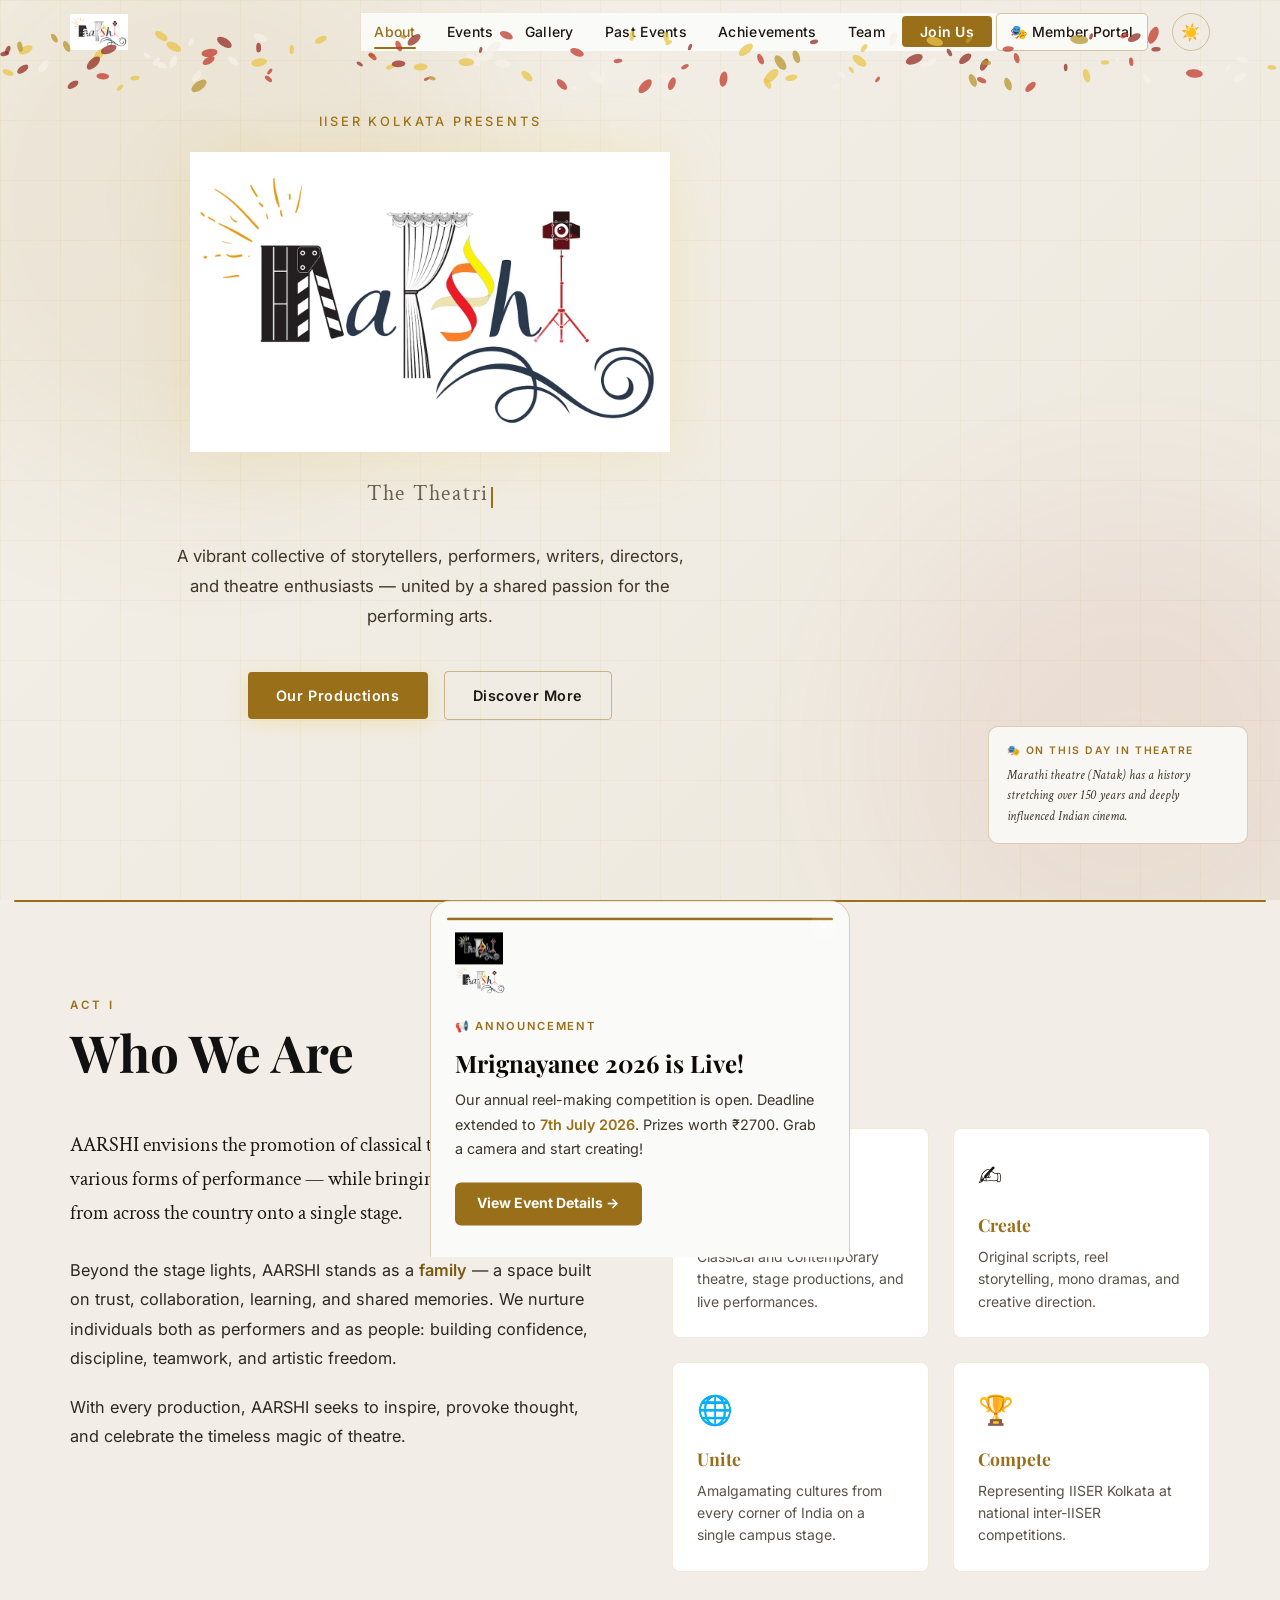
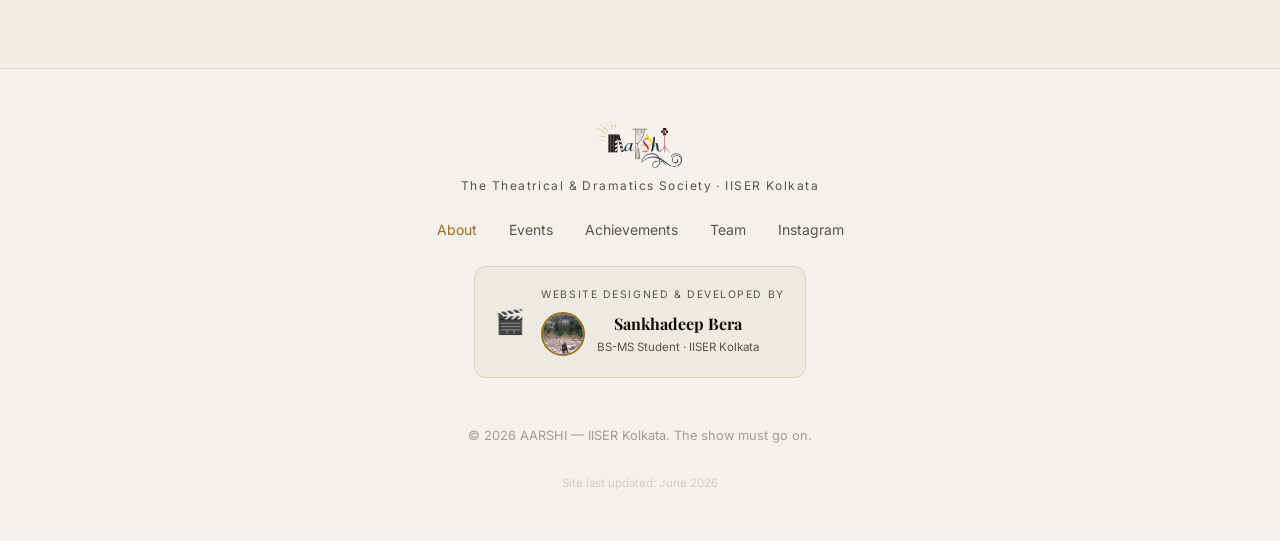
==== index.html @ f8d3e6f3 "Added login" ====
<!DOCTYPE html>
<html lang="en">
<head>
  <meta charset="UTF-8" />
  <meta name="viewport" content="width=device-width, initial-scale=1.0" />
  <title>AARSHI — The Drama Club | IISER Kolkata</title>
  <link rel="icon" type="image/x-icon" href="assets/favicon.ico" />
  <link rel="apple-touch-icon" href="assets/apple-touch-icon.png" />
  <meta name="description" content="AARSHI — The Theatrical and Dramatics Society of IISER Kolkata. Stories, performances, and the timeless magic of theatre." />
  <meta property="og:title" content="AARSHI — The Drama Club | IISER Kolkata" />
  <meta property="og:description" content="A vibrant collective of storytellers, performers, writers and directors united by a shared passion for the performing arts." />
  <meta property="og:image" content="assets/logo_dark.png" />
  <meta property="og:url" content="https://aarshiofficial.github.io/" />
  <meta property="og:type" content="website" />
  <link rel="preconnect" href="https://fonts.googleapis.com" />
  <link rel="preconnect" href="https://fonts.gstatic.com" crossorigin />
  <link href="https://fonts.googleapis.com/css2?family=Playfair+Display:ital,wght@0,400;0,700;0,900;1,400;1,700&family=Inter:wght@300;400;500;600&family=Crimson+Text:ital,wght@0,400;0,600;1,400&display=swap" rel="stylesheet" />
  <link rel="stylesheet" href="css/style.css" />
  <!-- Anti-flash: apply saved theme before paint -->
  <script>
    (function(){
      var t = localStorage.getItem('aarshi-theme') ||
              (window.matchMedia('(prefers-color-scheme: dark)').matches ? 'dark' : 'light');
      document.documentElement.setAttribute('data-theme', t);
    })();
  </script>
</head>
<body>

  <!-- ============================================================
       ANNOUNCEMENT BANNER
       TO SHOW: set data-active="true"  |  TO HIDE: set data-active="false"
       Edit the text between the <span class="ann-text"> tags
       ============================================================ -->
  <div class="ann-banner" id="annBanner" data-active="true" data-expires="2026-07-07">
    <span class="ann-text">📢 Mrignayanee 2026 deadline extended to <strong>7th July</strong>! Keep recording — visit our Instagram for details.</span>
    <button class="ann-close" id="annClose" aria-label="Dismiss">✕</button>
  </div>

  <!-- STORY-STYLE ANNOUNCEMENT POPUP
       TO SHOW: set data-active="true"  |  TO HIDE: set data-active="false"
       Edit title, body, and button text below -->
  <div class="story-popup" id="storyPopup" data-active="true">
    <div class="story-inner">
      <div class="story-progress"><div class="story-bar" id="storyBar"></div></div>
      <button class="story-close" id="storyClose" aria-label="Close">✕</button>
      <div class="story-logo">
        <img src="assets/logo_dark.png" alt="AARSHI" class="story-logo-img logo-dark" />
        <img src="assets/logo_light.jpg" alt="AARSHI" class="story-logo-img logo-light" />
      </div>
      <div class="story-content">
        <span class="story-tag">📢 Announcement</span>
        <!-- EDIT TITLE AND BODY TEXT HERE -->
        <h2 class="story-title">Mrignayanee 2026 is Live!</h2>
        <p class="story-body">Our annual reel-making competition is open. Deadline extended to <strong>7th July 2026</strong>. Prizes worth ₹2700. Grab a camera and start creating!</p>
        <a href="#events" class="story-cta" id="storyCta">View Event Details →</a>
      </div>
    </div>
  </div>
  <div class="story-backdrop" id="storyBackdrop"></div>

  <!-- CURTAIN REVEAL -->
  <div class="curtain" id="curtain">
    <div class="curtain-left"></div>
    <div class="curtain-right"></div>
    <div class="curtain-center-text">
      <img src="assets/logo_dark.png" alt="AARSHI" class="curtain-logo" />
      <span class="curtain-tagline">The Show Begins</span>
    </div>
  </div>

  <!-- NAV -->
  <nav class="nav" id="nav">
    <div class="nav-inner">
      <a href="#hero" class="nav-logo">
        <img src="assets/logo_dark.png"  alt="AARSHI — The Drama Club" class="nav-logo-img logo-dark" />
        <img src="assets/logo_light.jpg" alt="AARSHI — The Drama Club" class="nav-logo-img logo-light" />
      </a>
      <!-- Theme toggle always visible in nav bar -->
      <button class="theme-toggle" id="themeToggle" aria-label="Toggle light/dark mode">
        <span class="icon-moon">🌙</span>
        <span class="icon-sun">☀️</span>
      </button>
      <button class="nav-toggle" id="navToggle" aria-label="Toggle menu">
        <span></span><span></span><span></span>
      </button>
      <ul class="nav-links" id="navLinks">
        <li><a href="#" data-page="about" class="nav-page-link active">About</a></li>
        <li><a href="#" data-page="events" class="nav-page-link">Events</a></li>
        <li><a href="#" data-page="gallery" class="nav-page-link">Gallery</a></li>
        <li><a href="#" data-page="past-events" class="nav-page-link">Past Events</a></li>
        <li><a href="#" data-page="achievements" class="nav-page-link">Achievements</a></li>
        <li><a href="#" data-page="team" class="nav-page-link">Team</a></li>
        <li><a href="#" data-page="contact" class="nav-page-link nav-cta">Join Us</a></li>
        <li><a href="auth.html" class="nav-portal-btn">🎭 Member Portal</a></li>
      </ul>
    </div>
  </nav>

  <!-- ============================================================
       REHEARSAL BANNER
       TO SHOW: set data-active="true"  |  TO HIDE: set data-active="false"
       Edit production name and show date below
       ============================================================ -->
  <div class="rehearsal-banner" id="rehearsalBanner" data-active="false">
    <div class="rehearsal-inner">
      <span class="rehearsal-pulse"></span>
      <!-- EDIT THESE TWO VALUES: production name and show date -->
      <span class="rehearsal-text">Currently rehearsing <strong id="rehearsalProduction">Annual Drama Production 2026</strong></span>
      <span class="rehearsal-weeks" id="rehearsalWeeks"></span>
    </div>
  </div>

  <!-- HERO -->
  <section class="hero" id="hero">
    <div class="hero-bg-grid"></div>
    <div class="spotlight spotlight-1"></div>
    <div class="spotlight spotlight-2"></div>
    <div class="hero-content">
      <p class="hero-eyebrow">IISER Kolkata Presents</p>
      <div class="hero-logo-wrap">
        <img src="assets/logo_dark.png"  alt="AARSHI" class="hero-logo-img logo-dark" />
        <img src="assets/logo_light.jpg" alt="AARSHI" class="hero-logo-img logo-light" />
      </div>
      <p class="hero-subtitle" id="heroTypewriter"></p>
      <p class="hero-desc">
        A vibrant collective of storytellers, performers, writers, directors,
        and theatre enthusiasts — united by a shared passion for the performing arts.
      </p>
      <div class="hero-actions">
        <a href="#events" class="btn btn-gold">Our Productions</a>
        <a href="#about" class="btn btn-outline">Discover More</a>
      </div>
    </div>
    <!-- ON THIS DAY CARD -->
    <div class="otd-card" id="otdCard">
      <span class="otd-label">🎭 On This Day in Theatre</span>
      <p class="otd-text" id="otdText">Loading…</p>
    </div>
  </section>

  <!-- ABOUT -->
  <section class="section about" id="about">
    <div class="container">
      <div class="section-label">Act I</div>
      <h2 class="section-title">Who We Are</h2>
      <div class="about-grid">
        <div class="about-text">
          <p class="about-lead">
            AARSHI envisions the promotion of classical theatre acting and various
            forms of performance — while bringing together cultures from across the country
            onto a single stage.
          </p>
          <p>
            Beyond the stage lights, AARSHI stands as a <strong>family</strong> — a space built on
            trust, collaboration, learning, and shared memories. We nurture individuals
            both as performers and as people: building confidence, discipline, teamwork,
            and artistic freedom.
          </p>
          <p>
            With every production, AARSHI seeks to inspire, provoke thought,
            and celebrate the timeless magic of theatre.
          </p>
        </div>
        <div class="about-pillars">
          <div class="pillar">
            <div class="pillar-icon">🎭</div>
            <h3>Perform</h3>
            <p>Classical and contemporary theatre, stage productions, and live performances.</p>
          </div>
          <div class="pillar">
            <div class="pillar-icon">✍️</div>
            <h3>Create</h3>
            <p>Original scripts, reel storytelling, mono dramas, and creative direction.</p>
          </div>
          <div class="pillar">
            <div class="pillar-icon">🌐</div>
            <h3>Unite</h3>
            <p>Amalgamating cultures from every corner of India on a single campus stage.</p>
          </div>
          <div class="pillar">
            <div class="pillar-icon">🏆</div>
            <h3>Compete</h3>
            <p>Representing IISER Kolkata at national inter-IISER competitions.</p>
          </div>
        </div>
      </div>
    </div>
  </section>

  <!-- EVENTS -->
  <section class="section events" id="events">
    <div class="container">
      <div class="section-label">Act II</div>
      <h2 class="section-title">Flagship Events</h2>

      <!-- UPCOMING / ACTIVE EVENTS with posters -->
      <div class="upcoming-label">
        <span class="live-badge">🔴 Happening Now</span>
        <h3 class="upcoming-title">Current &amp; Upcoming 2026</h3>
      </div>

      <div class="poster-grid">

        <!-- Mrignayanee 2026 -->
        <div class="poster-card">
          <div class="poster-img-wrap">
            <img src="assets/event_mrignayanee.jpg" alt="Mrignayanee 2026 — Reel Making Competition" />
            <div class="poster-badge poster-badge--live">Open</div>
          </div>
          <div class="poster-info">
            <div class="event-tag">Annual Competition · Reel Making</div>
            <h3 class="event-name">Mrignayanee 2026</h3>
            <p class="event-desc">Annual Online Reel-Making Competition — grab a camera, unleash your creativity, and let your story shine on screen.</p>
            <div class="poster-meta">
              <span class="poster-meta-item">🏆 1st ₹1200 &nbsp;·&nbsp; 2nd ₹900 &nbsp;·&nbsp; 3rd ₹600</span>
              <span class="poster-meta-item">📅 Last Date: 7th July 2026</span>
              <div class="countdown" data-deadline="2026-07-07T23:59:59">
                <span class="cd-label">Closes in</span>
                <span class="cd-timer" data-for="mrignayanee">–</span>
              </div>
            </div>
            <a class="wa-share-btn"
               href="https://wa.me/?text=🎬%20AARSHI%20presents%20Mrignayanee%202026%20—%20Reel%20Making%20Competition!%20Deadline%3A%207th%20July%202026.%20Check%20it%20out%3A%20https%3A%2F%2Faarshiofficial.github.io%2F%23events"
               target="_blank" rel="noopener">
              <svg width="16" height="16" viewBox="0 0 24 24" fill="currentColor"><path d="M17.472 14.382c-.297-.149-1.758-.867-2.03-.967-.273-.099-.471-.148-.67.15-.197.297-.767.966-.94 1.164-.173.199-.347.223-.644.075-.297-.15-1.255-.463-2.39-1.475-.883-.788-1.48-1.761-1.653-2.059-.173-.297-.018-.458.13-.606.134-.133.298-.347.446-.52.149-.174.198-.298.298-.497.099-.198.05-.371-.025-.52-.075-.149-.669-1.612-.916-2.207-.242-.579-.487-.5-.669-.51-.173-.008-.371-.01-.57-.01-.198 0-.52.074-.792.372-.272.297-1.04 1.016-1.04 2.479 0 1.462 1.065 2.875 1.213 3.074.149.198 2.096 3.2 5.077 4.487.709.306 1.262.489 1.694.625.712.227 1.36.195 1.871.118.571-.085 1.758-.719 2.006-1.413.248-.694.248-1.289.173-1.413-.074-.124-.272-.198-.57-.347m-5.421 7.403h-.004a9.87 9.87 0 01-5.031-1.378l-.361-.214-3.741.982.998-3.648-.235-.374a9.86 9.86 0 01-1.51-5.26c.001-5.45 4.436-9.884 9.888-9.884 2.64 0 5.122 1.03 6.988 2.898a9.825 9.825 0 012.893 6.994c-.003 5.45-4.437 9.884-9.885 9.884m8.413-18.297A11.815 11.815 0 0012.05 0C5.495 0 .16 5.335.157 11.892c0 2.096.547 4.142 1.588 5.945L.057 24l6.305-1.654a11.882 11.882 0 005.683 1.448h.005c6.554 0 11.89-5.335 11.893-11.893a11.821 11.821 0 00-3.48-8.413z"/></svg>
              Share on WhatsApp
            </a>
            <button class="remind-btn" data-event="Mrignayanee 2026" data-deadline="2026-07-07T23:59:59" onclick="requestReminder(this)">🔔 Remind Me</button>
          </div>
        </div>

        <!-- Pages to Stages 2026 -->
        <div class="poster-card">
          <div class="poster-img-wrap">
            <img src="assets/event_pages_to_stages.jpg" alt="Pages to Stages 2026 — Script Writing Competition" />
            <div class="poster-badge poster-badge--live">Open</div>
          </div>
          <div class="poster-info">
            <div class="event-tag">Script Writing Competition</div>
            <h3 class="event-name">Pages to Stages 2026</h3>
            <p class="event-desc">Where words become worlds. A script writing competition open to all passionate storytellers. Teams of 1–3 members.</p>
            <div class="poster-meta">
              <span class="poster-meta-item">🏆 1st ₹1200 &nbsp;·&nbsp; 2nd ₹900 &nbsp;·&nbsp; 3rd ₹600</span>
              <span class="poster-meta-item">📅 Submission Deadline: 14th July</span>
              <div class="countdown" data-deadline="2026-07-14T23:59:59">
                <span class="cd-label">Closes in</span>
                <span class="cd-timer" data-for="pages">–</span>
              </div>
            </div>
            <a class="wa-share-btn"
               href="https://wa.me/?text=✍️%20AARSHI%20presents%20Pages%20to%20Stages%202026%20—%20Script%20Writing%20Competition!%20Deadline%3A%2014th%20July%202026.%20Check%20it%20out%3A%20https%3A%2F%2Faarshiofficial.github.io%2F%23events"
               target="_blank" rel="noopener">
              <svg width="16" height="16" viewBox="0 0 24 24" fill="currentColor"><path d="M17.472 14.382c-.297-.149-1.758-.867-2.03-.967-.273-.099-.471-.148-.67.15-.197.297-.767.966-.94 1.164-.173.199-.347.223-.644.075-.297-.15-1.255-.463-2.39-1.475-.883-.788-1.48-1.761-1.653-2.059-.173-.297-.018-.458.13-.606.134-.133.298-.347.446-.52.149-.174.198-.298.298-.497.099-.198.05-.371-.025-.52-.075-.149-.669-1.612-.916-2.207-.242-.579-.487-.5-.669-.51-.173-.008-.371-.01-.57-.01-.198 0-.52.074-.792.372-.272.297-1.04 1.016-1.04 2.479 0 1.462 1.065 2.875 1.213 3.074.149.198 2.096 3.2 5.077 4.487.709.306 1.262.489 1.694.625.712.227 1.36.195 1.871.118.571-.085 1.758-.719 2.006-1.413.248-.694.248-1.289.173-1.413-.074-.124-.272-.198-.57-.347m-5.421 7.403h-.004a9.87 9.87 0 01-5.031-1.378l-.361-.214-3.741.982.998-3.648-.235-.374a9.86 9.86 0 01-1.51-5.26c.001-5.45 4.436-9.884 9.888-9.884 2.64 0 5.122 1.03 6.988 2.898a9.825 9.825 0 012.893 6.994c-.003 5.45-4.437 9.884-9.885 9.884m8.413-18.297A11.815 11.815 0 0012.05 0C5.495 0 .16 5.335.157 11.892c0 2.096.547 4.142 1.588 5.945L.057 24l6.305-1.654a11.882 11.882 0 005.683 1.448h.005c6.554 0 11.89-5.335 11.893-11.893a11.821 11.821 0 00-3.48-8.413z"/></svg>
              Share on WhatsApp
            </a>
            <button class="remind-btn" data-event="Pages to Stages 2026" data-deadline="2026-07-14T23:59:59" onclick="requestReminder(this)">🔔 Remind Me</button>
          </div>
        </div>

        <!-- Annual Drama Workshop 2026 -->
        <div class="poster-card">
          <div class="poster-img-wrap">
            <img src="assets/event_drama_workshop.png" alt="Annual Drama Workshop 2026" />
            <div class="poster-badge poster-badge--soon">Coming Soon</div>
          </div>
          <div class="poster-info">
            <div class="event-tag">Annual Production</div>
            <h3 class="event-name">Annual Drama Workshop 2026</h3>
            <p class="event-desc">Intensive training in acting, stage movement, voice modulation, and production — culminating in a full theatrical production before a live audience.</p>
          </div>
        </div>

      </div>

      <!-- PARTICIPATION INFO -->
      <div class="participation-note">
        <span class="participation-icon">📋</span>
        <p>For detailed participation info, visit our <a href="https://www.instagram.com/aarshi_iiserk" target="_blank" rel="noopener">Instagram page</a> or contact <a href="tel:6291392362">+91 62913 92362</a></p>
      </div>

      <!-- ALL FLAGSHIP EVENTS -->
      <div class="flagship-divider">
        <span>All Flagship Events</span>
      </div>

      <div class="events-grid">

        <div class="event-card event-card--featured">
          <div class="event-card-accent"></div>
          <div class="event-tag">Annual Competition</div>
          <h3 class="event-name">Mrignayanee</h3>
          <p class="event-desc">
            Our annual <strong>Online Summer Reel-Making Competition</strong> encouraging participants to explore
            storytelling, acting, editing, and cinematic creativity through short-form digital content.
            A platform to experiment with performance beyond the stage.
          </p>
        </div>

        <div class="event-card">
          <div class="event-card-accent"></div>
          <div class="event-tag">Annual Production</div>
          <h3 class="event-name">Drama Workshop &amp; Production</h3>
          <p class="event-desc">
            Intensive training in acting, stage movement, voice modulation, improvisation, and production
            under experienced mentors — culminating in a full-fledged theatrical production before a live audience.
          </p>
          <div class="productions-list">
            <p class="productions-label">Past Productions</p>
            <div class="productions">
              <span class="prod-tag">Sab Changa Si <em>2022</em></span>
              <a class="prod-tag prod-tag--link" href="https://youtu.be/n8cHqBtuGKw?si=-rjvDqJdOP9M9acq" target="_blank" rel="noopener">Andh-Dwand <em>2023</em> <span class="prod-watch">▶ Watch</span></a>
              <span class="prod-tag">PankhJhat <em>2024</em></span>
              <span class="prod-tag">Lakeer-e-Kabaddi <em>2025</em></span>
            </div>
          </div>
        </div>

        <div class="event-card">
          <div class="event-card-accent"></div>
          <div class="event-tag">Inter-Batch</div>
          <h3 class="event-name">Rangabhumi</h3>
          <p class="event-desc">
            The Inter-Batch Drama Competition of IISER Kolkata, bringing together students from different
            batches to conceptualize, write, direct, and perform original theatrical productions.
          </p>
        </div>

        <div class="event-card">
          <div class="event-card-accent"></div>
          <div class="event-tag">Solo Performance</div>
          <h3 class="event-name">Abhivyakti</h3>
          <p class="event-desc">
            The <strong>Monodrama Competition</strong> of IISER Kolkata — celebrating the art of solo performance
            and serving as the selection platform for IISER Kolkata's representative at the IICM Monodrama Competition.
          </p>
        </div>

      </div>

      <!-- MRIGNAYANEE PAST WINNERS -->
      <div class="winners-section">
        <div class="flagship-divider"><span>Mrignayanee — Past Winners</span></div>
        <!-- ============================================================
             ADD PAST WINNERS HERE
             Replace video src with YouTube embed URL of winner's reel
             Format: https://www.youtube.com/embed/VIDEO_ID
             ============================================================ -->
        <div class="winners-grid">
          <div class="winner-card">
            <div class="winner-year">2025</div>
            <div class="winner-video-wrap">
              <!-- REPLACE WITH ACTUAL YOUTUBE EMBED URL -->
              <div class="winner-video-placeholder">🎬 Reel not yet uploaded<br><span>Add YouTube embed URL in index.html</span></div>
            </div>
            <div class="winner-info">
              <div class="winner-name">Winner Name</div>
              <div class="winner-title">Reel Title</div>
            </div>
          </div>
          <div class="winner-card">
            <div class="winner-year">2024</div>
            <div class="winner-video-wrap">
              <div class="winner-video-placeholder">🎬 Reel not yet uploaded<br><span>Add YouTube embed URL in index.html</span></div>
            </div>
            <div class="winner-info">
              <div class="winner-name">Winner Name</div>
              <div class="winner-title">Reel Title</div>
            </div>
          </div>
          <div class="winner-card">
            <div class="winner-year">2023</div>
            <div class="winner-video-wrap">
              <div class="winner-video-placeholder">🎬 Reel not yet uploaded<br><span>Add YouTube embed URL in index.html</span></div>
            </div>
            <div class="winner-info">
              <div class="winner-name">Winner Name</div>
              <div class="winner-title">Reel Title</div>
            </div>
          </div>
        </div>
      </div>

    </div>
  </section>

  <!-- GALLERY -->
  <section class="section gallery" id="gallery">
    <div class="container">
      <div class="section-label">In The Spotlight</div>
      <h2 class="section-title">Gallery</h2>
      <p class="section-sub">Moments from our productions, competitions &amp; rehearsals</p>

      <!-- Filter Tabs -->
      <div class="gallery-filters">
        <button class="gf-btn active" data-filter="all">All</button>
        <button class="gf-btn" data-filter="rangabhumi">Rangabhumi</button>
        <button class="gf-btn" data-filter="abhivyakti">Abhivyakti</button>
        <button class="gf-btn" data-filter="lakeer">Lakeer-e-Kabaddi</button>
      </div>

      <div class="gallery-grid" id="galleryGrid">

        <!-- 1. 24MS drama — Rangabhumi -->
        <div class="gal-item" data-category="rangabhumi" data-caption="24MS Drama · Rangabhumi">
          <img src="assets/gal_01_24ms_drama.jpg" alt="24MS Drama" loading="lazy" />
          <div class="gal-overlay"><span>24MS Drama · Rangabhumi</span></div>
        </div>

        <!-- 2. 23MS drama — Rangabhumi -->
        <div class="gal-item" data-category="rangabhumi" data-caption="23MS Drama · Rangabhumi">
          <img src="assets/gal_02_23ms_drama.jpg" alt="23MS Drama" loading="lazy" />
          <div class="gal-overlay"><span>23MS Drama · Rangabhumi</span></div>
        </div>

        <!-- 3. Abhivyakti 2025 — Participants & Judge -->
        <div class="gal-item" data-category="abhivyakti" data-caption="Abhivyakti 2025 · Participants &amp; Judge">
          <img src="assets/gal_03_abhivyakti_group.jpg" alt="Abhivyakti 2025 Participants and Judge" loading="lazy" />
          <div class="gal-overlay"><span>Abhivyakti 2025 · Participants &amp; Judge</span></div>
        </div>

        <!-- 4. Abhivyakti — 3rd Place — Ipshit Chakraborty -->
        <div class="gal-item" data-category="abhivyakti" data-caption="Abhivyakti · 3rd Place — Ipshit Chakraborty">
          <img src="assets/gal_04_abhivyakti_ipshit.jpg" alt="Abhivyakti 3rd Place Ipshit Chakraborty" loading="lazy" />
          <div class="gal-overlay"><span>Abhivyakti · 3rd Place — Ipshit Chakraborty</span></div>
        </div>

        <!-- 5. Abhivyakti Winner — Sharanya Chatterjee -->
        <div class="gal-item" data-category="abhivyakti" data-caption="Abhivyakti Winner &amp; 2× IICM Gold — Sharanya Chatterjee">
          <img src="assets/gal_05_abhivyakti_sharanya.jpg" alt="Abhivyakti Winner Sharanya Chatterjee" loading="lazy" />
          <div class="gal-overlay"><span>Abhivyakti Winner &amp; 2× IICM Gold — Sharanya Chatterjee</span></div>
        </div>

        <!-- 6. Rangabhumi 2026 — 23MS Curtain Call -->
        <div class="gal-item gal-item--wide" data-category="rangabhumi" data-caption="Rangabhumi 2026 Winners · 23MS Curtain Call">
          <img src="assets/gal_06_rangabhumi_curtain.jpg" alt="Rangabhumi 2026 Winner 23MS curtain call" loading="lazy" />
          <div class="gal-overlay"><span>Rangabhumi 2026 Winners · 23MS Curtain Call</span></div>
        </div>

        <!-- 7. Crew — Lakeer-e-Kabaddi -->
        <div class="gal-item gal-item--wide" data-category="lakeer" data-caption="The Full Crew · Lakeer-e-Kabaddi">
          <img src="assets/gal_07_lakeer_crew.jpg" alt="Crew of Lakeer-e-Kabaddi" loading="lazy" />
          <div class="gal-overlay"><span>The Full Crew · Lakeer-e-Kabaddi</span></div>
        </div>

        <!-- 8. Behind the Scenes — Lakeer-e-Kabaddi -->
        <div class="gal-item" data-category="lakeer" data-caption="Behind the Scenes · Lakeer-e-Kabaddi">
          <img src="assets/gal_08_lakeer_bts.jpg" alt="Behind the Scenes Lakeer-e-Kabaddi" loading="lazy" />
          <div class="gal-overlay"><span>Behind the Scenes · Lakeer-e-Kabaddi</span></div>
        </div>

        <!-- 9. Aao Chalo Kabaddi Khelte Hai -->
        <div class="gal-item" data-category="lakeer" data-caption="आओ चलो कबड्डी खेलते हैं · Lakeer-e-Kabaddi">
          <img src="assets/gal_09_lakeer_red.jpg" alt="Aao chalo kabaddi khelte hai" loading="lazy" />
          <div class="gal-overlay"><span>आओ चलो कबड्डी खेलते हैं · Lakeer-e-Kabaddi</span></div>
        </div>

        <!-- 10. Stage Arrangements — Lakeer-e-Kabaddi -->
        <div class="gal-item" data-category="lakeer" data-caption="Stage Arrangements · Lakeer-e-Kabaddi">
          <img src="assets/gal_10_lakeer_stage.jpg" alt="Stage arrangements for Lakeer-e-Kabaddi" loading="lazy" />
          <div class="gal-overlay"><span>Stage Arrangements · Lakeer-e-Kabaddi</span></div>
        </div>

        <!-- 11. Rehearsals — Lakeer-e-Kabaddi -->
        <div class="gal-item" data-category="lakeer" data-caption="Rehearsals · Lakeer-e-Kabaddi">
          <img src="assets/gal_11_lakeer_rehearsal.jpg" alt="Rehearsals of Lakeer-e-Kabaddi" loading="lazy" />
          <div class="gal-overlay"><span>Rehearsals · Lakeer-e-Kabaddi</span></div>
        </div>

      </div>
    </div>

    <!-- Lightbox -->
    <div class="lightbox" id="lightbox">
      <button class="lb-close" id="lbClose" aria-label="Close">✕</button>
      <button class="lb-prev" id="lbPrev" aria-label="Previous">‹</button>
      <button class="lb-next" id="lbNext" aria-label="Next">›</button>
      <div class="lb-img-wrap">
        <img src="" alt="" id="lbImg" />
      </div>
      <p class="lb-caption" id="lbCaption"></p>
    </div>
  </section>

  <!-- PAST EVENTS -->
  <section class="section past-events-section" id="past-events">
    <div class="container">
      <div class="section-label">Memory Lane</div>
      <h2 class="section-title">Past Events</h2>
      <p class="section-sub">A look back at our productions, competitions &amp; performances</p>

      <div class="gallery-filters past-filters">
        <button class="gf-btn active" data-past-filter="all">All</button>
        <button class="gf-btn" data-past-filter="abhivyakti">Abhivyakti</button>
        <button class="gf-btn" data-past-filter="nukkad">Nukkad Natak</button>
        <button class="gf-btn" data-past-filter="productions">Productions</button>
        <button class="gf-btn" data-past-filter="rangabhumi">Rangabhumi</button>
        <button class="gf-btn" data-past-filter="iicm25">IICM 2025</button>
        <button class="gf-btn" data-past-filter="iicm23">IICM 2023</button>
        <button class="gf-btn" data-past-filter="farewell">Farewell</button>
      </div>

      <div class="gallery-grid" id="pastGrid">

        <!-- 1. Abhivyakti 2025 -->
        <div class="gal-item past-item" data-past="abhivyakti" data-caption="Abhivyakti 2025">
          <img src="assets/past_01_abhivyakti2025.jpg" alt="Abhivyakti 2025" loading="lazy" />
          <div class="gal-overlay"><span>Abhivyakti 2025</span></div>
        </div>

        <!-- 2. Nukkad Natak — Inquivesta -->
        <div class="gal-item past-item" data-past="nukkad" data-caption="Nukkad Natak · Inquivesta Event">
          <img src="assets/past_02_nukkad.jpg" alt="Nukkad Natak Inquivesta Event" loading="lazy" />
          <div class="gal-overlay"><span>Nukkad Natak · Inquivesta Event</span></div>
        </div>

        <!-- 3. AARSHI Productions (2) -->
        <div class="gal-item past-item" data-past="productions" data-caption="AARSHI Productions">
          <img src="assets/past_03_productions2.jpg" alt="AARSHI Productions" loading="lazy" />
          <div class="gal-overlay"><span>AARSHI Productions</span></div>
        </div>

        <!-- 4. AARSHI Productions -->
        <div class="gal-item past-item gal-item--wide" data-past="productions" data-caption="AARSHI Productions">
          <img src="assets/past_04_productions.jpg" alt="AARSHI Productions" loading="lazy" />
          <div class="gal-overlay"><span>AARSHI Productions</span></div>
        </div>

        <!-- 5. AARSHI Productions (1) -->
        <div class="gal-item past-item" data-past="productions" data-caption="AARSHI Productions">
          <img src="assets/past_05_productions1.jpg" alt="AARSHI Productions" loading="lazy" />
          <div class="gal-overlay"><span>AARSHI Productions</span></div>
        </div>

        <!-- 6. AARSHI Productions (3) -->
        <div class="gal-item past-item" data-past="productions" data-caption="AARSHI Productions">
          <img src="assets/past_06_productions3.jpg" alt="AARSHI Productions" loading="lazy" />
          <div class="gal-overlay"><span>AARSHI Productions</span></div>
        </div>

        <!-- 7. AARSHI Production Stage -->
        <div class="gal-item past-item gal-item--wide" data-past="productions" data-caption="AARSHI Productions · On Stage">
          <img src="assets/past_07_stage.jpg" alt="AARSHI Production stage" loading="lazy" />
          <div class="gal-overlay"><span>AARSHI Productions · On Stage</span></div>
        </div>

        <!-- 8. Rangabhumi 2026 (1) -->
        <div class="gal-item past-item" data-past="rangabhumi" data-caption="Rangabhumi 2026">
          <img src="assets/past_08_rangabhumi1.jpg" alt="Rangabhumi 2026" loading="lazy" />
          <div class="gal-overlay"><span>Rangabhumi 2026</span></div>
        </div>

        <!-- 9. Rangabhumi 2026 -->
        <div class="gal-item past-item gal-item--wide" data-past="rangabhumi" data-caption="Rangabhumi 2026 · Curtain Call">
          <img src="assets/past_09_rangabhumi.jpg" alt="Rangabhumi 2026 curtain call" loading="lazy" />
          <div class="gal-overlay"><span>Rangabhumi 2026 · Curtain Call</span></div>
        </div>

        <!-- 10. IICM 25 -->
        <div class="gal-item past-item" data-past="iicm25" data-caption="IICM 2025">
          <img src="assets/past_10_iicm25.jpg" alt="IICM 2025" loading="lazy" />
          <div class="gal-overlay"><span>IICM 2025</span></div>
        </div>

        <!-- 11. IICM 25 (1) -->
        <div class="gal-item past-item" data-past="iicm25" data-caption="IICM 2025">
          <img src="assets/past_11_iicm25_1.jpg" alt="IICM 2025" loading="lazy" />
          <div class="gal-overlay"><span>IICM 2025</span></div>
        </div>

        <!-- 12. IICM 25 (2) -->
        <div class="gal-item past-item" data-past="iicm25" data-caption="IICM 2025">
          <img src="assets/past_12_iicm25_2.jpg" alt="IICM 2025" loading="lazy" />
          <div class="gal-overlay"><span>IICM 2025</span></div>
        </div>

        <!-- 13. IICM 25 (3) -->
        <div class="gal-item past-item" data-past="iicm25" data-caption="IICM 2025">
          <img src="assets/past_13_iicm25_3.jpg" alt="IICM 2025" loading="lazy" />
          <div class="gal-overlay"><span>IICM 2025</span></div>
        </div>

        <!-- 14. IICM 25 (4) -->
        <div class="gal-item past-item" data-past="iicm25" data-caption="IICM 2025">
          <img src="assets/past_14_iicm25_4.jpg" alt="IICM 2025" loading="lazy" />
          <div class="gal-overlay"><span>IICM 2025</span></div>
        </div>

        <!-- 15. IICM 25 (5) -->
        <div class="gal-item past-item gal-item--wide" data-past="iicm25" data-caption="IICM 2025">
          <img src="assets/past_15_iicm25_5.jpg" alt="IICM 2025" loading="lazy" />
          <div class="gal-overlay"><span>IICM 2025</span></div>
        </div>

        <!-- 16. Thespian Titans -->
        <div class="gal-item past-item" data-past="iicm25" data-caption="Thespian Titans · IICM 2024">
          <img src="assets/past_16_thespian_titans.jpg" alt="Thespian Titans IICM 2024" loading="lazy" />
          <div class="gal-overlay"><span>Thespian Titans · IICM 2024</span></div>
        </div>

        <!-- 17. Rangabhumi 2026 (2) -->
        <div class="gal-item past-item" data-past="rangabhumi" data-caption="Rangabhumi 2026">
          <img src="assets/past_17_rangabhumi2.jpg" alt="Rangabhumi 2026" loading="lazy" />
          <div class="gal-overlay"><span>Rangabhumi 2026</span></div>
        </div>

        <!-- 18. IICM 23 -->
        <div class="gal-item past-item gal-item--wide" data-past="iicm23" data-caption="IICM 2023">
          <img src="assets/past_18_iicm23.jpg" alt="IICM 2023" loading="lazy" />
          <div class="gal-overlay"><span>IICM 2023</span></div>
        </div>

        <!-- 19. AARSHI Production -->
        <div class="gal-item past-item" data-past="productions" data-caption="AARSHI Production">
          <img src="assets/past_19_production.jpg" alt="AARSHI Production" loading="lazy" />
          <div class="gal-overlay"><span>AARSHI Production</span></div>
        </div>

        <!-- 20. IICM 23 (1) -->
        <div class="gal-item past-item" data-past="iicm23" data-caption="IICM 2023">
          <img src="assets/past_20_iicm23_1.jpg" alt="IICM 2023" loading="lazy" />
          <div class="gal-overlay"><span>IICM 2023</span></div>
        </div>

        <!-- 21. IICM 23_ -->
        <div class="gal-item past-item" data-past="iicm23" data-caption="IICM 2023 · Group Play">
          <img src="assets/past_21_iicm23_a.jpg" alt="IICM 2023 Group Play" loading="lazy" />
          <div class="gal-overlay"><span>IICM 2023 · Group Play</span></div>
        </div>

        <!-- 22. IICM 23_(1) -->
        <div class="gal-item past-item" data-past="iicm23" data-caption="IICM 2023 · Group Play">
          <img src="assets/past_22_iicm23_b.jpg" alt="IICM 2023 Group Play" loading="lazy" />
          <div class="gal-overlay"><span>IICM 2023 · Group Play</span></div>
        </div>

        <!-- 23. IICM 23(2) -->
        <div class="gal-item past-item gal-item--wide" data-past="iicm23" data-caption="IICM 2023 · Monodrama">
          <img src="assets/past_23_iicm23_c.jpg" alt="IICM 2023 Monodrama" loading="lazy" />
          <div class="gal-overlay"><span>IICM 2023 · Monodrama</span></div>
        </div>

        <!-- 24. 21MS Farewell -->
        <div class="gal-item past-item gal-item--wide" data-past="farewell" data-caption="21MS Farewell">
          <img src="assets/past_24_farewell_21ms.jpg" alt="21MS Farewell" loading="lazy" />
          <div class="gal-overlay"><span>21MS Farewell</span></div>
        </div>

        <!-- 25. Rangabhumi 2026 · Seniors -->
        <div class="gal-item past-item" data-past="rangabhumi" data-caption="Rangabhumi 2026 · Seniors">
          <img src="assets/past_25_rangabhumi_seniors.jpg" alt="Rangabhumi 2026 Seniors" loading="lazy" />
          <div class="gal-overlay"><span>Rangabhumi 2026 · Seniors</span></div>
        </div>

        <!-- 26. Rangabhumi 2026 · Seniors (2) -->
        <div class="gal-item past-item" data-past="rangabhumi" data-caption="Rangabhumi 2026 · Seniors">
          <img src="assets/past_26_rangabhumi_seniors2.jpg" alt="Rangabhumi 2026 Seniors" loading="lazy" />
          <div class="gal-overlay"><span>Rangabhumi 2026 · Seniors</span></div>
        </div>

      </div>
    </div>
  </section>

  <!-- ACHIEVEMENTS -->
  <section class="section achievements" id="achievements">
    <div class="container">
      <div class="section-label">Act III</div>
      <h2 class="section-title">Curtain Calls</h2>
      <p class="section-sub">Recognition earned on the national stage</p>

      <!-- ANIMATED GOLD TICKER -->
      <div class="ach-ticker-wrap">
        <div class="ach-ticker" id="achTicker">
          <span>🥇 IICM Group Play Gold · 2023</span>
          <span>👑 Thespian Titans · Best Drama Club All IISERs · 2024</span>
          <span>🥇 IICM Group Play Gold · 2024</span>
          <span>🌟 IICM Monodrama Gold · Sharanya Chatterjee · 2024</span>
          <span>🥇 IICM Group Play Gold · 2025</span>
          <span>🌟 IICM Monodrama Gold · Sharanya Chatterjee · 2025</span>
          <span>🏆 1st Place · AIIMS Kalyani Stage Play · 2024</span>
          <span>🏆 1st Place · AIIMS Kalyani Monologue · 2025</span>
          <span>🏆 1st Place · MAKAUT Fest Stage Play · 2025</span>
        </div>
      </div>

      <!-- ANIMATED COUNTERS -->
      <div class="stats-row">
        <div class="stat-item">
          <div class="stat-number" data-target="3">0</div>
          <div class="stat-label">Consecutive IICM<br>Group Play Golds</div>
        </div>
        <div class="stat-item">
          <div class="stat-number" data-target="2">0</div>
          <div class="stat-label">Consecutive IICM<br>Monodrama Golds</div>
        </div>
        <div class="stat-item">
          <div class="stat-number" data-target="5">0</div>
          <div class="stat-label">Years of<br>Excellence</div>
        </div>
        <div class="stat-item">
          <div class="stat-number" data-target="4">0</div>
          <div class="stat-label">Annual Drama<br>Productions</div>
        </div>
        <div class="stat-item">
          <div class="stat-number" data-target="3">0</div>
          <div class="stat-label">External Fest<br>1st Places</div>
        </div>
      </div>

      <div class="trophy-banner">
        <div class="trophy-item">
          <div class="trophy-icon">🥇</div>
          <div class="trophy-info">
            <span class="trophy-year">2023 · 2024 · 2025</span>
            <h3>Gold in Group Play</h3>
            <p>IICM Theatre Competition — three consecutive years</p>
          </div>
        </div>
        <div class="trophy-divider"></div>
        <div class="trophy-item">
          <div class="trophy-icon">👑</div>
          <div class="trophy-info">
            <span class="trophy-year">IICM 2024</span>
            <h3>"Thespian Titans"</h3>
            <p>Best drama club across all IISERs</p>
          </div>
        </div>
        <div class="trophy-divider"></div>
        <div class="trophy-item">
          <div class="trophy-icon">🌟</div>
          <div class="trophy-info">
            <span class="trophy-year">2024 · 2025</span>
            <h3>Gold in Monodrama</h3>
            <p>Sharanya Chatterjee — consecutive IICM wins</p>
          </div>
        </div>
      </div>

      <div class="other-achievements">
        <h3 class="other-ach-title">Other Accolades</h3>
        <div class="ach-list">
          <div class="ach-item">
            <span class="ach-rank">1<sup>st</sup></span>
            <div>
              <strong>Stage Play</strong>
              <span>AIIMS Kalyani Fest · 2024</span>
            </div>
          </div>
          <div class="ach-item">
            <span class="ach-rank">1<sup>st</sup></span>
            <div>
              <strong>Monologue</strong>
              <span>AIIMS Kalyani Fest · 2025</span>
            </div>
          </div>
          <div class="ach-item">
            <span class="ach-rank">1<sup>st</sup></span>
            <div>
              <strong>Stage Play</strong>
              <span>MAKAUT Fest · 2025</span>
            </div>
          </div>
        </div>
      </div>

      <!-- IICM PHOTO GALLERY -->
      <div class="iicm-gallery">
        <div class="iicm-gallery-header">
          <h3 class="iicm-gallery-title">IICM in Pictures</h3>
          <div class="gallery-filters iicm-filters">
            <button class="gf-btn active" data-iicm-filter="all">All</button>
            <button class="gf-btn" data-iicm-filter="iicm23">IICM 2023</button>
            <button class="gf-btn" data-iicm-filter="iicm24">IICM 2024</button>
            <button class="gf-btn" data-iicm-filter="iicm25">IICM 2025</button>
          </div>
        </div>

        <div class="gallery-grid iicm-grid" id="iicmGrid">

          <!-- 1. IICM 2025 Crew -->
          <div class="gal-item iicm-item" data-iicm="iicm25" data-caption="IICM 2025 · Crew">
            <img src="assets/iicm_01_2025_crew.jpg" alt="IICM 2025 Crew" loading="lazy" />
            <div class="gal-overlay"><span>IICM 2025 · Crew</span></div>
          </div>

          <!-- 2. IICM 2025 Street Play -->
          <div class="gal-item iicm-item" data-iicm="iicm25" data-caption="IICM 2025 · Street Play">
            <img src="assets/iicm_02_2025_street.jpg" alt="IICM 2025 Street Play" loading="lazy" />
            <div class="gal-overlay"><span>IICM 2025 · Street Play</span></div>
          </div>

          <!-- 3. IICM 2025 Street Play (1) -->
          <div class="gal-item iicm-item" data-iicm="iicm25" data-caption="IICM 2025 · Street Play">
            <img src="assets/iicm_03_2025_street2.jpg" alt="IICM 2025 Street Play" loading="lazy" />
            <div class="gal-overlay"><span>IICM 2025 · Street Play</span></div>
          </div>

          <!-- 4. Street Play IICM 2025 -->
          <div class="gal-item iicm-item" data-iicm="iicm25" data-caption="IICM 2025 · Street Play">
            <img src="assets/iicm_04_2025_street3.jpg" alt="IICM 2025 Street Play" loading="lazy" />
            <div class="gal-overlay"><span>IICM 2025 · Street Play</span></div>
          </div>

          <!-- 5. IICM 23 Group Play -->
          <div class="gal-item iicm-item" data-iicm="iicm23" data-caption="IICM 2023 · Group Play">
            <img src="assets/iicm_05_23_group.jpg" alt="IICM 2023 Group Play" loading="lazy" />
            <div class="gal-overlay"><span>IICM 2023 · Group Play</span></div>
          </div>

          <!-- 6. IICM 23 Group Play (1) -->
          <div class="gal-item iicm-item" data-iicm="iicm23" data-caption="IICM 2023 · Group Play">
            <img src="assets/iicm_06_23_group2.jpg" alt="IICM 2023 Group Play" loading="lazy" />
            <div class="gal-overlay"><span>IICM 2023 · Group Play</span></div>
          </div>

          <!-- 7. IICM 25 Monodrama Gold — Sharanya Chatterjee -->
          <div class="gal-item iicm-item" data-iicm="iicm25" data-caption="IICM 2025 · Monodrama Gold — Sharanya Chatterjee">
            <img src="assets/iicm_07_25_monodrama_sharanya.jpg" alt="IICM 2025 Monodrama Gold Sharanya Chatterjee" loading="lazy" />
            <div class="gal-overlay"><span>IICM 2025 · Monodrama Gold — Sharanya Chatterjee</span></div>
          </div>

          <!-- 8. IICM 23 Gold Winning Team -->
          <div class="gal-item iicm-item gal-item--wide" data-iicm="iicm23" data-caption="IICM 2023 · Gold Winning Team">
            <img src="assets/iicm_08_23_gold_team.jpg" alt="IICM 2023 Gold Winning Team" loading="lazy" />
            <div class="gal-overlay"><span>IICM 2023 · Gold Winning Team</span></div>
          </div>

          <!-- 9. IICM 23 Group Play -->
          <div class="gal-item iicm-item" data-iicm="iicm23" data-caption="IICM 2023 · Group Play">
            <img src="assets/iicm_09_23_group3.jpg" alt="IICM 2023 Group Play" loading="lazy" />
            <div class="gal-overlay"><span>IICM 2023 · Group Play</span></div>
          </div>

          <!-- 10. IICM 23 Group Play (2) -->
          <div class="gal-item iicm-item gal-item--wide" data-iicm="iicm23" data-caption="IICM 2023 · Group Play">
            <img src="assets/iicm_10_23_group4.jpg" alt="IICM 2023 Group Play" loading="lazy" />
            <div class="gal-overlay"><span>IICM 2023 · Group Play</span></div>
          </div>

          <!-- 11. IICM 23 Monodrama -->
          <div class="gal-item iicm-item" data-iicm="iicm23" data-caption="IICM 2023 · Monodrama">
            <img src="assets/iicm_11_23_monodrama.jpg" alt="IICM 2023 Monodrama" loading="lazy" />
            <div class="gal-overlay"><span>IICM 2023 · Monodrama</span></div>
          </div>

          <!-- 12. IICM 24 Group Play Gold Winning Team with Prof Ayan Banerjee -->
          <div class="gal-item iicm-item" data-iicm="iicm24" data-caption="IICM 2024 · Group Play Gold Winning Team with Prof. Ayan Banerjee">
            <img src="assets/iicm_12_24_gold_team.jpg" alt="IICM 2024 Group Play Gold Winning Team with Prof Ayan Banerjee" loading="lazy" />
            <div class="gal-overlay"><span>IICM 2024 · Gold Winning Team with Prof. Ayan Banerjee</span></div>
          </div>

          <!-- 13. IICM 25 Street Play Gold Winning Team -->
          <div class="gal-item iicm-item gal-item--wide" data-iicm="iicm25" data-caption="IICM 2025 · Street Play Gold Winning Team">
            <img src="assets/iicm_13_25_street_gold.jpg" alt="IICM 2025 Street Play Gold Winning Team" loading="lazy" />
            <div class="gal-overlay"><span>IICM 2025 · Street Play Gold Winning Team</span></div>
          </div>

        </div>
      </div>
    </div>
  </section>

  <!-- RENOWNED FACES -->
  <section class="section renowned" id="renowned">
    <div class="container">
      <div class="section-label">Behind the Magic</div>
      <h2 class="section-title">Renowned Faces Who Worked With Us</h2>
      <p class="section-sub">Theatre veterans and artists who have shaped our craft</p>

      <div class="renowned-grid">

        <!-- 1. Nandita Chanda -->
        <div class="renowned-card">
          <div class="renowned-photo-wrap">
            <img src="assets/mentor_nandita.jpg" alt="Nandita Chanda" class="renowned-photo" />
          </div>
          <div class="renowned-info">
            <h3 class="renowned-name">Nandita Chanda</h3>
          </div>
        </div>

        <!-- 2. Soumyajit Adhikary -->
        <div class="renowned-card">
          <div class="renowned-photo-wrap">
            <img src="assets/mentor_soumyajit.jpg" alt="Soumyajit Adhikary" class="renowned-photo" />
          </div>
          <div class="renowned-info">
            <h3 class="renowned-name">Soumyajit Adhikary</h3>
          </div>
        </div>

        <!-- 3. Moinak Ganguly -->
        <div class="renowned-card">
          <div class="renowned-photo-wrap">
            <img src="assets/mentor_moinak.jpg" alt="Moinak Ganguly" class="renowned-photo" />
          </div>
          <div class="renowned-info">
            <h3 class="renowned-name">Moinak Ganguly</h3>
          </div>
        </div>

      </div>
    </div>
  </section>

  <!-- TROPHY ROOM -->
  <section class="section trophy-room-section" id="trophy-room">
    <div class="container">
      <div class="section-label">Hall of Fame</div>
      <h2 class="section-title">Trophy Room</h2>
      <p class="section-sub">Lit display of AARSHI's IICM glory</p>
      <div class="trophy-display">
        <div class="trophy-case">
          <div class="trophy-light"></div>
          <div class="trophy-shelf">
            <div class="trophy-cup">🏆</div>
            <div class="trophy-plaque">
              <div class="trophy-plaque-year">2023</div>
              <div class="trophy-plaque-award">Group Play — Gold</div>
              <div class="trophy-plaque-event">IICM · IISER Bhopal</div>
            </div>
          </div>
        </div>
        <div class="trophy-case trophy-case--center">
          <div class="trophy-light trophy-light--bright"></div>
          <div class="trophy-shelf">
            <div class="trophy-cup">👑</div>
            <div class="trophy-plaque">
              <div class="trophy-plaque-year">2024</div>
              <div class="trophy-plaque-award">Thespian Titans</div>
              <div class="trophy-plaque-event">Best Drama Club · All IISERs</div>
            </div>
          </div>
        </div>
        <div class="trophy-case">
          <div class="trophy-light"></div>
          <div class="trophy-shelf">
            <div class="trophy-cup">🥇</div>
            <div class="trophy-plaque">
              <div class="trophy-plaque-year">2024</div>
              <div class="trophy-plaque-award">Group Play — Gold</div>
              <div class="trophy-plaque-event">IICM · IISER Pune</div>
            </div>
          </div>
        </div>
        <div class="trophy-case">
          <div class="trophy-light"></div>
          <div class="trophy-shelf">
            <div class="trophy-cup">🌟</div>
            <div class="trophy-plaque">
              <div class="trophy-plaque-year">2024 · 2025</div>
              <div class="trophy-plaque-award">Monodrama — Gold</div>
              <div class="trophy-plaque-event">Sharanya Chatterjee</div>
            </div>
          </div>
        </div>
        <div class="trophy-case">
          <div class="trophy-light"></div>
          <div class="trophy-shelf">
            <div class="trophy-cup">🥇</div>
            <div class="trophy-plaque">
              <div class="trophy-plaque-year">2025</div>
              <div class="trophy-plaque-award">Group Play — Gold</div>
              <div class="trophy-plaque-event">IICM · IISER Kolkata</div>
            </div>
          </div>
        </div>
      </div>
    </div>
  </section>

  <!-- TEAM -->
  <section class="section team" id="team">
    <div class="container">
      <div class="section-label">The Cast</div>
      <h2 class="section-title">Current Office Bearers</h2>

      <div class="team-grid">

        <!-- Secretary — Chhandak Dutta -->
        <div class="team-card team-card--secretary flip-card">
          <div class="flip-card-inner">
            <div class="flip-card-front">
              <div class="team-photo-wrap team-photo-wrap--current">
                <img src="assets/ob_chhandak.jpg" alt="Chhandak Dutta" class="team-photo" />
              </div>
              <div class="team-role">Secretary</div>
              <h3 class="team-name">Chhandak Dutta</h3>
              <a href="tel:6295076503" class="team-contact">+91 62950 76503</a>
            </div>
            <div class="flip-card-back">
              <div class="team-role">Secretary</div>
              <h3 class="team-name">Chhandak Dutta</h3>
              <p class="flip-quote">"Theatre is not just a hobby — it's the space where I learned what it means to truly listen."</p>
              <a href="tel:6295076503" class="team-contact">+91 62950 76503</a>
            </div>
          </div>
        </div>

        <!-- Convenor — Ruta Amol Saptarshi -->
        <div class="team-card flip-card">
          <div class="flip-card-inner">
            <div class="flip-card-front">
              <div class="team-photo-wrap team-photo-wrap--current">
                <img src="assets/ob_ruta.jpg" alt="Ruta Amol Saptarshi" class="team-photo" />
              </div>
              <div class="team-role">Convenor</div>
              <h3 class="team-name">Ruta Amol Saptarshi</h3>
              <a href="tel:7887526060" class="team-contact">+91 78875 26060</a>
            </div>
            <div class="flip-card-back">
              <div class="team-role">Convenor</div>
              <h3 class="team-name">Ruta Amol Saptarshi</h3>
              <p class="flip-quote">"Every curtain call reminds me why we do this — for the stories that need to be told."</p>
              <a href="tel:7887526060" class="team-contact">+91 78875 26060</a>
            </div>
          </div>
        </div>

        <!-- Treasurer — Ipshit Chakraborty -->
        <div class="team-card flip-card">
          <div class="flip-card-inner">
            <div class="flip-card-front">
              <div class="team-photo-wrap team-photo-wrap--current">
                <img src="assets/ob_ipshit.jpg" alt="Ipshit Chakraborty" class="team-photo" />
              </div>
              <div class="team-role">Treasurer</div>
              <h3 class="team-name">Ipshit Chakraborty</h3>
              <a href="tel:8653403034" class="team-contact">+91 86534 03034</a>
            </div>
            <div class="flip-card-back">
              <div class="team-role">Treasurer</div>
              <h3 class="team-name">Ipshit Chakraborty</h3>
              <p class="flip-quote">"Standing alone on that Abhivyakti stage taught me that silence, too, can be a performance."</p>
              <a href="tel:8653403034" class="team-contact">+91 86534 03034</a>
            </div>
          </div>
        </div>

        <!-- Social Media Manager — Soumyadipta Misra -->
        <div class="team-card flip-card">
          <div class="flip-card-inner">
            <div class="flip-card-front">
              <div class="team-photo-wrap team-photo-wrap--current">
                <img src="assets/ob_soumyadipta.jpg" alt="Soumyadipta Misra" class="team-photo" />
              </div>
              <div class="team-role">Social Media Manager</div>
              <h3 class="team-name">Soumyadipta Misra</h3>
              <a href="tel:9332459218" class="team-contact">+91 93324 59218</a>
            </div>
            <div class="flip-card-back">
              <div class="team-role">Social Media Manager</div>
              <h3 class="team-name">Soumyadipta Misra</h3>
              <p class="flip-quote">"AARSHI gave me a family I never expected to find in a science institute."</p>
              <a href="tel:9332459218" class="team-contact">+91 93324 59218</a>
            </div>
          </div>
        </div>

        <!-- Event Organiser — Ayushman Samanta -->
        <div class="team-card flip-card">
          <div class="flip-card-inner">
            <div class="flip-card-front">
              <div class="team-photo-wrap team-photo-wrap--current">
                <img src="assets/ob_ayushman.jpg" alt="Ayushman Samanta" class="team-photo" />
              </div>
              <div class="team-role">Event Organiser</div>
              <h3 class="team-name">Ayushman Samanta</h3>
              <a href="tel:6291392362" class="team-contact">+91 62913 92362</a>
            </div>
            <div class="flip-card-back">
              <div class="team-role">Event Organiser</div>
              <h3 class="team-name">Ayushman Samanta</h3>
              <p class="flip-quote">"The chaos before a show is my favourite part — it's where the magic actually happens."</p>
              <a href="tel:6291392362" class="team-contact">+91 62913 92362</a>
            </div>
          </div>
        </div>
      </div>

      <!-- 25-26 OB PHOTO SECTION -->
      <div class="prev-ob-section">
        <div class="prev-ob-header">
          <span class="prev-ob-tenure">Tenure 2025–26</span>
          <h3 class="prev-ob-title">Previous Office Bearers</h3>
        </div>
        <div class="prev-ob-grid">

          <!-- Secretary — Mainak Biswas — ob2526_mainak.jpg -->
          <div class="team-card prev-ob-card team-card--secretary">
            <div class="team-photo-wrap">
              <img src="assets/ob2526_mainak.jpg" alt="Mainak Biswas" class="team-photo" />
            </div>
            <div class="team-role">Secretary</div>
            <h3 class="team-name">Mainak Biswas</h3>
          </div>

          <!-- Convenor — Ritika Pani — ob2526_ritika.jpg -->
          <div class="team-card prev-ob-card">
            <div class="team-photo-wrap">
              <img src="assets/ob2526_ritika.jpg" alt="Ritika Pani" class="team-photo" />
            </div>
            <div class="team-role">Convenor</div>
            <h3 class="team-name">Ritika Pani</h3>
          </div>

          <!-- Treasurer — Ananta Narayan Sahoo — ob2526_ananta.jpg -->
          <div class="team-card prev-ob-card">
            <div class="team-photo-wrap">
              <img src="assets/ob2526_ananta.jpg" alt="Ananta Narayan Sahoo" class="team-photo" />
            </div>
            <div class="team-role">Treasurer</div>
            <h3 class="team-name">Ananta Narayan Sahoo</h3>
          </div>

        </div>
      </div>

      <div class="past-ob-section">
        <h3 class="past-ob-title">All Past Office Bearers</h3>
        <div class="table-wrapper">
          <table class="ob-table">
            <thead>
              <tr>
                <th>Tenure</th>
                <th>Secretary</th>
                <th>Convenor</th>
                <th>Treasurer</th>
              </tr>
            </thead>
            <tbody>
              <tr>
                <td>25–26</td>
                <td>Mainak Biswas</td>
                <td>Ritika Pani</td>
                <td>Ananta Narayan Sahoo</td>
              </tr>
              <tr>
                <td>24–25</td>
                <td>Shankha Shuvra Chattopadhyay</td>
                <td>Sharanya Mondal</td>
                <td>Rohit Raj</td>
              </tr>
              <tr>
                <td>23–24</td>
                <td>Sandra Surendran</td>
                <td>Sanchari Saha</td>
                <td>Sabitri Panda</td>
              </tr>
              <tr>
                <td>22–23</td>
                <td>Tannishtha Roy</td>
                <td>Prajakta Kashyap</td>
                <td>Hafzana Abdul Hukh</td>
              </tr>
              <tr>
                <td>21–22</td>
                <td>Prajakta Kashyap</td>
                <td>Twishum Tah</td>
                <td>Dhritimona Deka</td>
              </tr>
              <tr>
                <td>20–21</td>
                <td>Sanchay Agarwal</td>
                <td>Aritra Konar</td>
                <td>Anchit Bhair</td>
              </tr>
            </tbody>
          </table>
        </div>
      </div>
    </div>
  </section>

  <!-- PRODUCTIONS TIMELINE -->
  <section class="section timeline-section" id="productions">
    <div class="container">
      <div class="section-label">Through the Years</div>
      <h2 class="section-title">Our Productions</h2>
      <p class="section-sub">Every year, one story. Every story, a new world.</p>

      <div class="timeline">

        <div class="tl-item">
          <div class="tl-year-col">
            <div class="tl-year">2022</div>
          </div>
          <div class="tl-dot-col">
            <div class="tl-dot"></div>
            <div class="tl-line"></div>
          </div>
          <div class="tl-content">
            <div class="tl-tag">Annual Drama Production</div>
            <h3 class="tl-title">Sab Changa Si</h3>
            <p class="tl-desc">AARSHI's first full-scale annual production — a heartfelt exploration of ordinary lives and extraordinary resilience, performed before a packed auditorium at IISER Kolkata.</p>
          </div>
        </div>

        <div class="tl-item">
          <div class="tl-year-col">
            <div class="tl-year">2023</div>
          </div>
          <div class="tl-dot-col">
            <div class="tl-dot tl-dot--gold"></div>
            <div class="tl-line"></div>
          </div>
          <div class="tl-content">
            <div class="tl-tag">Annual Drama Production · IICM Gold 🥇</div>
            <h3 class="tl-title">Andh-Dwand</h3>
            <p class="tl-desc">A powerful narrative navigating conflict, identity, and ambiguity — earning AARSHI its first IICM Group Play Gold. The production marked a turning point in the club's artistic ambition.</p>
            <a href="https://youtu.be/n8cHqBtuGKw?si=-rjvDqJdOP9M9acq" target="_blank" rel="noopener" class="tl-watch-btn">▶ Watch on YouTube</a>
          </div>
        </div>

        <div class="tl-item">
          <div class="tl-year-col">
            <div class="tl-year">2024</div>
          </div>
          <div class="tl-dot-col">
            <div class="tl-dot tl-dot--gold"></div>
            <div class="tl-line"></div>
          </div>
          <div class="tl-content">
            <div class="tl-tag">Annual Drama Production · IICM Gold 🥇</div>
            <h3 class="tl-title">PankhJhat</h3>
            <p class="tl-desc">An evocative piece on flight, freedom, and the weight of expectations — brought to life with rich visual storytelling and a cast of over 30. AARSHI won its second consecutive IICM Gold and was crowned <em>"Thespian Titans"</em>.</p>
          </div>
        </div>

        <div class="tl-item">
          <div class="tl-year-col">
            <div class="tl-year">2025</div>
          </div>
          <div class="tl-dot-col">
            <div class="tl-dot tl-dot--gold"></div>
            <div class="tl-line"></div>
          </div>
          <div class="tl-content">
            <div class="tl-tag">Annual Drama Production · IICM Gold 🥇</div>
            <h3 class="tl-title">Lakeer-e-Kabaddi</h3>
            <p class="tl-desc">A bold, energetic production weaving sport, politics, and human boundaries into a single breathtaking stage experience. Three consecutive IICM Golds cemented AARSHI's legacy in inter-IISER theatre.</p>
          </div>
        </div>

        <div class="tl-item tl-item--upcoming">
          <div class="tl-year-col">
            <div class="tl-year tl-year--upcoming">2026</div>
          </div>
          <div class="tl-dot-col">
            <div class="tl-dot tl-dot--upcoming"></div>
          </div>
          <div class="tl-content">
            <div class="tl-tag">Annual Drama Production · Coming Soon</div>
            <h3 class="tl-title">Untitled 2026</h3>
            <p class="tl-desc">The next chapter is being written. Auditions, workshops, and the full production are on the horizon — stay tuned via our Instagram for the big reveal.</p>
          </div>
        </div>

      </div>
    </div>
  </section>

  <!-- POSTER DOWNLOADS -->
  <section class="section downloads-section" id="downloads">
    <div class="container">
      <div class="section-label">Take It With You</div>
      <h2 class="section-title">Posters &amp; Downloads</h2>
      <p class="section-sub">Download high-res event posters for printing or sharing</p>

      <div class="downloads-grid">

        <div class="download-card">
          <div class="download-preview">
            <img src="assets/event_mrignayanee.jpg" alt="Mrignayanee 2026 Poster" />
            <div class="download-overlay">
              <button class="download-btn" onclick="openPosterLightbox('assets/event_mrignayanee.jpg','Mrignayanee 2026','assets/event_mrignayanee.jpg','Mrignayanee_2026_Poster.jpg')">🔍 View &amp; Download</button>
            </div>
          </div>
          <div class="download-info">
            <div class="download-tag">Reel Making Competition</div>
            <h3 class="download-name">Mrignayanee 2026</h3>
            <p class="download-meta">JPG · High Resolution</p>
            <a href="assets/event_mrignayanee.jpg" download="Mrignayanee_2026_Poster.jpg" class="download-link-btn">⬇ Download Poster</a>
          </div>
        </div>

        <div class="download-card">
          <div class="download-preview">
            <img src="assets/event_pages_to_stages.jpg" alt="Pages to Stages 2026 Poster" />
            <div class="download-overlay">
              <button class="download-btn" onclick="openPosterLightbox('assets/event_pages_to_stages.jpg','Pages to Stages 2026','assets/event_pages_to_stages.jpg','Pages_to_Stages_2026_Poster.jpg')">🔍 View &amp; Download</button>
            </div>
          </div>
          <div class="download-info">
            <div class="download-tag">Script Writing Competition</div>
            <h3 class="download-name">Pages to Stages 2026</h3>
            <p class="download-meta">JPG · High Resolution</p>
            <a href="assets/event_pages_to_stages.jpg" download="Pages_to_Stages_2026_Poster.jpg" class="download-link-btn">⬇ Download Poster</a>
          </div>
        </div>

        <div class="download-card">
          <div class="download-preview">
            <img src="assets/event_drama_workshop.png" alt="Annual Drama Workshop 2026 Poster" />
            <div class="download-overlay">
              <button class="download-btn" onclick="openPosterLightbox('assets/event_drama_workshop.png','Annual Drama Workshop 2026','assets/event_drama_workshop.png','Annual_Drama_Workshop_2026_Poster.png')">🔍 View &amp; Download</button>
            </div>
          </div>
          <div class="download-info">
            <div class="download-tag">Annual Production</div>
            <h3 class="download-name">Annual Drama Workshop 2026</h3>
            <p class="download-meta">PNG · High Resolution</p>
            <a href="assets/event_drama_workshop.png" download="Annual_Drama_Workshop_2026_Poster.png" class="download-link-btn">⬇ Download Poster</a>
          </div>
        </div>

      </div>
    </div>
  </section>

  <!-- CONTACT -->
  <section class="section contact" id="contact">
    <div class="container">
      <div class="section-label">Join Us</div>
      <h2 class="section-title">Take the Stage</h2>
      <p class="contact-sub">
        Interested in performing, directing, writing, or just being part of the
        magic? Reach out — the stage is for everyone.
      </p>

      <!-- WHATSAPP GROUP CTA -->
      <!-- ============================================================
           Replace the href with your actual WhatsApp group/community invite link
           ============================================================ -->
      <div class="wa-group-cta">
        <div class="wa-group-icon">💬</div>
        <div class="wa-group-text">
          <strong>Join the AARSHI WhatsApp Community</strong>
          <span>Get updates, announcements and connect with fellow members</span>
        </div>
        <a href="https://chat.whatsapp.com/REPLACE_WITH_YOUR_INVITE_LINK" target="_blank" rel="noopener" class="wa-group-btn">
          Join Now →
        </a>
      </div>

      <div class="contact-grid">
        <a href="mailto:aarshi@iiserkol.ac.in" class="contact-card">
          <div class="contact-icon">✉️</div>
          <div class="contact-label">Email</div>
          <div class="contact-value">aarshi@iiserkol.ac.in</div>
        </a>
        <a href="tel:9332459218" class="contact-card">
          <div class="contact-icon">📞</div>
          <div class="contact-label">Phone</div>
          <div class="contact-value">+91 93324 59218</div>
        </a>
        <a href="https://www.instagram.com/aarshi_iiserk" target="_blank" rel="noopener" class="contact-card">
          <div class="contact-icon">📸</div>
          <div class="contact-label">Instagram</div>
          <div class="contact-value">@aarshi_iiserk</div>
        </a>
      </div>

      <!-- DRAMA ROOM BOOKING -->
      <div class="drama-room-note">
        <h3>📋 Drama Room Booking</h3>
        <p>
          To book the drama room, email us at <a href="mailto:aarshi@iiserkol.ac.in">aarshi@iiserkol.ac.in</a> at least
          <strong>24 hours in advance</strong>. Mention if you require sound support.
          Keys to the wardrobe must be collected from and returned directly to an Office Bearer.
        </p>
      </div>

      <!-- MEET YOUR SENIORS -->
      <div class="seniors-section">
        <div class="seniors-header">
          <div class="section-label" style="margin-bottom:0.3rem">Alumni</div>
          <h3 class="seniors-title">Meet Your Seniors</h3>
        </div>
        <!-- ============================================================
             ADD ALUMNI HERE — copy a senior-card block for each person
             ============================================================ -->
        <div class="seniors-grid">
          <div class="senior-card">
            <div class="senior-photo-wrap">
              <img src="assets/ob2526_mainak.jpg" alt="Mainak Biswas" class="senior-photo team-photo"/>
            </div>
            <div class="senior-info">
              <div class="senior-name">Mainak Biswas</div>
              <div class="senior-batch">Secretary 25–26</div>
              <div class="senior-now">Continuing at IISER Kolkata</div>
            </div>
          </div>
          <div class="senior-card">
            <div class="senior-photo-wrap">
              <img src="assets/ob2526_ritika.jpg" alt="Ritika Pani" class="senior-photo team-photo"/>
            </div>
            <div class="senior-info">
              <div class="senior-name">Ritika Pani</div>
              <div class="senior-batch">Convenor 25–26</div>
              <div class="senior-now">Continuing at IISER Kolkata</div>
            </div>
          </div>
          <div class="senior-card">
            <div class="senior-photo-wrap">
              <img src="assets/ob2526_ananta.jpg" alt="Ananta Narayan Sahoo" class="senior-photo team-photo"/>
            </div>
            <div class="senior-info">
              <div class="senior-name">Ananta Narayan Sahoo</div>
              <div class="senior-batch">Treasurer 25–26</div>
              <div class="senior-now">Continuing at IISER Kolkata</div>
            </div>
          </div>
        </div>
      </div>

    </div>
  </section>

  <!-- FOOTER -->
  <footer class="footer">
    <div class="container footer-inner">
      <div class="footer-logo">
        <img src="assets/logo_dark.png"  alt="AARSHI" class="footer-logo-img logo-dark" />
        <img src="assets/logo_light.jpg" alt="AARSHI" class="footer-logo-img logo-light" />
        <span class="footer-logo-tagline">The Theatrical &amp; Dramatics Society · IISER Kolkata</span>
      </div>
      <div class="footer-links">
        <a href="#" data-page="about" class="nav-page-link">About</a>
        <a href="#" data-page="events" class="nav-page-link">Events</a>
        <a href="#" data-page="achievements" class="nav-page-link">Achievements</a>
        <a href="#" data-page="team" class="nav-page-link">Team</a>
        <a href="https://www.instagram.com/aarshi_iiserk" target="_blank" rel="noopener">Instagram</a>
      </div>
      <div class="designer-credit">
        <div class="designer-curtain">🎬</div>
        <div class="designer-info">
          <span class="designer-label">Website Designed &amp; Developed by</span>
          <div class="designer-card">
            <img src="assets/designer_ronnie.jpg" alt="Sankhadeep Bera" class="designer-photo"/>
            <div>
              <div class="designer-name">Sankhadeep Bera</div>
              <div class="designer-role">BS-MS Student · IISER Kolkata</div>
            </div>
          </div>
        </div>
      </div>
      <p class="footer-copy">© 2026 AARSHI — IISER Kolkata. The show must go on.</p>
      <!-- EDIT THE DATE BELOW WHEN YOU UPDATE THE SITE -->
      <p class="footer-updated">Site last updated: June 2026</p>
    </div>
  </footer>

  <!-- POSTER LIGHTBOX -->
  <div class="poster-lb" id="posterLb">
    <button class="poster-lb-close" onclick="closePosterLightbox()">✕</button>
    <div class="poster-lb-inner">
      <img id="posterLbImg" src="" alt=""/>
      <div class="poster-lb-footer">
        <span id="posterLbTitle"></span>
        <a id="posterLbDownload" href="" download="" class="poster-lb-dl">⬇ Download High-Res</a>
      </div>
    </div>
  </div>

  <!-- BACK TO TOP -->
  <button class="back-to-top" id="backToTop" aria-label="Back to top">↑</button>

  <script src="js/main.js"></script>
</body>
</html>
---- css/style.css ----
/* ===========================
   AARSHI WEBSITE — CSS
   Design: Dark theatrical palette
   Signature: Curtain reveal + spotlight hero
   =========================== */

/* --- TOKENS --- */
:root {
  --black:      #0D0D0D;
  --dark:       #141414;
  --dark-2:     #1C1C1C;
  --gold:       #E8C547;
  --gold-dim:   #B8952D;
  --red:        #C0392B;
  --red-dark:   #922B21;
  --parchment:  #F5F0E8;
  --muted:      #9A9A8A;
  --white:      #FFFFFF;

  /* Semantic aliases (dark mode defaults) */
  --bg:         var(--black);
  --bg-alt:     var(--dark);
  --bg-card:    var(--dark-2);
  --text:       var(--parchment);
  --text-muted: var(--muted);
  --border:     rgba(255,255,255,0.07);
  --border-accent: rgba(232,197,71,0.2);

  --font-display: 'Playfair Display', Georgia, serif;
  --font-body:    'Inter', system-ui, sans-serif;
  --font-italic:  'Crimson Text', Georgia, serif;

  --ease-out-expo: cubic-bezier(0.16, 1, 0.3, 1);
  --max-w: 1140px;
}

/* --- LIGHT MODE --- */
[data-theme="light"] {
  --black:      #FFFFFF;
  --dark:       #F2EEE7;
  --dark-2:     #E8E2D9;
  --gold:       #996F1A;
  --gold-dim:   #7A570F;
  --red:        #B03020;
  --red-dark:   #8A2318;
  --parchment:  #1C1712;
  --muted:      #5A5248;
  --white:      #0D0A06;

  --bg:           #FAFAF8;
  --bg-alt:       #F2EEE7;
  --bg-card:      #FFFFFF;
  --text:         #1C1712;
  --text-muted:   #5A5248;
  --border:       rgba(0,0,0,0.09);
  --border-accent: rgba(153,111,26,0.3);
}

/* Hero */
[data-theme="light"] .hero { background: linear-gradient(135deg, #F0EBE0 0%, #E8E1D4 100%); }
[data-theme="light"] .hero-bg-grid { background-image: linear-gradient(rgba(153,111,26,0.07) 1px, transparent 1px), linear-gradient(90deg, rgba(153,111,26,0.07) 1px, transparent 1px); }
[data-theme="light"] .spotlight-1 { background: #C8A030; opacity: 0.10; }
[data-theme="light"] .spotlight-2 { background: #B03020; opacity: 0.07; }
[data-theme="light"] .hero-eyebrow  { color: var(--gold); }
[data-theme="light"] .hero-subtitle { color: #6B6050; }
[data-theme="light"] .hero-desc     { color: #3D3528; }
[data-theme="light"] .hero-logo-img { mix-blend-mode: multiply; }
[data-theme="light"] .btn-outline   { border-color: rgba(153,111,26,0.45); color: #1C1712; }
[data-theme="light"] .btn-outline:hover { border-color: var(--gold); color: var(--gold); }

/* Nav */
[data-theme="light"] .nav-logo-img { mix-blend-mode: multiply; }
[data-theme="light"] .nav.scrolled { background: rgba(250,250,248,0.94); border-bottom: 1px solid rgba(153,111,26,0.18); }
[data-theme="light"] .nav-links a { color: #1C1712; }
[data-theme="light"] .nav-links a:hover { color: var(--gold); }
[data-theme="light"] .nav-links .nav-cta { background: var(--gold); color: #FFF; }
[data-theme="light"] .nav-links .nav-cta:hover { background: var(--gold-dim); }
[data-theme="light"] .nav-links { background: rgba(250,250,248,0.97); border-bottom-color: rgba(153,111,26,0.18); }

/* Curtain */
[data-theme="light"] .curtain-left,
[data-theme="light"] .curtain-right { filter: brightness(0.88); }

/* Section shared */
[data-theme="light"] .section-label { color: var(--gold); }
[data-theme="light"] .section-title { color: #0D0A06; }
[data-theme="light"] .section-sub   { color: #5A5248; }

/* About */
[data-theme="light"] .about { background: var(--bg-alt); }
[data-theme="light"] .about-text p  { color: #2E2820; }
[data-theme="light"] .about-lead    { color: #1C1712 !important; }
[data-theme="light"] strong         { color: var(--gold); }
[data-theme="light"] .pillar        { background: #FFFFFF; border-color: rgba(153,111,26,0.15); }
[data-theme="light"] .pillar h3     { color: var(--gold); }
[data-theme="light"] .pillar p      { color: #5A5248; }

/* Events */
[data-theme="light"] .events           { background: #FAFAF8; }
[data-theme="light"] .upcoming-title   { color: #0D0A06; }
[data-theme="light"] .event-card       { background: #FFFFFF; border-color: rgba(0,0,0,0.08); }
[data-theme="light"] .event-card:hover { border-color: rgba(153,111,26,0.3); }
[data-theme="light"] .event-tag        { color: var(--gold); }
[data-theme="light"] .event-name       { color: #0D0A06; }
[data-theme="light"] .event-desc       { color: #3D3528; }
[data-theme="light"] .prod-tag         { background: rgba(153,111,26,0.08); border-color: rgba(153,111,26,0.22); color: #2E2820; }
[data-theme="light"] .prod-tag em      { color: var(--gold); }
[data-theme="light"] .productions-label { color: #5A5248; }
[data-theme="light"] .flagship-divider::before,
[data-theme="light"] .flagship-divider::after { background: rgba(0,0,0,0.12); }
[data-theme="light"] .flagship-divider span { color: #5A5248; }
[data-theme="light"] .poster-card      { background: #FFFFFF; border-color: rgba(0,0,0,0.08); }
[data-theme="light"] .poster-card:hover { border-color: rgba(153,111,26,0.3); }
[data-theme="light"] .poster-info .event-desc { color: #3D3528; }
[data-theme="light"] .poster-meta-item { color: #5A5248; }
[data-theme="light"] .participation-note { background: rgba(153,111,26,0.06); border-color: rgba(153,111,26,0.2); }
[data-theme="light"] .participation-note p { color: #2E2820; }
[data-theme="light"] .participation-note a { color: var(--gold); }

/* Gallery & Past Events */
[data-theme="light"] .gallery { background: #FAFAF8; }
[data-theme="light"] .past-events-section { background: var(--bg-alt); }
[data-theme="light"] .gf-btn         { color: #5A5248; border-color: rgba(153,111,26,0.25); background: transparent; }
[data-theme="light"] .gf-btn:hover   { color: var(--gold); border-color: var(--gold); }
[data-theme="light"] .gf-btn.active  { background: var(--gold); border-color: var(--gold); color: #FFF; }
[data-theme="light"] .gal-item       { background: #E8E2D9; }
[data-theme="light"] .gal-overlay    { background: linear-gradient(to top, rgba(0,0,0,0.65) 0%, transparent 55%); }

/* Achievements */
[data-theme="light"] .achievements   { background: var(--bg-alt); }
[data-theme="light"] .stat-item      { background: #FFFFFF; border-color: rgba(0,0,0,0.08); }
[data-theme="light"] .stat-number    { color: var(--gold); }
[data-theme="light"] .stat-label     { color: #5A5248; }
[data-theme="light"] .trophy-banner  { border-color: rgba(153,111,26,0.22); }
[data-theme="light"] .trophy-item    { background: rgba(153,111,26,0.05); }
[data-theme="light"] .trophy-item:hover { background: rgba(153,111,26,0.10); }
[data-theme="light"] .trophy-divider { background: rgba(153,111,26,0.18); }
[data-theme="light"] .trophy-year    { color: var(--gold); }
[data-theme="light"] .trophy-info h3 { color: #0D0A06; }
[data-theme="light"] .trophy-info p  { color: #5A5248; }
[data-theme="light"] .other-ach-title { color: #0D0A06; }
[data-theme="light"] .ach-item       { background: #FFFFFF; border-left-color: var(--gold); }
[data-theme="light"] .ach-rank       { color: var(--gold); }
[data-theme="light"] .ach-item strong { color: #1C1712; }
[data-theme="light"] .ach-item span  { color: #5A5248; }
[data-theme="light"] .iicm-gallery-title { color: #0D0A06; }
[data-theme="light"] .iicm-gallery   { border-top-color: rgba(0,0,0,0.1); }
[data-theme="light"] .prev-ob-tenure { color: var(--gold); background: rgba(153,111,26,0.08); border-color: rgba(153,111,26,0.2); }

/* Renowned */
[data-theme="light"] .renowned       { background: #FAFAF8; }
[data-theme="light"] .renowned-card  { background: #FFFFFF; border-color: rgba(0,0,0,0.08); }
[data-theme="light"] .renowned-card:hover { border-color: rgba(153,111,26,0.3); }
[data-theme="light"] .renowned-photo-wrap { border-color: rgba(153,111,26,0.4); background: #EDE8DF; }
[data-theme="light"] .renowned-name  { color: #0D0A06; }

/* Team */
[data-theme="light"] .team           { background: #FAFAF8; }
[data-theme="light"] .team-card      { background: #FFFFFF; border-color: rgba(0,0,0,0.08); }
[data-theme="light"] .team-card:hover { border-color: rgba(153,111,26,0.3); }
[data-theme="light"] .team-card--secretary { background: linear-gradient(135deg, rgba(153,111,26,0.07) 0%, #FFFFFF 60%); border-color: rgba(153,111,26,0.2); }
[data-theme="light"] .team-photo-wrap { border-color: rgba(153,111,26,0.4); background: #EDE8DF; }
[data-theme="light"] .team-role      { color: var(--gold); }
[data-theme="light"] .team-name      { color: #0D0A06; }
[data-theme="light"] .team-contact   { color: #5A5248; }
[data-theme="light"] .team-contact:hover { color: var(--gold); }
[data-theme="light"] .prev-ob-section { border-top-color: rgba(0,0,0,0.08); }
[data-theme="light"] .prev-ob-header { border: none; }
[data-theme="light"] .past-ob-title  { color: #0D0A06; }
[data-theme="light"] .ob-table th    { color: var(--gold); }
[data-theme="light"] .ob-table thead { background: rgba(153,111,26,0.08); }
[data-theme="light"] .ob-table td    { color: #2E2820; border-top-color: rgba(0,0,0,0.06); }
[data-theme="light"] .ob-table tr:hover td { background: rgba(0,0,0,0.02); }
[data-theme="light"] .table-wrapper  { border-color: rgba(0,0,0,0.1); }

/* Instagram & Contact */
[data-theme="light"] .instagram-section { background: var(--bg-alt); }
[data-theme="light"] .insta-handle   { color: var(--gold); }
[data-theme="light"] .insta-placeholder { background: #FFFFFF; border-color: rgba(153,111,26,0.25); }
[data-theme="light"] .insta-placeholder p { color: #5A5248; }
[data-theme="light"] .insta-note strong  { color: var(--gold); }
[data-theme="light"] .contact        { background: #FAFAF8; }
[data-theme="light"] .contact-sub    { color: #3D3528; }
[data-theme="light"] .contact-card   { background: #FFFFFF; border-color: rgba(0,0,0,0.08); }
[data-theme="light"] .contact-card:hover { border-color: rgba(153,111,26,0.3); }
[data-theme="light"] .contact-label  { color: #5A5248; }
[data-theme="light"] .contact-value  { color: #1C1712; }
[data-theme="light"] .drama-room-note { background: rgba(176,48,32,0.06); border-color: rgba(176,48,32,0.2); }
[data-theme="light"] .drama-room-note h3 { color: #1C1712; }
[data-theme="light"] .drama-room-note p  { color: #3D3528; }
[data-theme="light"] .drama-room-note a  { color: var(--gold); }

/* Footer */
[data-theme="light"] .footer         { background: #EDEAE3; border-top-color: rgba(0,0,0,0.1); }
[data-theme="light"] .footer-logo-img { mix-blend-mode: multiply; }
[data-theme="light"] .footer-logo-tagline { color: #5A5248; }
[data-theme="light"] .footer-links a { color: #5A5248; }
[data-theme="light"] .footer-links a:hover { color: var(--gold); }
[data-theme="light"] .footer-copy    { color: rgba(90,82,72,0.6); }

/* Theme toggle in light mode */
[data-theme="light"] .theme-toggle { border-color: rgba(153,111,26,0.35); color: var(--gold); }
[data-theme="light"] .theme-toggle:hover { background: rgba(153,111,26,0.1); border-color: var(--gold); }

/* Lightbox stays dark in both modes */
[data-theme="light"] .lightbox { background: rgba(20,15,5,0.93); }

/* --- RESET --- */
*, *::before, *::after { box-sizing: border-box; margin: 0; padding: 0; }
html { scroll-behavior: smooth; font-size: 16px; }
body {
  background: var(--bg);
  color: var(--text);
  font-family: var(--font-body);
  line-height: 1.6;
  overflow-x: hidden;
  transition: background 0.3s ease, color 0.3s ease;
}
a { color: inherit; text-decoration: none; }
img { display: block; max-width: 100%; }
strong { color: var(--gold); font-weight: 600; }

/* --- CURTAIN --- */
.curtain {
  position: fixed;
  inset: 0;
  z-index: 9999;
  pointer-events: none;
  display: flex;
  align-items: center;
  justify-content: center;
}
.curtain-left,
.curtain-right {
  position: absolute;
  top: 0;
  width: 50%;
  height: 100%;
  background: var(--red-dark);
  transition: transform 1.1s var(--ease-out-expo);
}
.curtain-left  { left: 0; }
.curtain-right { right: 0; transform-origin: right; }

/* Add subtle vertical fabric folds using repeating gradient */
.curtain-left  { background: repeating-linear-gradient(90deg, var(--red-dark) 0px, #7B241C 18px, var(--red-dark) 36px); }
.curtain-right { background: repeating-linear-gradient(90deg, var(--red-dark) 0px, #7B241C 18px, var(--red-dark) 36px); }

.curtain-center-text {
  position: relative;
  z-index: 1;
  text-align: center;
  opacity: 1;
  transition: opacity 0.4s ease;
}
.curtain-tagline {
  font-family: var(--font-display);
  font-style: italic;
  font-size: clamp(1.2rem, 3vw, 2rem);
  color: var(--gold);
  letter-spacing: 0.06em;
}

/* Opened state */
.curtain.open .curtain-left  { transform: translateX(-100%); }
.curtain.open .curtain-right { transform: translateX(100%); }
.curtain.open .curtain-center-text { opacity: 0; }
.curtain.gone { display: none; }

/* --- NAV --- */
.nav {
  position: fixed;
  top: 0; left: 0; right: 0;
  z-index: 100;
  padding: 0 2rem;
  background: transparent;
  transition: background 0.3s ease, backdrop-filter 0.3s ease;
}
.nav.scrolled {
  background: rgba(13,13,13,0.92);
  backdrop-filter: blur(10px);
  border-bottom: 1px solid rgba(232,197,71,0.12);
}
.nav-inner {
  max-width: var(--max-w);
  margin: 0 auto;
  height: 64px;
  display: flex;
  align-items: center;
  justify-content: space-between;
  gap: 1rem;
}
/* Push nav-links to fill space, toggle sits on the right before hamburger */
.nav-links { margin-left: auto; }
.theme-toggle { flex-shrink: 0; margin-left: 0.5rem; order: 3; }
.nav-toggle   { order: 4; }
.nav-logo {
  display: flex;
  flex-direction: column;
  line-height: 1.1;
}
.nav-logo-sub {
  display: none; /* replaced by image */
}
.nav-logo-main {
  display: none; /* replaced by image */
}
.nav-links {
  list-style: none;
  display: flex;
  align-items: center;
  gap: 0.25rem;
}
.nav-links a {
  padding: 0.4rem 0.85rem;
  font-size: 0.875rem;
  font-weight: 500;
  letter-spacing: 0.02em;
  color: var(--parchment);
  border-radius: 4px;
  transition: color 0.2s, background 0.2s;
}
.nav-links a:hover { color: var(--gold); }
.nav-links .nav-cta {
  background: var(--gold);
  color: var(--black);
  font-weight: 600;
  padding: 0.45rem 1.1rem;
  border-radius: 4px;
}
.nav-links .nav-cta:hover { background: var(--gold-dim); color: var(--black); }

.nav-toggle {
  display: none;
  flex-direction: column;
  gap: 5px;
  background: none;
  border: none;
  cursor: pointer;
  padding: 4px;
}
.nav-toggle span {
  display: block;
  width: 24px; height: 2px;
  background: var(--parchment);
  transition: transform 0.3s, opacity 0.3s;
}

/* Theme toggle button — always visible in nav bar */
.theme-toggle {
  display: flex;
  align-items: center;
  justify-content: center;
  width: 38px;
  height: 38px;
  border-radius: 50%;
  border: 1.5px solid rgba(232,197,71,0.35);
  background: transparent;
  cursor: pointer;
  color: var(--gold);
  font-size: 1rem;
  transition: background 0.2s, border-color 0.2s, transform 0.2s;
  flex-shrink: 0;
  /* Always visible — never hidden */
  visibility: visible !important;
  opacity: 1 !important;
  pointer-events: auto !important;
}
.theme-toggle:hover {
  background: rgba(232,197,71,0.12);
  border-color: var(--gold);
  transform: rotate(20deg);
}
.theme-toggle .icon-sun  { display: none; }
.theme-toggle .icon-moon { display: block; }
[data-theme="light"] .theme-toggle .icon-sun  { display: block; }
[data-theme="light"] .theme-toggle .icon-moon { display: none; }

/* Logo switching for light/dark mode */
.nav-logo-img.logo-dark { display: block; }
.nav-logo-img.logo-light { display: none; }
[data-theme="light"] .nav-logo-img.logo-dark  { display: none; }
[data-theme="light"] .nav-logo-img.logo-light { display: block; }

/* Hero logo switching */
.hero-logo-img.logo-dark  { display: block; }
.hero-logo-img.logo-light { display: none; }
[data-theme="light"] .hero-logo-img.logo-dark  { display: none; }
[data-theme="light"] .hero-logo-img.logo-light { display: block; }

/* Footer logo switching */
.footer-logo-img.logo-dark  { display: block; }
.footer-logo-img.logo-light { display: none; }
[data-theme="light"] .footer-logo-img.logo-dark  { display: none; }
[data-theme="light"] .footer-logo-img.logo-light { display: block; }

/* Light mode overrides for specific elements */
[data-theme="light"] .hero {
  background: linear-gradient(135deg, #F4F0E8 0%, #EDE8DE 100%);
}
[data-theme="light"] .hero-bg-grid {
  background-image:
    linear-gradient(rgba(184,149,45,0.06) 1px, transparent 1px),
    linear-gradient(90deg, rgba(184,149,45,0.06) 1px, transparent 1px);
}
[data-theme="light"] .spotlight-1 { background: var(--gold); opacity: 0.08; }
[data-theme="light"] .spotlight-2 { background: var(--red);  opacity: 0.06; }
[data-theme="light"] .hero-logo-img { mix-blend-mode: multiply; }
[data-theme="light"] .nav-logo-img  { mix-blend-mode: multiply; }
[data-theme="light"] .nav.scrolled  {
  background: rgba(250,250,248,0.92);
  border-bottom: 1px solid rgba(184,149,45,0.2);
}
[data-theme="light"] .nav-links a { color: var(--text); }
[data-theme="light"] .nav-links a:hover { color: var(--gold); }
[data-theme="light"] .nav-links .nav-cta { background: var(--gold); color: #FFF; }
[data-theme="light"] .curtain-left,
[data-theme="light"] .curtain-right { filter: brightness(0.85); }
[data-theme="light"] .section-title { color: #111; }
[data-theme="light"] .event-name    { color: #111; }
[data-theme="light"] .team-name     { color: #111; }
[data-theme="light"] .renowned-name { color: #111; }
[data-theme="light"] strong         { color: var(--gold-dim); }
[data-theme="light"] .ob-table td   { color: var(--text); border-top-color: rgba(0,0,0,0.07); }
[data-theme="light"] .ob-table thead { background: rgba(184,149,45,0.1); }
[data-theme="light"] .table-wrapper { border-color: rgba(0,0,0,0.1); }
[data-theme="light"] .trophy-banner { border-color: rgba(184,149,45,0.25); }
[data-theme="light"] .trophy-item   { background: rgba(184,149,45,0.05); }
[data-theme="light"] .trophy-divider { background: rgba(184,149,45,0.2); }
[data-theme="light"] .trophy-info h3 { color: #111; }
[data-theme="light"] .ach-item       { background: #FFFFFF; border-left-color: var(--gold-dim); }
[data-theme="light"] .footer         { background: #F4F1EC; border-top-color: rgba(0,0,0,0.1); }
[data-theme="light"] .footer-logo-tagline { color: var(--text-muted); }
[data-theme="light"] .footer-links a { color: var(--text-muted); }
[data-theme="light"] .footer-copy    { color: rgba(107,101,88,0.6); }

/* (Light mode nav mobile is handled in the main light mode block above) */
.hero {
  position: relative;
  min-height: 100vh;
  display: flex;
  align-items: center;
  justify-content: center;
  overflow: hidden;
  background: var(--black);
}
.hero-bg-grid {
  position: absolute;
  inset: 0;
  background-image:
    linear-gradient(rgba(232,197,71,0.04) 1px, transparent 1px),
    linear-gradient(90deg, rgba(232,197,71,0.04) 1px, transparent 1px);
  background-size: 60px 60px;
}
.spotlight {
  position: absolute;
  border-radius: 50%;
  pointer-events: none;
  filter: blur(80px);
  opacity: 0.12;
}
.spotlight-1 {
  width: 600px; height: 600px;
  background: var(--gold);
  top: -100px; left: -100px;
  animation: drift1 8s ease-in-out infinite alternate;
}
.spotlight-2 {
  width: 500px; height: 500px;
  background: var(--red);
  bottom: -100px; right: -100px;
  animation: drift2 10s ease-in-out infinite alternate;
}
@keyframes drift1 { to { transform: translate(80px, 60px); } }
@keyframes drift2 { to { transform: translate(-80px, -60px); } }

.hero-content {
  position: relative;
  z-index: 2;
  text-align: center;
  padding: 7rem 1.5rem 4rem;
  max-width: 860px;
  width: 100%;
}
.hero-eyebrow {
  font-size: 0.8rem;
  font-weight: 500;
  letter-spacing: 0.22em;
  text-transform: uppercase;
  color: var(--gold);
  margin-bottom: 1.2rem;
  opacity: 0;
  animation: fadeUp 0.8s 0.2s var(--ease-out-expo) forwards;
}
.hero-title {
  display: none; /* replaced by hero-logo-img */
}
.hero-subtitle {
  font-family: var(--font-italic);
  font-size: clamp(1rem, 2.5vw, 1.35rem);
  color: var(--muted);
  letter-spacing: 0.08em;
  margin-bottom: 1.8rem;
  opacity: 0;
  animation: fadeUp 0.9s 0.55s var(--ease-out-expo) forwards;
}
.hero-desc {
  font-size: clamp(0.9rem, 1.6vw, 1.05rem);
  color: rgba(245,240,232,0.75);
  max-width: 540px;
  margin: 0 auto 2.5rem;
  line-height: 1.8;
  opacity: 0;
  animation: fadeUp 0.9s 0.7s var(--ease-out-expo) forwards;
}
.hero-actions {
  display: flex;
  align-items: center;
  justify-content: center;
  gap: 1rem;
  flex-wrap: wrap;
  opacity: 0;
  animation: fadeUp 0.9s 0.85s var(--ease-out-expo) forwards;
}

/* BTN */
.btn {
  display: inline-flex;
  align-items: center;
  padding: 0.75rem 1.75rem;
  font-size: 0.9rem;
  font-weight: 600;
  letter-spacing: 0.04em;
  border-radius: 4px;
  cursor: pointer;
  transition: transform 0.2s, box-shadow 0.2s, background 0.2s;
}
.btn:hover { transform: translateY(-2px); }
.btn-gold {
  background: var(--gold);
  color: var(--black);
  box-shadow: 0 4px 20px rgba(232,197,71,0.25);
}
.btn-gold:hover { background: var(--gold-dim); box-shadow: 0 6px 28px rgba(232,197,71,0.35); }
.btn-outline {
  border: 1.5px solid rgba(232,197,71,0.35);
  color: var(--parchment);
}
.btn-outline:hover { border-color: var(--gold); color: var(--gold); }

.hero-scroll-hint {
  position: absolute;
  bottom: 2.5rem;
  left: 50%;
  transform: translateX(-50%);
  display: flex;
  flex-direction: column;
  align-items: center;
  gap: 0.5rem;
  opacity: 0;
  animation: fadeUp 1s 1.2s ease forwards;
}
.hero-scroll-hint span {
  font-size: 0.7rem;
  letter-spacing: 0.2em;
  text-transform: uppercase;
  color: var(--muted);
}
.scroll-line { display: none; }
@keyframes scrollPulse { 0%,100%{ opacity:0; } }

/* --- SECTION COMMONS --- */
.section { padding: 6rem 1.5rem; }
.container { max-width: var(--max-w); margin: 0 auto; }
.section-label {
  font-size: 0.72rem;
  letter-spacing: 0.25em;
  text-transform: uppercase;
  color: var(--gold);
  margin-bottom: 0.6rem;
  font-weight: 600;
}
.section-title {
  font-family: var(--font-display);
  font-size: clamp(2rem, 5vw, 3.2rem);
  font-weight: 700;
  line-height: 1.1;
  color: var(--white);
  margin-bottom: 1rem;
}
.section-sub {
  font-size: 1rem;
  color: var(--muted);
  margin-bottom: 3rem;
}

/* --- ABOUT --- */
.about { background: var(--dark); }
.about-grid {
  display: grid;
  grid-template-columns: 1fr 1fr;
  gap: 4rem;
  margin-top: 3rem;
}
.about-text p {
  color: rgba(245,240,232,0.8);
  margin-bottom: 1.2rem;
  font-size: 1.02rem;
  line-height: 1.8;
}
.about-lead {
  font-family: var(--font-italic);
  font-size: 1.25rem !important;
  color: var(--parchment) !important;
  line-height: 1.7 !important;
  margin-bottom: 1.6rem !important;
}
.about-pillars {
  display: grid;
  grid-template-columns: 1fr 1fr;
  gap: 1.5rem;
}
.pillar {
  background: var(--dark-2);
  border: 1px solid rgba(232,197,71,0.08);
  border-radius: 8px;
  padding: 1.5rem;
  transition: border-color 0.2s, transform 0.2s;
}
.pillar:hover { border-color: rgba(232,197,71,0.3); transform: translateY(-3px); }
.pillar-icon { font-size: 1.8rem; margin-bottom: 0.75rem; }
.pillar h3 {
  font-family: var(--font-display);
  font-size: 1.1rem;
  color: var(--gold);
  margin-bottom: 0.4rem;
}
.pillar p { font-size: 0.875rem; color: var(--muted); line-height: 1.6; }

/* --- EVENTS --- */
.events { background: var(--black); }

/* Upcoming label */
.upcoming-label {
  display: flex;
  align-items: center;
  gap: 1rem;
  flex-wrap: wrap;
  margin-bottom: 2rem;
}
.live-badge {
  display: inline-flex;
  align-items: center;
  gap: 0.4rem;
  background: rgba(192,57,43,0.15);
  border: 1px solid rgba(192,57,43,0.4);
  color: #E74C3C;
  font-size: 0.72rem;
  font-weight: 700;
  letter-spacing: 0.1em;
  text-transform: uppercase;
  padding: 0.3rem 0.8rem;
  border-radius: 4px;
}
.upcoming-title {
  font-family: var(--font-display);
  font-size: 1.3rem;
  color: var(--white);
}

/* Poster Grid */
.poster-grid {
  display: grid;
  grid-template-columns: repeat(3, 1fr);
  gap: 1.5rem;
  margin-bottom: 2rem;
}
.poster-card {
  background: var(--dark);
  border: 1px solid rgba(255,255,255,0.08);
  border-radius: 12px;
  overflow: hidden;
  transition: transform 0.25s var(--ease-out-expo), border-color 0.25s;
}
.poster-card:hover { transform: translateY(-5px); border-color: rgba(232,197,71,0.3); }

.poster-img-wrap {
  position: relative;
  width: 100%;
  aspect-ratio: 3/4;
  overflow: hidden;
  background: var(--dark-2);
}
.poster-img-wrap img {
  width: 100%;
  height: 100%;
  object-fit: cover;
  object-position: center top;
  display: block;
  transition: transform 0.4s var(--ease-out-expo);
}
.poster-card:hover .poster-img-wrap img { transform: scale(1.04); }

.poster-badge {
  position: absolute;
  top: 0.75rem;
  right: 0.75rem;
  font-size: 0.68rem;
  font-weight: 700;
  letter-spacing: 0.1em;
  text-transform: uppercase;
  padding: 0.3rem 0.75rem;
  border-radius: 4px;
}
.poster-badge--live {
  background: #E74C3C;
  color: var(--white);
  box-shadow: 0 2px 12px rgba(231,76,60,0.5);
  animation: pulseBadge 2s ease-in-out infinite;
}
.poster-badge--soon {
  background: rgba(232,197,71,0.15);
  border: 1px solid rgba(232,197,71,0.4);
  color: var(--gold);
}
@keyframes pulseBadge {
  0%,100% { box-shadow: 0 2px 12px rgba(231,76,60,0.5); }
  50%      { box-shadow: 0 2px 20px rgba(231,76,60,0.85); }
}

.poster-info { padding: 1.25rem 1.25rem 1.5rem; }
.poster-info .event-tag  { margin-bottom: 0.4rem; }
.poster-info .event-name { font-size: 1.15rem; margin-bottom: 0.6rem; }
.poster-info .event-desc { font-size: 0.875rem; color: rgba(245,240,232,0.72); line-height: 1.7; margin-bottom: 1rem; }

.poster-meta {
  display: flex;
  flex-direction: column;
  gap: 0.35rem;
}
.poster-meta-item {
  font-size: 0.8rem;
  color: var(--muted);
}

/* Participation note */
.participation-note {
  display: flex;
  align-items: flex-start;
  gap: 0.75rem;
  background: rgba(232,197,71,0.06);
  border: 1px solid rgba(232,197,71,0.18);
  border-radius: 8px;
  padding: 1rem 1.25rem;
  margin-bottom: 3rem;
}
.participation-icon { font-size: 1.1rem; flex-shrink: 0; margin-top: 0.05rem; }
.participation-note p { font-size: 0.9rem; color: rgba(245,240,232,0.8); line-height: 1.6; }
.participation-note a { color: var(--gold); text-decoration: underline; transition: color 0.2s; }
.participation-note a:hover { color: var(--gold-dim); }

/* Flagship divider */
.flagship-divider {
  display: flex;
  align-items: center;
  gap: 1rem;
  margin-bottom: 2rem;
}
.flagship-divider::before,
.flagship-divider::after {
  content: '';
  flex: 1;
  height: 1px;
  background: rgba(255,255,255,0.1);
}
.flagship-divider span {
  font-size: 0.72rem;
  letter-spacing: 0.18em;
  text-transform: uppercase;
  color: var(--muted);
  white-space: nowrap;
}
.events-grid {
  display: grid;
  grid-template-columns: repeat(2, 1fr);
  gap: 1.5rem;
  margin-top: 3rem;
}
.event-card {
  background: var(--dark);
  border: 1px solid rgba(255,255,255,0.06);
  border-radius: 10px;
  padding: 2rem;
  position: relative;
  overflow: hidden;
  transition: border-color 0.25s, transform 0.25s;
}
.event-card:hover { border-color: rgba(232,197,71,0.25); transform: translateY(-4px); }
.event-card-accent {
  position: absolute;
  top: 0; left: 0;
  width: 3px; height: 100%;
  background: linear-gradient(to bottom, var(--gold), var(--red));
  border-radius: 10px 0 0 10px;
}
.event-card--featured {
  grid-column: 1 / -1;
  display: grid;
  grid-template-columns: auto 1fr;
  align-items: start;
  gap: 0 2rem;
}
.event-card--featured .event-tag { grid-column: 1; }
.event-card--featured .event-name { grid-column: 1; }
.event-card--featured .event-desc { grid-column: 2; grid-row: 1 / 3; align-self: center; }
.event-tag {
  font-size: 0.7rem;
  font-weight: 600;
  letter-spacing: 0.18em;
  text-transform: uppercase;
  color: var(--gold);
  margin-bottom: 0.6rem;
}
.event-name {
  font-family: var(--font-display);
  font-size: clamp(1.4rem, 3vw, 1.9rem);
  font-weight: 700;
  color: var(--white);
  margin-bottom: 0.75rem;
}
.event-desc { font-size: 0.925rem; color: rgba(245,240,232,0.75); line-height: 1.75; }

.productions-list { margin-top: 1.5rem; }
.productions-label {
  font-size: 0.72rem;
  letter-spacing: 0.18em;
  text-transform: uppercase;
  color: var(--muted);
  margin-bottom: 0.6rem;
}
.productions { display: flex; flex-wrap: wrap; gap: 0.5rem; }
.prod-tag {
  display: inline-flex;
  align-items: center;
  gap: 0.4rem;
  padding: 0.3rem 0.7rem;
  background: rgba(232,197,71,0.08);
  border: 1px solid rgba(232,197,71,0.18);
  border-radius: 4px;
  font-size: 0.82rem;
  color: var(--parchment);
}
.prod-tag em { font-style: normal; color: var(--gold); font-size: 0.75rem; }

.prod-tag--link {
  text-decoration: none;
  border-color: rgba(232,197,71,0.4);
  background: rgba(232,197,71,0.12);
  transition: background 0.2s, border-color 0.2s, transform 0.15s;
  gap: 0.5rem;
}
.prod-tag--link:hover {
  background: rgba(232,197,71,0.22);
  border-color: var(--gold);
  transform: translateY(-1px);
  color: var(--parchment);
}
.prod-watch {
  font-size: 0.7rem;
  font-weight: 700;
  color: var(--gold);
  letter-spacing: 0.04em;
  white-space: nowrap;
}

/* --- GALLERY --- */
.gallery { background: var(--black); }

.gallery-filters {
  display: flex;
  gap: 0.5rem;
  flex-wrap: wrap;
  margin-bottom: 2.5rem;
}
.gf-btn {
  padding: 0.45rem 1.1rem;
  font-size: 0.8rem;
  font-weight: 600;
  letter-spacing: 0.06em;
  text-transform: uppercase;
  border: 1.5px solid rgba(232,197,71,0.25);
  border-radius: 4px;
  background: transparent;
  color: var(--muted);
  cursor: pointer;
  transition: all 0.2s;
}
.gf-btn:hover { border-color: var(--gold); color: var(--gold); }
.gf-btn.active { background: var(--gold); border-color: var(--gold); color: var(--black); }

.gallery-grid {
  display: grid;
  grid-template-columns: repeat(3, 1fr);
  gap: 0.75rem;
}
.gal-item {
  position: relative;
  overflow: hidden;
  border-radius: 8px;
  aspect-ratio: 4/3;
  cursor: pointer;
  background: var(--dark-2);
}
.gal-item--wide {
  grid-column: span 2;
  aspect-ratio: 16/9;
}
.gal-item img {
  width: 100%;
  height: 100%;
  object-fit: cover;
  object-position: center;
  display: block;
  transition: transform 0.4s var(--ease-out-expo);
}
.gal-item:hover img { transform: scale(1.06); }
.gal-overlay {
  position: absolute;
  inset: 0;
  background: linear-gradient(to top, rgba(0,0,0,0.78) 0%, transparent 55%);
  opacity: 0;
  transition: opacity 0.3s;
  display: flex;
  align-items: flex-end;
  padding: 1rem;
}
.gal-item:hover .gal-overlay { opacity: 1; }
.gal-overlay span {
  font-size: 0.8rem;
  color: var(--parchment);
  font-weight: 500;
  line-height: 1.4;
}
.gal-item.hidden { display: none; }

/* Lightbox */
.lightbox {
  position: fixed;
  inset: 0;
  z-index: 2000;
  background: rgba(0,0,0,0.94);
  display: none;
  align-items: center;
  justify-content: center;
  flex-direction: column;
  padding: 2rem;
}
.lightbox.open { display: flex; }
.lb-img-wrap {
  max-width: min(90vw, 1100px);
  max-height: 80vh;
  display: flex;
  align-items: center;
  justify-content: center;
}
.lb-img-wrap img {
  max-width: 100%;
  max-height: 80vh;
  object-fit: contain;
  border-radius: 6px;
  box-shadow: 0 8px 60px rgba(0,0,0,0.6);
}
.lb-caption {
  margin-top: 1rem;
  font-size: 0.88rem;
  color: var(--muted);
  text-align: center;
  font-family: var(--font-italic);
  font-style: italic;
}
.lb-close, .lb-prev, .lb-next {
  position: fixed;
  background: rgba(255,255,255,0.08);
  border: 1px solid rgba(255,255,255,0.12);
  color: var(--white);
  cursor: pointer;
  transition: background 0.2s;
  border-radius: 50%;
  display: flex;
  align-items: center;
  justify-content: center;
}
.lb-close:hover, .lb-prev:hover, .lb-next:hover { background: rgba(232,197,71,0.2); }
.lb-close {
  top: 1.5rem; right: 1.5rem;
  width: 44px; height: 44px;
  font-size: 1.1rem;
}
.lb-prev, .lb-next {
  top: 50%; transform: translateY(-50%);
  width: 50px; height: 50px;
  font-size: 1.6rem;
  font-weight: 300;
}
.lb-prev { left: 1.5rem; }
.lb-next { right: 1.5rem; }

/* --- PAST EVENTS --- */
.past-events-section { background: var(--dark); }
.past-filters { margin-bottom: 2rem; }

/* --- ANIMATED STATS COUNTERS --- */
.stats-row {
  display: grid;
  grid-template-columns: repeat(5, 1fr);
  gap: 1rem;
  margin-bottom: 3rem;
  text-align: center;
}
.stat-item {
  background: var(--dark-2);
  border: 1px solid var(--border);
  border-radius: 10px;
  padding: 1.5rem 1rem;
  transition: border-color 0.2s, transform 0.2s;
}
.stat-item:hover { border-color: var(--border-accent); transform: translateY(-3px); }
.stat-number {
  font-family: var(--font-display);
  font-size: clamp(2.5rem, 5vw, 3.5rem);
  font-weight: 900;
  color: var(--gold);
  line-height: 1;
  margin-bottom: 0.5rem;
  transition: color 0.3s;
}
.stat-label {
  font-size: 0.75rem;
  color: var(--text-muted);
  line-height: 1.4;
  letter-spacing: 0.03em;
}

/* --- INSTAGRAM SECTION --- */
.instagram-section { background: var(--bg-alt); }
.insta-handle { color: var(--gold); font-weight: 600; }
.insta-handle:hover { text-decoration: underline; }
.instagram-embed-wrap { margin-top: 2rem; }
.insta-placeholder {
  border: 2px dashed var(--border-accent);
  border-radius: 12px;
  padding: 3rem 2rem;
  text-align: center;
  background: var(--bg-card);
}
.insta-placeholder-inner { max-width: 480px; margin: 0 auto; }
.insta-icon { font-size: 3rem; margin-bottom: 1rem; }
.insta-placeholder p { color: var(--text-muted); font-size: 0.95rem; line-height: 1.7; }
.insta-note { font-size: 0.82rem !important; margin-top: 0.75rem; }
.insta-note strong { color: var(--gold); font-weight: 600; }

/* --- ACHIEVEMENTS --- */
.achievements { background: var(--dark); }
.trophy-banner {
  display: flex;
  align-items: stretch;
  gap: 0;
  border: 1px solid rgba(232,197,71,0.2);
  border-radius: 12px;
  overflow: hidden;
  margin: 3rem 0;
}
.trophy-item {
  flex: 1;
  display: flex;
  align-items: flex-start;
  gap: 1rem;
  padding: 2rem;
  background: rgba(232,197,71,0.04);
  transition: background 0.2s;
}
.trophy-item:hover { background: rgba(232,197,71,0.09); }
.trophy-icon { font-size: 2.2rem; flex-shrink: 0; margin-top: 0.1rem; }
.trophy-info { flex: 1; }
.trophy-year {
  display: block;
  font-size: 0.7rem;
  letter-spacing: 0.16em;
  text-transform: uppercase;
  color: var(--gold);
  margin-bottom: 0.3rem;
}
.trophy-info h3 {
  font-family: var(--font-display);
  font-size: 1.15rem;
  color: var(--white);
  margin-bottom: 0.3rem;
}
.trophy-info p { font-size: 0.85rem; color: var(--muted); }
.trophy-divider { width: 1px; background: rgba(232,197,71,0.15); }

.other-achievements { margin-top: 1rem; }
.other-ach-title {
  font-family: var(--font-display);
  font-size: 1.3rem;
  color: var(--white);
  margin-bottom: 1.2rem;
}

/* IICM Photo Gallery inside achievements */
.iicm-gallery {
  margin-top: 4rem;
  padding-top: 3rem;
  border-top: 1px solid rgba(255,255,255,0.07);
}
.iicm-gallery-header {
  display: flex;
  align-items: center;
  justify-content: space-between;
  flex-wrap: wrap;
  gap: 1rem;
  margin-bottom: 2rem;
}
.iicm-gallery-title {
  font-family: var(--font-display);
  font-size: 1.4rem;
  color: var(--white);
}
.iicm-filters { margin-bottom: 0; }
.ach-list { display: flex; flex-direction: column; gap: 0.75rem; }
.ach-item {
  display: flex;
  align-items: center;
  gap: 1.25rem;
  padding: 1rem 1.25rem;
  background: var(--dark-2);
  border-radius: 8px;
  border-left: 3px solid var(--gold);
  transition: transform 0.2s;
}
.ach-item:hover { transform: translateX(4px); }
.ach-rank {
  font-family: var(--font-display);
  font-size: 1.6rem;
  font-weight: 900;
  color: var(--gold);
  min-width: 2.5rem;
  line-height: 1;
}
.ach-rank sup { font-size: 0.65em; }
.ach-item div { display: flex; flex-direction: column; gap: 0.1rem; }
.ach-item strong { color: var(--parchment); font-weight: 600; }
.ach-item span { font-size: 0.82rem; color: var(--muted); }

/* --- RENOWNED FACES --- */
.renowned { background: var(--black); }

.renowned-grid {
  display: grid;
  grid-template-columns: repeat(3, 1fr);
  gap: 2rem;
  margin-top: 3rem;
}

.renowned-card {
  display: flex;
  flex-direction: column;
  align-items: center;
  text-align: center;
  gap: 1.25rem;
  padding: 2rem 1.5rem;
  background: var(--dark);
  border: 1px solid rgba(255,255,255,0.06);
  border-radius: 14px;
  transition: border-color 0.25s, transform 0.25s;
}
.renowned-card:hover {
  border-color: rgba(232,197,71,0.3);
  transform: translateY(-4px);
}

.renowned-photo-wrap {
  width: 160px;
  height: 160px;
  border-radius: 50%;
  overflow: hidden;
  border: 3px solid rgba(232,197,71,0.4);
  padding: 4px;
  background: var(--dark-2);
  flex-shrink: 0;
  position: relative;
}
.renowned-photo-wrap::after {
  content: '';
  position: absolute;
  inset: 0;
  border-radius: 50%;
  box-shadow: inset 0 0 20px rgba(232,197,71,0.08);
  pointer-events: none;
}
.renowned-photo {
  width: 100%;
  height: 100%;
  object-fit: cover;
  object-position: center top;
  border-radius: 50%;
  display: block;
}

.renowned-info { display: flex; flex-direction: column; align-items: center; gap: 0.3rem; }

.renowned-name {
  font-family: var(--font-display);
  font-size: 1.2rem;
  font-weight: 700;
  color: var(--white);
  line-height: 1.2;
}

/* --- TEAM --- */
.team { background: var(--black); }
.team-grid {
  display: grid;
  grid-template-columns: repeat(3, 1fr);
  gap: 1.25rem;
  margin: 3rem 0;
}
.team-card {
  background: var(--dark);
  border: 1px solid rgba(255,255,255,0.07);
  border-radius: 12px;
  padding: 1.75rem 1.5rem 1.5rem;
  text-align: center;
  transition: border-color 0.2s, transform 0.2s;
}
.team-card:hover { border-color: rgba(232,197,71,0.3); transform: translateY(-3px); }
.team-card--secretary {
  grid-column: 1 / 3;
  background: linear-gradient(135deg, rgba(232,197,71,0.07) 0%, var(--dark) 60%);
  border-color: rgba(232,197,71,0.2);
}

/* Photo */
.team-photo-wrap {
  width: 100px;
  height: 100px;
  margin: 0 auto 1.1rem;
  border-radius: 50%;
  border: 2px solid rgba(232,197,71,0.45);
  padding: 3px;
  background: var(--dark-2);
  overflow: hidden;
  flex-shrink: 0;
}
.team-card--secretary .team-photo-wrap {
  width: 120px;
  height: 120px;
}
.team-photo {
  width: 100%;
  height: 100%;
  object-fit: cover;
  object-position: center top;
  border-radius: 50%;
  display: block;
}

.team-role {
  font-size: 0.68rem;
  font-weight: 600;
  letter-spacing: 0.18em;
  text-transform: uppercase;
  color: var(--gold);
  margin-bottom: 0.4rem;
}
.team-name {
  font-family: var(--font-display);
  font-size: 1.1rem;
  color: var(--white);
  margin-bottom: 0.6rem;
}
.team-contact {
  font-size: 0.82rem;
  color: var(--muted);
  transition: color 0.2s;
}
.team-contact:hover { color: var(--gold); }

/* 25-26 Previous OB photo section */
.prev-ob-section {
  margin-top: 4rem;
  padding-top: 3rem;
  border-top: 1px solid rgba(255,255,255,0.07);
}
.prev-ob-header {
  margin-bottom: 2rem;
}
.prev-ob-tenure {
  display: inline-block;
  font-size: 0.7rem;
  font-weight: 600;
  letter-spacing: 0.2em;
  text-transform: uppercase;
  color: var(--gold);
  background: rgba(232,197,71,0.08);
  border: 1px solid rgba(232,197,71,0.2);
  border-radius: 4px;
  padding: 0.25rem 0.7rem;
  margin-bottom: 0.6rem;
}
.prev-ob-title {
  font-family: var(--font-display);
  font-size: 1.4rem;
  color: var(--white);
}
.prev-ob-grid {
  display: grid;
  grid-template-columns: repeat(3, 1fr);
  gap: 1.25rem;
}
/* Smaller photo for previous OBs */
.prev-ob-card {
  opacity: 0.88;
  border-color: rgba(255,255,255,0.06) !important;
}
.prev-ob-card:hover { opacity: 1; }
.prev-ob-card .team-photo-wrap {
  width: 88px;
  height: 88px;
  border-color: rgba(232,197,71,0.28);
}
.prev-ob-card.team-card--secretary .team-photo-wrap {
  width: 100px;
  height: 100px;
}
.prev-ob-card .team-name { font-size: 1rem; }

/* Past OB table */
.past-ob-section { margin-top: 4rem; }
.past-ob-title {
  font-family: var(--font-display);
  font-size: 1.4rem;
  color: var(--white);
  margin-bottom: 1.5rem;
}
.table-wrapper { overflow-x: auto; border-radius: 10px; border: 1px solid rgba(255,255,255,0.07); }
.ob-table {
  width: 100%;
  border-collapse: collapse;
  font-size: 0.9rem;
}
.ob-table thead { background: rgba(232,197,71,0.08); }
.ob-table th {
  padding: 0.85rem 1.2rem;
  text-align: left;
  font-weight: 600;
  font-size: 0.75rem;
  letter-spacing: 0.12em;
  text-transform: uppercase;
  color: var(--gold);
  white-space: nowrap;
}
.ob-table td {
  padding: 0.85rem 1.2rem;
  color: rgba(245,240,232,0.8);
  border-top: 1px solid rgba(255,255,255,0.05);
}
.ob-table tr:hover td { background: rgba(255,255,255,0.02); }

/* --- CONTACT --- */
.contact { background: var(--dark); }
.contact-sub {
  font-size: 1.05rem;
  color: rgba(245,240,232,0.7);
  max-width: 540px;
  line-height: 1.75;
  margin: 0.5rem 0 3rem;
}
.contact-grid {
  display: grid;
  grid-template-columns: repeat(3, 1fr);
  gap: 1.25rem;
  margin-bottom: 3rem;
}
.contact-card {
  display: flex;
  flex-direction: column;
  align-items: center;
  text-align: center;
  padding: 2rem 1.5rem;
  background: var(--dark-2);
  border: 1px solid rgba(255,255,255,0.07);
  border-radius: 10px;
  gap: 0.5rem;
  transition: border-color 0.2s, transform 0.2s;
}
.contact-card:hover { border-color: rgba(232,197,71,0.35); transform: translateY(-3px); }
.contact-icon { font-size: 1.8rem; }
.contact-label {
  font-size: 0.7rem;
  letter-spacing: 0.16em;
  text-transform: uppercase;
  color: var(--muted);
}
.contact-value { font-size: 0.925rem; color: var(--parchment); font-weight: 500; }

.drama-room-note {
  background: rgba(192,57,43,0.08);
  border: 1px solid rgba(192,57,43,0.25);
  border-radius: 10px;
  padding: 1.75rem;
}
.drama-room-note h3 {
  font-size: 1rem;
  font-weight: 600;
  color: var(--parchment);
  margin-bottom: 0.6rem;
}
.drama-room-note p {
  font-size: 0.9rem;
  color: rgba(245,240,232,0.7);
  line-height: 1.75;
}
.drama-room-note a { color: var(--gold); text-decoration: underline; }

/* --- FOOTER --- */
.footer {
  background: var(--black);
  border-top: 1px solid rgba(255,255,255,0.07);
  padding: 3rem 1.5rem;
}
.footer-inner {
  display: flex;
  flex-direction: column;
  align-items: center;
  gap: 1.5rem;
  text-align: center;
}
.footer-logo-main {
  display: none; /* replaced by image */
}
.footer-logo-tagline {
  display: block;
  font-size: 0.75rem;
  color: var(--muted);
  letter-spacing: 0.12em;
  margin-top: 0.2rem;
}
.footer-links {
  display: flex;
  gap: 2rem;
  flex-wrap: wrap;
  justify-content: center;
}
.footer-links a {
  font-size: 0.875rem;
  color: var(--muted);
  transition: color 0.2s;
}
.footer-links a:hover { color: var(--gold); }
.footer-copy { font-size: 0.8rem; color: rgba(154,154,138,0.5); }

/* --- LOGO IMAGE STYLES --- */

/* Curtain logo */
.curtain-logo {
  display: block;
  width: min(320px, 50vw);
  height: auto;
  margin: 0 auto 1rem;
  mix-blend-mode: screen;
  filter: drop-shadow(0 0 24px rgba(232,197,71,0.4));
}

/* Nav logo image */
.nav-logo {
  display: flex;
  align-items: center;
  flex-direction: row;
  flex-shrink: 0;
}
.nav-logo-img {
  height: 36px;
  width: auto;
  max-width: 160px;
  object-fit: contain;
  display: block;
  /* mix-blend-mode: screen removes the black background of the PNG on dark backgrounds */
  mix-blend-mode: screen;
}

/* Hero logo */
.hero-logo-wrap {
  opacity: 0;
  animation: fadeUp 0.9s 0.4s var(--ease-out-expo) forwards;
  margin-bottom: 1.6rem;
  display: flex;
  justify-content: center;
}
.hero-logo-img {
  width: min(480px, 70vw);
  height: auto;
  display: block;
  /* screen blend removes black bg — logo art sits cleanly on the dark hero */
  mix-blend-mode: screen;
  filter: drop-shadow(0 0 32px rgba(232,197,71,0.22));
}

/* Footer logo */
.footer-logo-img {
  height: 56px;
  width: auto;
  max-width: 260px;
  display: block;
  margin: 0 auto;
  mix-blend-mode: screen;
}


@keyframes fadeUp {
  from { opacity: 0; transform: translateY(24px); }
  to   { opacity: 1; transform: translateY(0); }
}
.reveal {
  opacity: 0;
  transform: translateY(32px);
  transition: opacity 0.7s var(--ease-out-expo), transform 0.7s var(--ease-out-expo);
}
.reveal.visible { opacity: 1; transform: none; }

/* --- MOBILE --- */
@media (max-width: 900px) {
  .about-grid { grid-template-columns: 1fr; gap: 2.5rem; }
  .events-grid { grid-template-columns: 1fr; }
  .event-card--featured { grid-template-columns: 1fr; }
  .event-card--featured .event-desc { grid-column: 1; grid-row: auto; }
  .trophy-banner { flex-direction: column; }
  .trophy-divider { width: 100%; height: 1px; }
  .stats-row { grid-template-columns: repeat(3, 1fr); }
  .renowned-grid { grid-template-columns: 1fr 1fr; }
  .poster-grid { grid-template-columns: 1fr; }
  .team-grid { grid-template-columns: 1fr 1fr; }
  .team-card--secretary { grid-column: 1 / -1; }
  .team-card--secretary .team-photo-wrap { width: 110px; height: 110px; }
  .prev-ob-grid { grid-template-columns: 1fr 1fr; }
  .contact-grid { grid-template-columns: 1fr; }
  .about-pillars { grid-template-columns: 1fr; }
  .gallery-grid { grid-template-columns: 1fr 1fr; }
  .gal-item--wide { grid-column: span 2; }
}

@media (max-width: 640px) {
  .nav-links { 
    display: none;
    position: fixed;
    top: 64px; left: 0; right: 0;
    background: rgba(13,13,13,0.97);
    backdrop-filter: blur(12px);
    flex-direction: column;
    padding: 1.5rem;
    gap: 0.5rem;
    border-bottom: 1px solid rgba(232,197,71,0.12);
  }
  .nav-links.open { display: flex; }
  .nav-links a { padding: 0.75rem 1rem; font-size: 1rem; }
  .nav-toggle { display: flex; }
  .team-grid { grid-template-columns: 1fr; }
  .renowned-grid { grid-template-columns: 1fr; }
  .section { padding: 4rem 1.25rem; }
  .hero-content { padding-top: 5rem; }
  .gallery-grid { grid-template-columns: 1fr; }
  .gal-item--wide { grid-column: span 1; aspect-ratio: 4/3; }
  .lb-prev { left: 0.5rem; }
  .lb-next { right: 0.5rem; }
}

@media (prefers-reduced-motion: reduce) {
  *, *::before, *::after { animation-duration: 0.01ms !important; transition-duration: 0.01ms !important; }
}

/* =============================================
   NEW FEATURES CSS
   ============================================= */

/* --- BACK TO TOP --- */
.back-to-top {
  position: fixed;
  bottom: 2rem;
  right: 2rem;
  width: 46px;
  height: 46px;
  border-radius: 50%;
  background: var(--gold);
  color: var(--black);
  border: none;
  font-size: 1.2rem;
  font-weight: 700;
  cursor: pointer;
  z-index: 500;
  opacity: 0;
  transform: translateY(12px);
  transition: opacity 0.3s, transform 0.3s, background 0.2s;
  box-shadow: 0 4px 16px rgba(232,197,71,0.35);
}
.back-to-top.visible { opacity: 1; transform: translateY(0); }
.back-to-top:hover   { background: var(--gold-dim); transform: translateY(-2px); }

/* --- ACTIVE NAV HIGHLIGHT --- */
.nav-links a.active {
  color: var(--gold);
  position: relative;
}
.nav-links a.active::after {
  content: '';
  position: absolute;
  bottom: -2px;
  left: 0.85rem;
  right: 0.85rem;
  height: 2px;
  background: var(--gold);
  border-radius: 2px;
}
[data-theme="light"] .nav-links a.active { color: var(--gold); }

/* --- IMAGE LAZY-LOAD BLUR --- */
.gal-item img,
.poster-img-wrap img,
.team-photo,
.renowned-photo,
.download-preview img {
  transition: filter 0.5s ease, transform 0.4s var(--ease-out-expo);
  filter: blur(6px) saturate(0.6);
}
.gal-item img.loaded,
.poster-img-wrap img.loaded,
.team-photo.loaded,
.renowned-photo.loaded,
.download-preview img.loaded {
  filter: none;
}

/* --- COUNTDOWN TIMER --- */
.countdown {
  display: flex;
  align-items: center;
  gap: 0.5rem;
  margin-top: 0.4rem;
  flex-wrap: wrap;
}
.cd-label {
  font-size: 0.72rem;
  color: var(--muted);
  text-transform: uppercase;
  letter-spacing: 0.1em;
}
.cd-timer {
  font-family: var(--font-display);
  font-size: 0.88rem;
  font-weight: 700;
  color: var(--gold);
  background: rgba(232,197,71,0.1);
  border: 1px solid rgba(232,197,71,0.25);
  padding: 0.2rem 0.6rem;
  border-radius: 4px;
  letter-spacing: 0.04em;
}
.cd-timer.expired { color: var(--muted); background: transparent; border-color: transparent; }

/* --- FLIP CARDS --- */
.flip-card {
  perspective: 900px;
  background: transparent !important;
  border: none !important;
  padding: 0 !important;
}
.flip-card-inner {
  position: relative;
  width: 100%;
  height: 100%;
  min-height: 260px;
  transform-style: preserve-3d;
  transition: transform 0.6s var(--ease-out-expo);
}
.flip-card:hover .flip-card-inner { transform: rotateY(180deg); }
/* Touch devices: tap to flip */
.flip-card.flipped .flip-card-inner { transform: rotateY(180deg); }

.flip-card-front,
.flip-card-back {
  position: absolute;
  inset: 0;
  backface-visibility: hidden;
  -webkit-backface-visibility: hidden;
  border-radius: 12px;
  padding: 1.75rem 1.5rem 1.5rem;
  text-align: center;
  display: flex;
  flex-direction: column;
  align-items: center;
  gap: 0.45rem;
}
.flip-card-front {
  background: var(--dark);
  border: 1px solid rgba(255,255,255,0.07);
}
.flip-card-back {
  background: linear-gradient(135deg, #1A1208 0%, #0D0D0D 100%);
  border: 1px solid rgba(232,197,71,0.3);
  transform: rotateY(180deg);
  justify-content: center;
}
[data-theme="light"] .flip-card-front { background: #FFFFFF; border-color: rgba(0,0,0,0.08); }
[data-theme="light"] .flip-card-back  { background: linear-gradient(135deg, #F5EDD8 0%, #EDE5CC 100%); border-color: rgba(153,111,26,0.35); }

.flip-quote {
  font-family: var(--font-italic);
  font-style: italic;
  font-size: 0.9rem;
  color: rgba(245,240,232,0.85);
  line-height: 1.65;
  margin: 0.5rem 0;
  flex: 1;
  display: flex;
  align-items: center;
}
[data-theme="light"] .flip-quote { color: #3D3528; }

.flip-card-back .team-role  { color: var(--gold); }
.flip-card-back .team-name  { color: var(--white); font-size: 1.05rem; }
[data-theme="light"] .flip-card-back .team-name { color: #0D0A06; }
.flip-card-back .team-contact { color: rgba(232,197,71,0.7); font-size: 0.8rem; }

/* Subtle flip hint — small rotating star, no text */
.flip-card-front::after {
  content: '✦';
  position: absolute;
  bottom: 0.6rem;
  right: 0.75rem;
  font-size: 0.65rem;
  color: rgba(232,197,71,0.3);
  animation: starPulse 3s ease-in-out infinite;
  pointer-events: none;
}
@keyframes starPulse {
  0%, 100% { opacity: 0.25; transform: rotate(0deg) scale(1); }
  50%       { opacity: 0.65; transform: rotate(180deg) scale(1.3); }
}
[data-theme="light"] .flip-card-front::after { color: rgba(153,111,26,0.3); }
@media (hover: none) {
  .flip-card-front::after { content: '✦'; } /* same on mobile, no text */
}

/* secretary card front special bg */
.team-card--secretary .flip-card-front {
  background: linear-gradient(135deg, rgba(232,197,71,0.07) 0%, var(--dark) 60%);
  border-color: rgba(232,197,71,0.2);
}
[data-theme="light"] .team-card--secretary .flip-card-front {
  background: linear-gradient(135deg, rgba(153,111,26,0.07) 0%, #FFFFFF 60%);
  border-color: rgba(153,111,26,0.2);
}

/* --- PRODUCTIONS TIMELINE --- */
.timeline-section { background: var(--black); }
[data-theme="light"] .timeline-section { background: #FAFAF8; }

.timeline {
  position: relative;
  margin-top: 3rem;
  padding-left: 0;
}

.tl-item {
  display: grid;
  grid-template-columns: 80px 40px 1fr;
  gap: 0 1.5rem;
  margin-bottom: 0;
  align-items: start;
}

.tl-year-col { text-align: right; padding-top: 0.2rem; }
.tl-year {
  font-family: var(--font-display);
  font-size: 1.5rem;
  font-weight: 900;
  color: var(--gold);
  line-height: 1;
  opacity: 0.85;
}
.tl-year--upcoming { color: var(--muted); opacity: 0.6; }

.tl-dot-col {
  display: flex;
  flex-direction: column;
  align-items: center;
}
.tl-dot {
  width: 14px;
  height: 14px;
  border-radius: 50%;
  background: var(--dark-2);
  border: 3px solid var(--muted);
  flex-shrink: 0;
  margin-top: 0.15rem;
  transition: border-color 0.2s, background 0.2s;
}
.tl-dot--gold    { background: var(--gold); border-color: var(--gold); box-shadow: 0 0 10px rgba(232,197,71,0.5); }
.tl-dot--upcoming { background: transparent; border-color: var(--muted); border-style: dashed; }
.tl-line {
  width: 2px;
  flex: 1;
  min-height: 4rem;
  background: linear-gradient(to bottom, rgba(232,197,71,0.25), rgba(232,197,71,0.06));
  margin-top: 4px;
}
[data-theme="light"] .tl-line { background: linear-gradient(to bottom, rgba(153,111,26,0.2), rgba(153,111,26,0.05)); }

.tl-content {
  padding-bottom: 2.5rem;
  padding-top: 0;
}
.tl-tag {
  font-size: 0.7rem;
  font-weight: 600;
  letter-spacing: 0.15em;
  text-transform: uppercase;
  color: var(--gold);
  margin-bottom: 0.4rem;
}
.tl-title {
  font-family: var(--font-display);
  font-size: clamp(1.3rem, 3vw, 1.8rem);
  font-weight: 700;
  color: var(--white);
  margin-bottom: 0.6rem;
  line-height: 1.2;
}
[data-theme="light"] .tl-title { color: #0D0A06; }
.tl-desc {
  font-size: 0.925rem;
  color: rgba(245,240,232,0.72);
  line-height: 1.75;
  max-width: 560px;
  margin-bottom: 0.75rem;
}
[data-theme="light"] .tl-desc { color: #3D3528; }
.tl-desc em { color: var(--gold); font-style: italic; }
.tl-watch-btn {
  display: inline-flex;
  align-items: center;
  gap: 0.4rem;
  padding: 0.45rem 1.1rem;
  background: rgba(192,57,43,0.15);
  border: 1px solid rgba(192,57,43,0.4);
  border-radius: 4px;
  color: #E74C3C;
  font-size: 0.82rem;
  font-weight: 600;
  transition: background 0.2s, transform 0.2s;
}
.tl-watch-btn:hover { background: rgba(192,57,43,0.28); transform: translateX(3px); }
.tl-item--upcoming .tl-content { opacity: 0.65; }
.tl-item--upcoming .tl-title { font-style: italic; }

@media (max-width: 640px) {
  .tl-item { grid-template-columns: 56px 32px 1fr; gap: 0 1rem; }
  .tl-year { font-size: 1.1rem; }
}

/* --- POSTER DOWNLOADS --- */
.downloads-section { background: var(--dark); }
[data-theme="light"] .downloads-section { background: var(--bg-alt); }

.downloads-grid {
  display: grid;
  grid-template-columns: repeat(3, 1fr);
  gap: 1.5rem;
  margin-top: 3rem;
}
.download-card {
  background: var(--dark-2);
  border: 1px solid var(--border);
  border-radius: 12px;
  overflow: hidden;
  transition: border-color 0.25s, transform 0.25s;
}
.download-card:hover { border-color: var(--border-accent); transform: translateY(-4px); }
[data-theme="light"] .download-card { background: #FFFFFF; border-color: rgba(0,0,0,0.08); }
[data-theme="light"] .download-card:hover { border-color: rgba(153,111,26,0.3); }

.download-preview {
  position: relative;
  aspect-ratio: 3/4;
  overflow: hidden;
}
.download-preview img {
  width: 100%;
  height: 100%;
  object-fit: cover;
  object-position: center top;
  display: block;
  transition: transform 0.4s var(--ease-out-expo), filter 0.5s ease !important;
}
.download-card:hover .download-preview img { transform: scale(1.04); }
.download-overlay {
  position: absolute;
  inset: 0;
  background: rgba(0,0,0,0.55);
  display: flex;
  align-items: center;
  justify-content: center;
  opacity: 0;
  transition: opacity 0.3s;
}
.download-card:hover .download-overlay { opacity: 1; }
.download-btn {
  padding: 0.65rem 1.4rem;
  background: var(--gold);
  color: var(--black);
  border-radius: 6px;
  font-weight: 700;
  font-size: 0.875rem;
  transition: background 0.2s, transform 0.2s;
}
.download-btn:hover { background: var(--gold-dim); transform: scale(1.04); }

.download-info { padding: 1.25rem; }
.download-tag {
  font-size: 0.68rem;
  font-weight: 600;
  letter-spacing: 0.16em;
  text-transform: uppercase;
  color: var(--gold);
  margin-bottom: 0.4rem;
}
.download-name {
  font-family: var(--font-display);
  font-size: 1.05rem;
  font-weight: 700;
  color: var(--white);
  margin-bottom: 0.3rem;
}
[data-theme="light"] .download-name { color: #0D0A06; }
.download-meta {
  font-size: 0.75rem;
  color: var(--muted);
  margin-bottom: 0.85rem;
}
.download-link-btn {
  display: inline-flex;
  align-items: center;
  gap: 0.4rem;
  padding: 0.5rem 1.1rem;
  background: rgba(232,197,71,0.1);
  border: 1px solid rgba(232,197,71,0.3);
  border-radius: 6px;
  color: var(--gold);
  font-size: 0.82rem;
  font-weight: 600;
  transition: background 0.2s, border-color 0.2s;
  text-decoration: none;
}
.download-link-btn:hover { background: rgba(232,197,71,0.2); border-color: var(--gold); }

@media (max-width: 900px) { .downloads-grid { grid-template-columns: 1fr 1fr; } }
@media (max-width: 640px) { .downloads-grid { grid-template-columns: 1fr; } }

/* ── ANNOUNCEMENT BANNER ── */
.ann-banner {
  display: none;
  align-items: center;
  justify-content: center;
  gap: 1rem;
  padding: 0.6rem 3rem 0.6rem 1.5rem;
  background: linear-gradient(90deg, var(--red-dark), #8A1A10);
  color: #fff;
  font-size: 0.82rem;
  line-height: 1.4;
  position: relative;
  z-index: 200;
  text-align: center;
}
.ann-banner[data-active="true"] { display: flex; }
.ann-text strong { color: var(--gold); }
.ann-close {
  position: absolute; right: 0.75rem; top: 50%; transform: translateY(-50%);
  background: none; border: none; color: rgba(255,255,255,0.7); cursor: pointer;
  font-size: 1rem; padding: 0.25rem;
}
.ann-close:hover { color: #fff; }

/* ── REHEARSAL BANNER ── */
.rehearsal-banner { display: none; background: rgba(232,197,71,0.1); border-bottom: 1px solid rgba(232,197,71,0.2); padding: 0.55rem 1.5rem; }
.rehearsal-banner[data-active="true"] { display: block; }
.rehearsal-inner { max-width: var(--max-w); margin: 0 auto; display: flex; align-items: center; gap: 0.75rem; font-size: 0.82rem; color: var(--text-muted); }
.rehearsal-pulse { display: inline-block; width: 8px; height: 8px; border-radius: 50%; background: var(--gold); animation: pulseBadge 1.5s ease-in-out infinite; flex-shrink: 0; }
.rehearsal-text strong { color: var(--gold); }
.rehearsal-weeks { margin-left: auto; font-family: var(--font-display); color: var(--gold); font-size: 0.85rem; font-weight: 700; }

/* ── STORY POPUP ── */
.story-popup {
  display: none;
  position: fixed;
  bottom: 0;
  left: 50%;
  transform: translateX(-50%) translateY(100%);
  width: min(420px, 96vw);
  z-index: 3000;
  border-radius: 20px 20px 0 0;
  background: #0D0D0D;
  border: 1px solid rgba(232,197,71,0.2);
  border-bottom: none;
  transition: transform 0.5s var(--ease-out-expo);
  overflow: hidden;
}
.story-popup[data-active="true"] { display: none; } /* JS controls actual display */
.story-popup.ready { display: block; }
.story-popup.open  { transform: translateX(-50%) translateY(0); }
.story-backdrop { display: none; position: fixed; inset: 0; background: rgba(0,0,0,0.5); z-index: 2999; }
.story-backdrop.open { display: block; }
.story-progress { height: 3px; background: rgba(255,255,255,0.1); margin: 1rem 1rem 0; border-radius: 2px; overflow: hidden; }
.story-bar { height: 100%; background: var(--gold); width: 0%; transition: width 5s linear; }
.story-close { position: absolute; top: 0.75rem; right: 0.75rem; background: rgba(255,255,255,0.1); border: none; color: #fff; width: 28px; height: 28px; border-radius: 50%; cursor: pointer; font-size: 0.8rem; display: flex; align-items: center; justify-content: center; }
.story-logo { padding: 0.75rem 1.5rem 0; }
.story-logo-img { height: 32px; width: auto; mix-blend-mode: screen; }
[data-theme="light"] .story-logo-img { mix-blend-mode: multiply; }
.story-content { padding: 1rem 1.5rem 2rem; }
.story-tag { font-size: 0.7rem; letter-spacing: 0.15em; text-transform: uppercase; color: var(--gold); font-weight: 600; }
.story-title { font-family: var(--font-display); font-size: 1.5rem; color: #fff; margin: 0.4rem 0; }
.story-body { font-size: 0.9rem; color: rgba(245,240,232,0.8); line-height: 1.7; margin-bottom: 1.25rem; }
.story-body strong { color: var(--gold); }
.story-cta { display: inline-flex; padding: 0.65rem 1.4rem; background: var(--gold); color: var(--black); border-radius: 6px; font-weight: 700; font-size: 0.875rem; transition: background 0.2s; }
.story-cta:hover { background: var(--gold-dim); }
[data-theme="light"] .story-popup { background: #FAFAF8; border-color: rgba(153,111,26,0.3); }
[data-theme="light"] .story-title { color: #0D0A06; }
[data-theme="light"] .story-body  { color: #3D3528; }

/* ── ON THIS DAY CARD ── */
.otd-card {
  position: absolute; bottom: 3.5rem; right: 2rem;
  max-width: 260px; background: rgba(13,13,13,0.82); backdrop-filter: blur(12px);
  border: 1px solid rgba(232,197,71,0.25); border-radius: 10px; padding: 1rem 1.1rem;
  z-index: 3;
}
.otd-label { display: block; font-size: 0.65rem; letter-spacing: 0.15em; text-transform: uppercase; color: var(--gold); margin-bottom: 0.4rem; font-weight: 600; }
.otd-text  { font-family: var(--font-italic); font-style: italic; font-size: 0.82rem; color: rgba(245,240,232,0.85); line-height: 1.55; }
[data-theme="light"] .otd-card { background: rgba(250,250,248,0.9); border-color: rgba(153,111,26,0.3); }
[data-theme="light"] .otd-text  { color: #3D3528; }
@media (max-width: 640px) { .otd-card { display: none; } }

/* ── WHATSAPP SHARE BUTTON ── */
.wa-share-btn {
  display: inline-flex; align-items: center; gap: 0.5rem;
  margin-top: 0.85rem; padding: 0.5rem 1rem;
  background: #25D366; color: #fff; border-radius: 6px;
  font-size: 0.8rem; font-weight: 600;
  transition: background 0.2s, transform 0.15s;
  text-decoration: none;
}
.wa-share-btn:hover { background: #1DAE57; transform: translateY(-1px); }

/* ── TYPEWRITER ── */
.hero-subtitle { min-height: 1.6em; }
.typewriter-cursor { display: inline-block; width: 2px; height: 1em; background: var(--gold); margin-left: 2px; animation: blink 0.7s infinite; vertical-align: text-bottom; }
@keyframes blink { 0%,100%{opacity:1} 50%{opacity:0} }

/* ── TROPHY ROOM ── */
.trophy-room-section { background: #0A0805; overflow: hidden; }
[data-theme="light"] .trophy-room-section { background: #1A1208; }
.trophy-display {
  display: flex; gap: 1.5rem; margin-top: 3rem;
  justify-content: center; flex-wrap: wrap;
  padding: 3rem 2rem; background: linear-gradient(to bottom, #0D0A06, #1A1208);
  border-radius: 16px; border: 1px solid rgba(232,197,71,0.15);
  position: relative;
}
.trophy-display::before {
  content: ''; position: absolute; inset: 0; border-radius: 16px;
  background: repeating-linear-gradient(90deg, rgba(232,197,71,0.02) 0px, transparent 2px, transparent 40px);
  pointer-events: none;
}
.trophy-case {
  display: flex; flex-direction: column; align-items: center;
  width: 140px; flex-shrink: 0;
}
.trophy-case--center { width: 160px; }
.trophy-light {
  width: 1px; height: 60px;
  background: linear-gradient(to bottom, rgba(232,197,71,0.6), transparent);
  margin-bottom: 0.5rem;
  position: relative;
}
.trophy-light::before {
  content: ''; position: absolute; top: 0; left: 50%; transform: translateX(-50%);
  width: 4px; height: 4px; background: var(--gold); border-radius: 50%;
  box-shadow: 0 0 8px 3px rgba(232,197,71,0.7);
}
.trophy-light--bright { background: linear-gradient(to bottom, rgba(232,197,71,0.9), transparent); }
.trophy-light--bright::before { box-shadow: 0 0 14px 6px rgba(232,197,71,0.9); }
.trophy-shelf {
  background: linear-gradient(135deg, #1C1508, #0D0A06);
  border: 1px solid rgba(232,197,71,0.2); border-radius: 10px;
  padding: 1.25rem 1rem; text-align: center; width: 100%;
  transition: border-color 0.2s, transform 0.2s;
}
.trophy-shelf:hover { border-color: rgba(232,197,71,0.5); transform: translateY(-4px); }
.trophy-cup { font-size: 2.2rem; margin-bottom: 0.75rem; filter: drop-shadow(0 0 8px rgba(232,197,71,0.5)); }
.trophy-case--center .trophy-cup { font-size: 2.8rem; }
.trophy-plaque-year  { font-size: 0.65rem; letter-spacing: 0.15em; text-transform: uppercase; color: var(--gold); margin-bottom: 0.2rem; }
.trophy-plaque-award { font-family: var(--font-display); font-size: 0.85rem; color: #fff; font-weight: 700; line-height: 1.3; margin-bottom: 0.2rem; }
.trophy-plaque-event { font-size: 0.68rem; color: rgba(245,240,232,0.5); }

/* ── MEMBER WALL ── */
.member-wall-section { background: var(--black); }
[data-theme="light"] .member-wall-section { background: #FAFAF8; }
.member-filters { display: flex; gap: 0.5rem; flex-wrap: wrap; margin-bottom: 2rem; }
.member-mosaic { display: flex; flex-wrap: wrap; gap: 0.6rem; }
.member-chip {
  display: inline-flex; flex-direction: column; align-items: flex-start;
  padding: 0.5rem 0.85rem; background: var(--dark);
  border: 1px solid var(--border); border-radius: 8px;
  transition: border-color 0.2s, transform 0.15s;
  cursor: default;
}
.member-chip:hover { border-color: var(--border-accent); transform: translateY(-2px); }
.member-chip.hidden { display: none; }
.mc-name { font-size: 0.82rem; font-weight: 600; color: var(--text); }
.mc-role { font-size: 0.65rem; letter-spacing: 0.1em; text-transform: uppercase; color: var(--gold); margin-top: 0.1rem; }
[data-theme="light"] .member-chip { background: #FFFFFF; border-color: rgba(0,0,0,0.08); }
[data-theme="light"] .member-chip:hover { border-color: rgba(153,111,26,0.3); }
[data-theme="light"] .mc-name { color: #1C1712; }

/* ── CURTAIN THEME TRANSITION ── */
.curtain.theme-transitioning .curtain-left  { transform: translateX(0) !important; }
.curtain.theme-transitioning .curtain-right { transform: translateX(0) !important; }
.curtain.theme-transitioning { display: flex !important; }

/* ── SPA PAGE SWITCHING ── */
/* Hero is part of "about" page — always shown on about */
.hero,
.section {
  display: none;
}
/* About page = hero + about section */
body[data-current-page="about"] .hero,
body[data-current-page="about"] .about {
  display: block;
}
body[data-current-page="events"] .events { display: block; }
body[data-current-page="gallery"] .gallery { display: block; }
body[data-current-page="past-events"] .past-events-section { display: block; }
body[data-current-page="achievements"] .achievements,
body[data-current-page="achievements"] .trophy-room-section { display: block; }
body[data-current-page="team"] .renowned,
body[data-current-page="team"] .team { display: block; }
body[data-current-page="contact"] .contact { display: block; }

/* Productions + downloads shown under events nav item */
body[data-current-page="events"] .timeline-section,
body[data-current-page="events"] .downloads-section { display: block; }

/* Active nav link */
.nav-page-link.active { color: var(--gold) !important; }
.nav-page-link.active::after {
  content: '';
  position: absolute;
  bottom: -2px; left: 0.85rem; right: 0.85rem;
  height: 2px;
  background: var(--gold);
  border-radius: 2px;
}

/* ── NAV PORTAL BUTTON ── */
.nav-portal-btn {
  display: inline-flex; align-items: center; gap: 0.4rem;
  padding: 0.4rem 0.9rem; font-size: 0.8rem; font-weight: 600;
  border-radius: 6px; border: 1.5px solid rgba(232,197,71,0.4);
  color: var(--gold); transition: all 0.2s; white-space: nowrap;
}
.nav-portal-btn:hover { background: rgba(232,197,71,0.12); border-color: var(--gold); }
[data-theme="light"] .nav-portal-btn { border-color: rgba(153,111,26,0.4); color: var(--gold); }

/* ── DESIGNER CREDIT ── */
.designer-credit {
  display: flex; align-items: center; gap: 1rem; flex-wrap: wrap;
  justify-content: center; margin-bottom: 1.5rem;
  padding: 1.25rem; background: rgba(232,197,71,0.05);
  border: 1px solid rgba(232,197,71,0.15); border-radius: 12px;
  max-width: 480px; margin-left: auto; margin-right: auto;
}
.designer-curtain { font-size: 1.5rem; }
.designer-label {
  font-size: 0.65rem; letter-spacing: 0.15em; text-transform: uppercase;
  color: var(--muted); display: block; margin-bottom: 0.5rem;
}
.designer-card { display: flex; align-items: center; gap: 0.75rem; }
.designer-photo {
  width: 44px; height: 44px; border-radius: 50%;
  object-fit: cover; object-position: center top;
  border: 2px solid var(--gold); flex-shrink: 0;
}
.designer-name { font-family: var(--font-display); font-size: 1rem; color: var(--white); font-weight: 700; }
.designer-role { font-size: 0.72rem; color: var(--muted); margin-top: 0.1rem; }
[data-theme="light"] .designer-credit { background: rgba(153,111,26,0.05); border-color: rgba(153,111,26,0.2); }
[data-theme="light"] .designer-name { color: #0D0A06; }

/* ── FORM EMBEDS ── */
.form-embeds { display:flex; flex-direction:column; gap:1rem; margin:2rem 0; }
.form-embed-card { border:1px solid var(--border); border-radius:10px; overflow:hidden; background:var(--dark); }
.form-embed-header { display:flex; align-items:center; justify-content:space-between; padding:1rem 1.25rem; flex-wrap:wrap; gap:0.5rem; }
.form-embed-title { font-size:0.9rem; font-weight:600; color:var(--parchment); }
.form-embed-toggle { background:rgba(232,197,71,0.1); border:1px solid rgba(232,197,71,0.25); color:var(--gold); font-size:0.78rem; font-weight:600; padding:0.35rem 0.85rem; border-radius:6px; cursor:pointer; transition:background 0.2s; }
.form-embed-toggle:hover { background:rgba(232,197,71,0.2); }
.form-embed-body iframe { display:block; }
[data-theme="light"] .form-embed-card { background:#FFFFFF; }

/* ── REMIND ME BUTTON ── */
.remind-btn { margin-top:0.6rem; padding:0.45rem 1rem; background:transparent; border:1.5px solid rgba(232,197,71,0.3); border-radius:6px; color:var(--gold); font-size:0.8rem; font-weight:600; cursor:pointer; transition:all 0.2s; display:inline-flex; align-items:center; gap:0.4rem; }
.remind-btn:hover { background:rgba(232,197,71,0.1); border-color:var(--gold); }
.remind-btn.reminded { border-color:#2ECC71; color:#2ECC71; }

/* ── WINNERS SECTION ── */
.winners-section { margin-top:3rem; }
.winners-grid { display:grid; grid-template-columns:repeat(3,1fr); gap:1.25rem; margin-top:1.5rem; }
.winner-card { background:var(--dark); border:1px solid var(--border); border-radius:10px; overflow:hidden; }
.winner-year { background:var(--gold); color:var(--black); font-family:var(--font-display); font-weight:900; font-size:1.1rem; text-align:center; padding:0.4rem; }
.winner-video-wrap { aspect-ratio:16/9; overflow:hidden; }
.winner-video-wrap iframe { width:100%; height:100%; border:none; display:block; }
.winner-video-placeholder { aspect-ratio:16/9; display:flex; flex-direction:column; align-items:center; justify-content:center; background:var(--dark-2); font-size:0.85rem; color:var(--muted); text-align:center; padding:1rem; gap:0.5rem; }
.winner-video-placeholder span { font-size:0.72rem; }
.winner-info { padding:0.85rem; }
.winner-name { font-weight:600; color:var(--parchment); font-size:0.9rem; }
.winner-title { font-size:0.78rem; color:var(--muted); margin-top:0.2rem; }
@media(max-width:640px){ .winners-grid{grid-template-columns:1fr} }

/* ── WHATSAPP GROUP CTA ── */
.wa-group-cta { display:flex; align-items:center; gap:1.25rem; background:rgba(37,211,102,0.08); border:1px solid rgba(37,211,102,0.25); border-radius:12px; padding:1.25rem 1.5rem; margin-bottom:2rem; flex-wrap:wrap; }
.wa-group-icon { font-size:2rem; flex-shrink:0; }
.wa-group-text { flex:1; min-width:200px; display:flex; flex-direction:column; gap:0.2rem; }
.wa-group-text strong { color:var(--parchment); font-size:0.95rem; }
.wa-group-text span { font-size:0.8rem; color:var(--muted); }
.wa-group-btn { background:#25D366; color:#fff; padding:0.6rem 1.4rem; border-radius:8px; font-weight:700; font-size:0.875rem; white-space:nowrap; transition:background 0.2s; text-decoration:none; }
.wa-group-btn:hover { background:#1DAE57; }
[data-theme="light"] .wa-group-cta { background:rgba(37,211,102,0.06); }
[data-theme="light"] .wa-group-text strong { color:#1C1712; }

/* ── BOOKING SECTION ── */
.booking-section { margin:2rem 0; background:var(--dark); border:1px solid var(--border); border-radius:12px; overflow:hidden; }
.booking-header { display:flex; align-items:center; justify-content:space-between; padding:1.25rem 1.5rem; cursor:pointer; gap:1rem; flex-wrap:wrap; }
.booking-title { font-family:var(--font-display); font-size:1.1rem; color:var(--white); margin-bottom:0.2rem; }
.booking-sub { font-size:0.8rem; color:var(--muted); }
[data-theme="light"] .booking-section { background:#FFFFFF; }
[data-theme="light"] .booking-title { color:#0D0A06; }

/* ── SENIORS SECTION ── */
.seniors-section { margin-top:3rem; }
.seniors-title { font-family:var(--font-display); font-size:1.4rem; color:var(--white); margin-bottom:1.5rem; }
[data-theme="light"] .seniors-title { color:#0D0A06; }
.seniors-grid { display:grid; grid-template-columns:repeat(3,1fr); gap:1.25rem; }
.senior-card { background:var(--dark); border:1px solid var(--border); border-radius:10px; padding:1.25rem; display:flex; align-items:center; gap:1rem; transition:border-color 0.2s,transform 0.2s; }
.senior-card:hover { border-color:var(--border-accent); transform:translateY(-2px); }
.senior-photo-wrap { flex-shrink:0; }
.senior-photo { width:56px!important; height:56px!important; border-radius:50%; object-fit:cover; border:2px solid rgba(232,197,71,0.3)!important; }
.senior-name { font-weight:600; font-size:0.9rem; color:var(--parchment); }
.senior-batch { font-size:0.72rem; color:var(--gold); margin:0.15rem 0; letter-spacing:0.06em; }
.senior-now { font-size:0.75rem; color:var(--muted); }
[data-theme="light"] .senior-card { background:#FFFFFF; border-color:rgba(0,0,0,0.08); }
[data-theme="light"] .senior-name { color:#1C1712; }
@media(max-width:640px){ .seniors-grid{grid-template-columns:1fr} }

/* ── ACHIEVEMENTS TICKER ── */
.ach-ticker-wrap { overflow:hidden; background:rgba(232,197,71,0.06); border:1px solid rgba(232,197,71,0.15); border-radius:8px; padding:0.65rem 0; margin-bottom:2.5rem; }
.ach-ticker { display:flex; gap:3rem; white-space:nowrap; animation:tickerScroll 30s linear infinite; }
.ach-ticker:hover { animation-play-state:paused; }
.ach-ticker span { font-size:0.82rem; color:var(--gold); font-weight:600; flex-shrink:0; }
@keyframes tickerScroll { 0%{transform:translateX(0)} 100%{transform:translateX(-50%)} }

/* ── GLOWING RING — CURRENT OBs ── */
.team-photo-wrap--current {
  border-color:var(--gold)!important;
  box-shadow:0 0 0 3px rgba(232,197,71,0.15), 0 0 16px rgba(232,197,71,0.4);
  animation:goldGlow 2.5s ease-in-out infinite;
}
@keyframes goldGlow {
  0%,100%{ box-shadow:0 0 0 3px rgba(232,197,71,0.15),0 0 16px rgba(232,197,71,0.4); }
  50%{ box-shadow:0 0 0 4px rgba(232,197,71,0.3),0 0 28px rgba(232,197,71,0.7); }
}

/* ── POSTER LIGHTBOX ── */
.poster-lb { display:none; position:fixed; inset:0; z-index:4000; background:rgba(0,0,0,0.95); align-items:center; justify-content:center; flex-direction:column; padding:2rem; }
.poster-lb.open { display:flex; }
.poster-lb-close { position:fixed; top:1.5rem; right:1.5rem; background:rgba(255,255,255,0.1); border:none; color:#fff; width:44px; height:44px; border-radius:50%; font-size:1.1rem; cursor:pointer; display:flex; align-items:center; justify-content:center; transition:background 0.2s; }
.poster-lb-close:hover { background:rgba(232,197,71,0.2); }
.poster-lb-inner { max-width:min(500px,90vw); display:flex; flex-direction:column; align-items:center; gap:1.25rem; }
.poster-lb-inner img { max-width:100%; max-height:75vh; object-fit:contain; border-radius:8px; box-shadow:0 8px 60px rgba(0,0,0,0.6); }
.poster-lb-footer { display:flex; align-items:center; justify-content:space-between; width:100%; flex-wrap:wrap; gap:0.75rem; }
.poster-lb-footer span { font-family:var(--font-display); font-style:italic; color:#fff; font-size:1rem; }
.poster-lb-dl { background:var(--gold); color:var(--black); padding:0.55rem 1.25rem; border-radius:6px; font-weight:700; font-size:0.875rem; text-decoration:none; transition:background 0.2s; }
.poster-lb-dl:hover { background:var(--gold-dim); }

/* ── FOOTER UPDATED ── */
.footer-updated { font-size:0.72rem; color:rgba(154,154,138,0.4); margin-top:0.25rem; }

.poster-badge--closed { background:rgba(154,154,138,0.2); color:var(--muted); animation:none; box-shadow:none; }
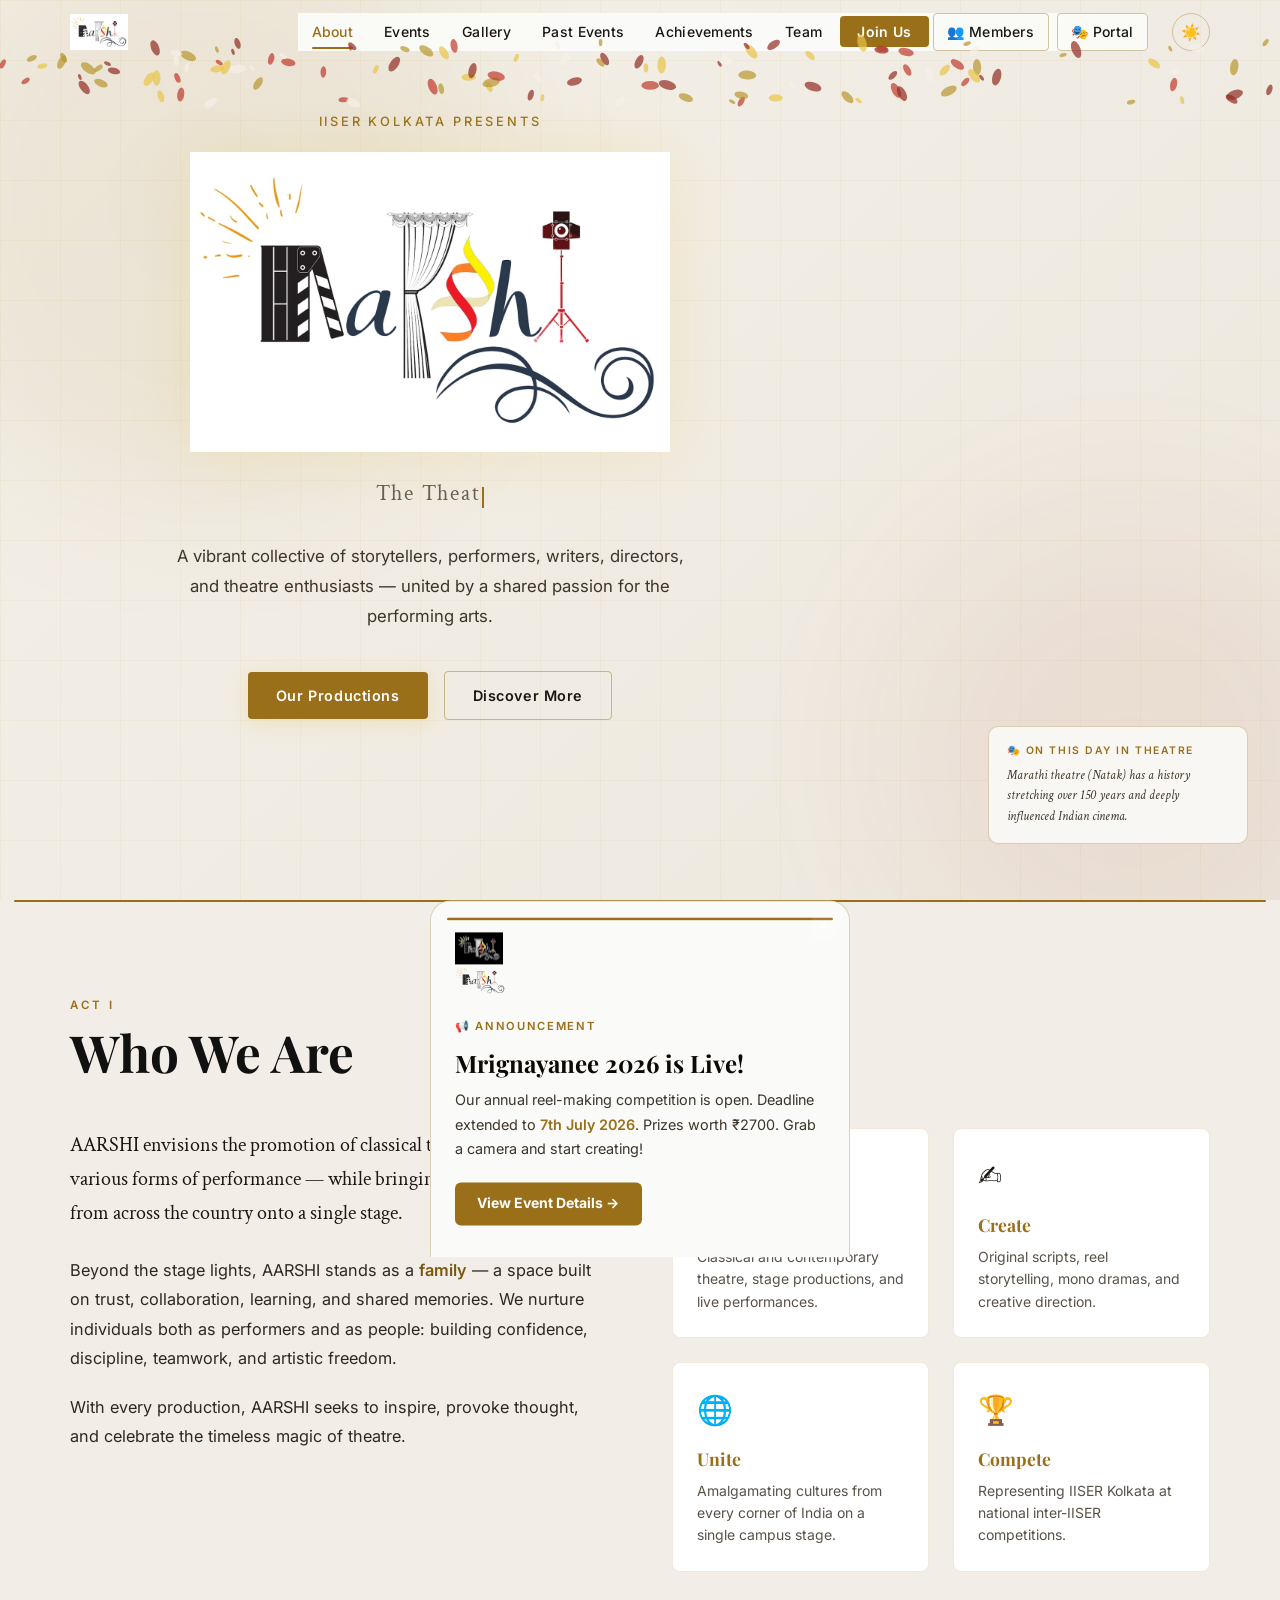
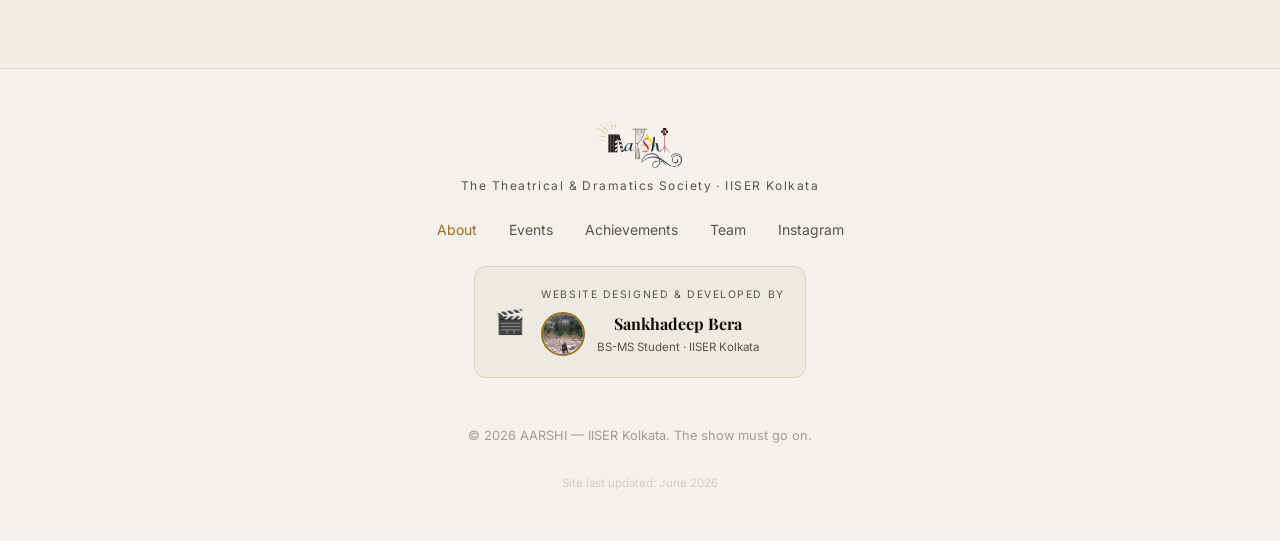
==== commit c2ee36f4: "tried to fix login" ====
--- a/index.html
+++ b/index.html
@@ -92,7 +92,8 @@
         <li><a href="#" data-page="achievements" class="nav-page-link">Achievements</a></li>
         <li><a href="#" data-page="team" class="nav-page-link">Team</a></li>
         <li><a href="#" data-page="contact" class="nav-page-link nav-cta">Join Us</a></li>
-        <li><a href="auth.html" class="nav-portal-btn">🎭 Member Portal</a></li>
+        <li><a href="members.html" class="nav-portal-btn" style="margin-right:0.25rem">👥 Members</a></li>
+        <li><a href="auth.html" class="nav-portal-btn">🎭 Portal</a></li>
       </ul>
     </div>
   </nav>
@@ -336,49 +337,6 @@
           </p>
         </div>
 
-      </div>
-
-      <!-- MRIGNAYANEE PAST WINNERS -->
-      <div class="winners-section">
-        <div class="flagship-divider"><span>Mrignayanee — Past Winners</span></div>
-        <!-- ============================================================
-             ADD PAST WINNERS HERE
-             Replace video src with YouTube embed URL of winner's reel
-             Format: https://www.youtube.com/embed/VIDEO_ID
-             ============================================================ -->
-        <div class="winners-grid">
-          <div class="winner-card">
-            <div class="winner-year">2025</div>
-            <div class="winner-video-wrap">
-              <!-- REPLACE WITH ACTUAL YOUTUBE EMBED URL -->
-              <div class="winner-video-placeholder">🎬 Reel not yet uploaded<br><span>Add YouTube embed URL in index.html</span></div>
-            </div>
-            <div class="winner-info">
-              <div class="winner-name">Winner Name</div>
-              <div class="winner-title">Reel Title</div>
-            </div>
-          </div>
-          <div class="winner-card">
-            <div class="winner-year">2024</div>
-            <div class="winner-video-wrap">
-              <div class="winner-video-placeholder">🎬 Reel not yet uploaded<br><span>Add YouTube embed URL in index.html</span></div>
-            </div>
-            <div class="winner-info">
-              <div class="winner-name">Winner Name</div>
-              <div class="winner-title">Reel Title</div>
-            </div>
-          </div>
-          <div class="winner-card">
-            <div class="winner-year">2023</div>
-            <div class="winner-video-wrap">
-              <div class="winner-video-placeholder">🎬 Reel not yet uploaded<br><span>Add YouTube embed URL in index.html</span></div>
-            </div>
-            <div class="winner-info">
-              <div class="winner-name">Winner Name</div>
-              <div class="winner-title">Reel Title</div>
-            </div>
-          </div>
-        </div>
       </div>
 
     </div>
@@ -1339,7 +1297,7 @@
           <strong>Join the AARSHI WhatsApp Community</strong>
           <span>Get updates, announcements and connect with fellow members</span>
         </div>
-        <a href="https://chat.whatsapp.com/REPLACE_WITH_YOUR_INVITE_LINK" target="_blank" rel="noopener" class="wa-group-btn">
+        <a href="https://chat.whatsapp.com/Fhzg8WH9mo7DDMlqBmhutI" target="_blank" rel="noopener" class="wa-group-btn">
           Join Now →
         </a>
       </div>
--- a/css/style.css
+++ b/css/style.css
@@ -548,26 +548,7 @@
 }
 .btn-outline:hover { border-color: var(--gold); color: var(--gold); }
 
-.hero-scroll-hint {
-  position: absolute;
-  bottom: 2.5rem;
-  left: 50%;
-  transform: translateX(-50%);
-  display: flex;
-  flex-direction: column;
-  align-items: center;
-  gap: 0.5rem;
-  opacity: 0;
-  animation: fadeUp 1s 1.2s ease forwards;
-}
-.hero-scroll-hint span {
-  font-size: 0.7rem;
-  letter-spacing: 0.2em;
-  text-transform: uppercase;
-  color: var(--muted);
-}
-.scroll-line { display: none; }
-@keyframes scrollPulse { 0%,100%{ opacity:0; } }
+/* scroll hint removed */
 
 /* --- SECTION COMMONS --- */
 .section { padding: 6rem 1.5rem; }
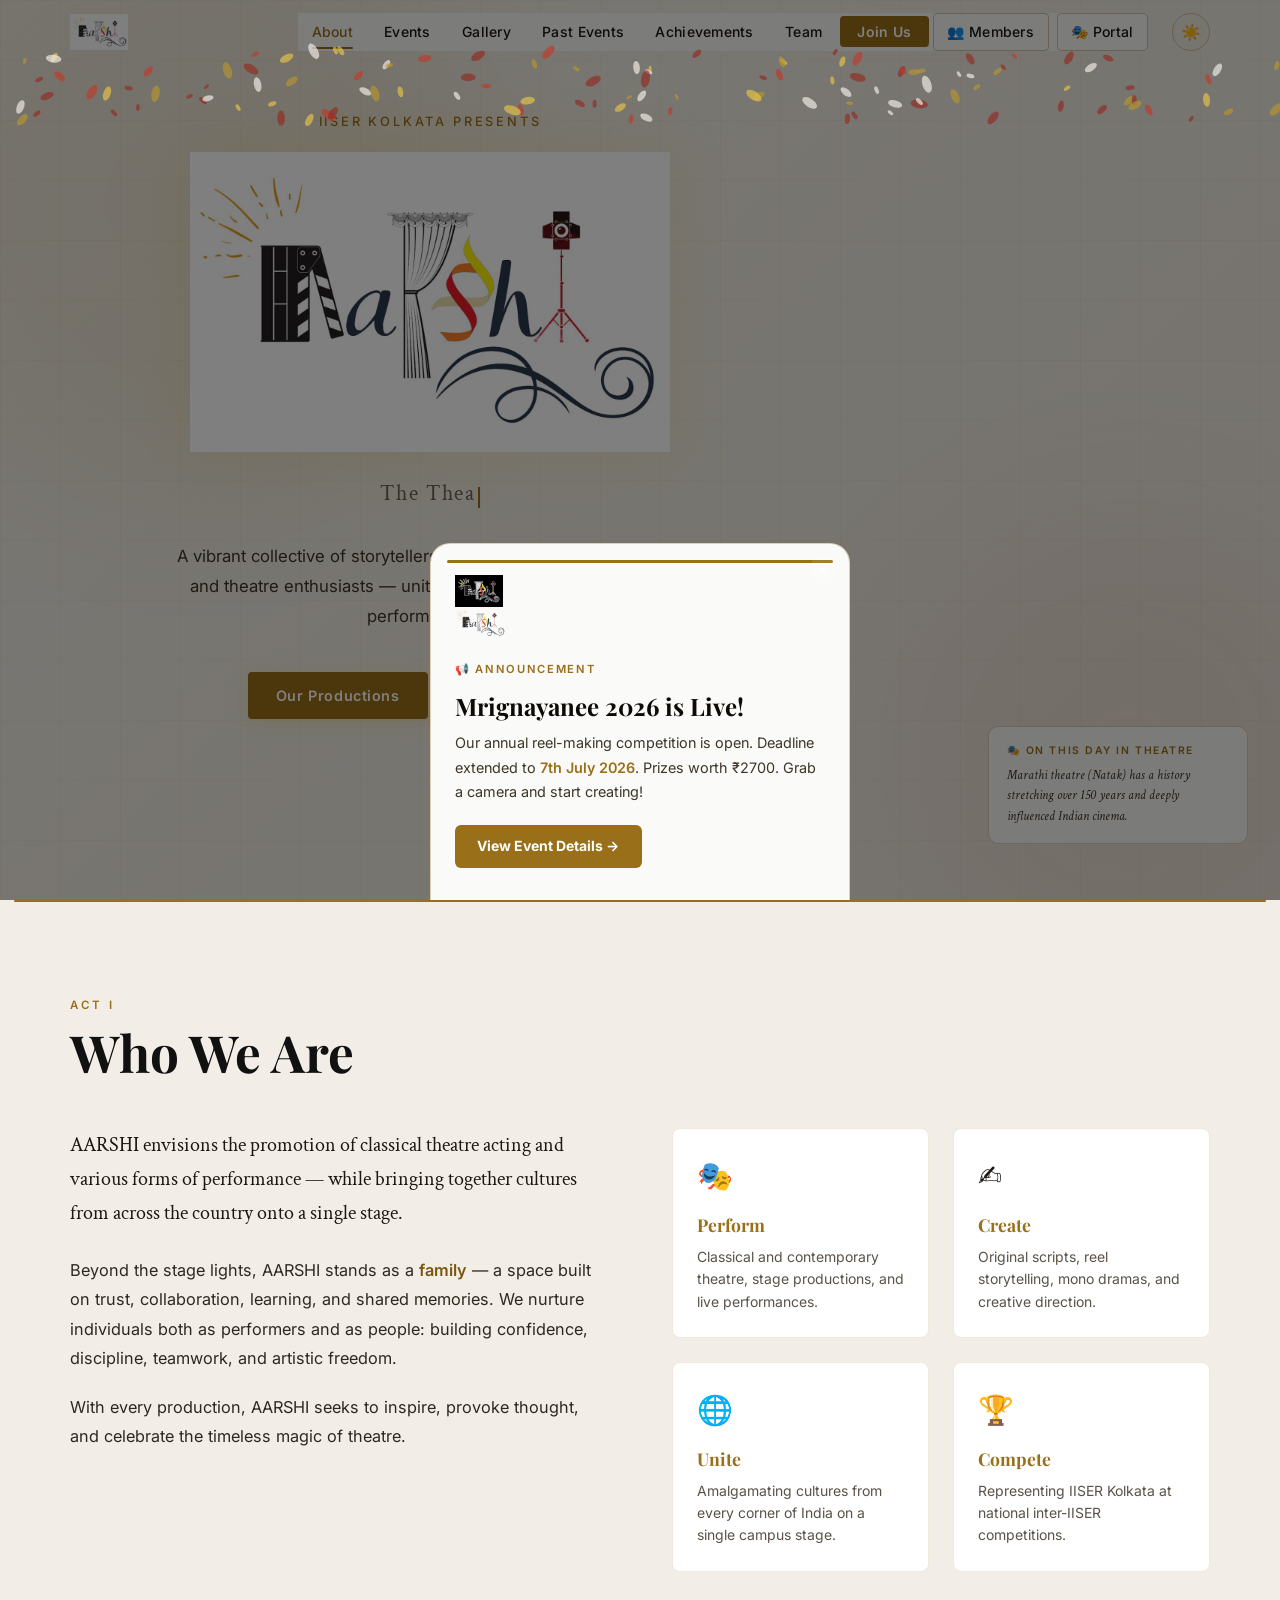
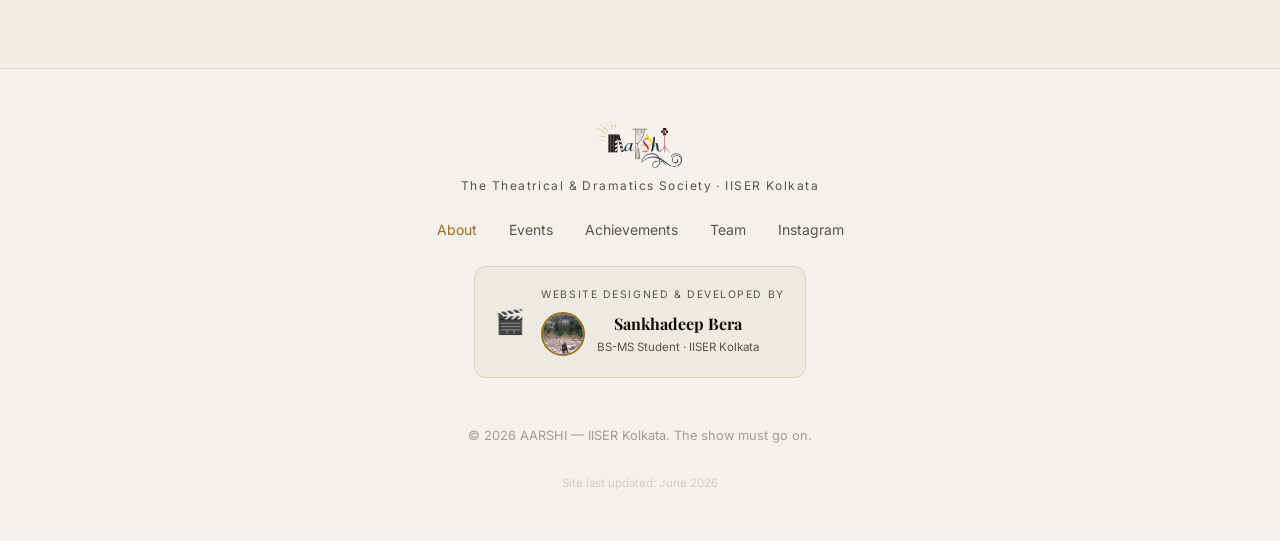
==== commit f4759ced: "Added read more and g forms for events" ====
--- a/index.html
+++ b/index.html
@@ -228,6 +228,10 @@
               Share on WhatsApp
             </a>
             <button class="remind-btn" data-event="Mrignayanee 2026" data-deadline="2026-07-07T23:59:59" onclick="requestReminder(this)">🔔 Remind Me</button>
+            <div class="poster-actions">
+              <button class="read-more-btn" onclick="openEventModal('mrignayanee')">Read More →</button>
+              <a class="submit-btn" href="https://docs.google.com/forms/d/e/1FAIpQLSdp-hDFtNow0ZLqoFLrJH5XY2R254-i5X4kxIJedARUnX4ejw/viewform?usp=publish-editor" target="_blank" rel="noopener">Submit Entry ↗</a>
+            </div>
           </div>
         </div>
 
@@ -243,7 +247,7 @@
             <p class="event-desc">Where words become worlds. A script writing competition open to all passionate storytellers. Teams of 1–3 members.</p>
             <div class="poster-meta">
               <span class="poster-meta-item">🏆 1st ₹1200 &nbsp;·&nbsp; 2nd ₹900 &nbsp;·&nbsp; 3rd ₹600</span>
-              <span class="poster-meta-item">📅 Submission Deadline: 14th July</span>
+              <span class="poster-meta-item">📅 Submission Window: 14th June – 14th July 2026</span>
               <div class="countdown" data-deadline="2026-07-14T23:59:59">
                 <span class="cd-label">Closes in</span>
                 <span class="cd-timer" data-for="pages">–</span>
@@ -256,6 +260,10 @@
               Share on WhatsApp
             </a>
             <button class="remind-btn" data-event="Pages to Stages 2026" data-deadline="2026-07-14T23:59:59" onclick="requestReminder(this)">🔔 Remind Me</button>
+            <div class="poster-actions">
+              <button class="read-more-btn" onclick="openEventModal('pages')">Read More →</button>
+              <a class="submit-btn" href="https://docs.google.com/forms/d/e/1FAIpQLScn4hp3plfbKlPtpYuY5Df6Om_lnFFdcEhbkc2OZxHCQukDeA/viewform?usp=publish-editor" target="_blank" rel="noopener">Submit Entry ↗</a>
+            </div>
           </div>
         </div>
 
@@ -1410,6 +1418,107 @@
     </div>
   </footer>
 
+  <!-- EVENT DETAIL MODAL -->
+  <div class="event-modal" id="eventModal">
+    <div class="event-modal-backdrop" onclick="closeEventModal()"></div>
+    <div class="event-modal-card">
+      <button class="event-modal-close" onclick="closeEventModal()">✕</button>
+
+      <!-- MRIGNAYANEE FULL DETAILS -->
+      <div class="event-modal-body" id="modal-mrignayanee" style="display:none">
+        <div class="event-modal-tag">Reel Making Competition</div>
+        <h2 class="event-modal-title">🌟 Mrignayanee 2026</h2>
+        <p class="event-modal-intro">Grab your cameras and unleash your creativity through reels! Whether it's a burst of comedy, an intense drama, a thriller, or a simple slice of life — your story deserves a screen.</p>
+
+        <div class="event-modal-prizes">
+          <span>🥇 1st — ₹1200</span><span>🥈 2nd — ₹900</span><span>🥉 3rd — ₹600</span>
+        </div>
+
+        <h3 class="event-modal-h3">📌 Rules &amp; Guidelines</h3>
+        <ol class="event-modal-list">
+          <li>Entries can be individual or group.</li>
+          <li>For group entries, at least one performer must be from IISER Kolkata.</li>
+          <li>Video duration: maximum 2 minutes.</li>
+          <li>Submissions may be in any native language, provided they include mandatory English subtitles.</li>
+          <li>No derogatory content, obscenity, or vulgarity allowed.</li>
+          <li>Sensitive content must include a trigger warning at the beginning.</li>
+          <li>Multiple entries from a single participant are allowed.</li>
+          <li>Judging will be based on both jury evaluation and social media reach.</li>
+        </ol>
+
+        <h3 class="event-modal-h3">‼️ Marks Distribution</h3>
+        <ul class="event-modal-marks">
+          <li><span>Creativity &amp; Originality</span><strong>20</strong></li>
+          <li><span>Theme &amp; Plot</span><strong>20</strong></li>
+          <li><span>Videography</span><strong>20</strong></li>
+          <li><span>Acting</span><strong>20</strong></li>
+          <li><span>Editing</span><strong>10</strong></li>
+          <li><span>Social Media Reach</span><strong>10</strong></li>
+        </ul>
+
+        <div class="event-modal-meta">
+          <p>🗓️ <strong>Last date for submission:</strong> 18th June 2025</p>
+          <p>For reference, check out last year's entries on the <a href="https://www.instagram.com/aarshi_iiserk" target="_blank" rel="noopener">official AARSHI Instagram page</a>.</p>
+          <p>📧 Queries: <a href="mailto:aarshi@iiserkol.ac.in">aarshi@iiserkol.ac.in</a></p>
+        </div>
+
+        <a class="event-modal-submit" href="https://docs.google.com/forms/d/e/1FAIpQLSdp-hDFtNow0ZLqoFLrJH5XY2R254-i5X4kxIJedARUnX4ejw/viewform?usp=publish-editor" target="_blank" rel="noopener">Submit Your Entry ↗</a>
+      </div>
+
+      <!-- PAGES TO STAGES FULL DETAILS -->
+      <div class="event-modal-body" id="modal-pages" style="display:none">
+        <div class="event-modal-tag">Script Writing Competition</div>
+        <h2 class="event-modal-title">🌟 Pages to Stages 2026</h2>
+        <p class="event-modal-intro">Every great play begins with a script. Every unforgettable performance starts with a writer. Whether it's drama, comedy, thriller, mystery, romance, fantasy, or satire — put your imagination on paper and let your words take centre stage.</p>
+
+        <div class="event-modal-prizes">
+          <span>🥇 Winner — ₹1200</span><span>🥈 1st Runner-Up — ₹900</span><span>🥉 2nd Runner-Up — ₹600</span>
+        </div>
+        <p class="event-modal-pool">💰 Total Prize Pool: ₹2700</p>
+
+        <h3 class="event-modal-h3">📌 Rules &amp; Guidelines</h3>
+        <ol class="event-modal-list">
+          <li>Participation is open to all.</li>
+          <li>Individual or group participation (maximum 3 members) is allowed.</li>
+          <li>Scripts must be original or adapted with proper acknowledgement.</li>
+          <li>Any form of plagiarism — copying scenes, dialogues, plotlines, characters, or ideas without credit — results in immediate disqualification.</li>
+          <li>Use of AI for entire script writing is strictly prohibited and will lead to disqualification.</li>
+          <li>Scripts may be written in any language.</li>
+          <li>For regional-language submissions, an English translation must be provided. Both the original script and translated version must be submitted. Google Translate or other sources may be used for translation with acknowledgement of the source.</li>
+          <li>Participants submitting scripts in a regional language are requested to inform the OBs beforehand so a person familiar with the language and cultural context can be arranged where possible.</li>
+          <li>Participants must submit: Full Script, Short Synopsis, and Genre of the Script.</li>
+          <li>Word limit: maximum 10,000 words, equating to a 30 min – 1 hr drama.</li>
+          <li>Only PDF submissions will be accepted.</li>
+          <li>The submitted file name must contain the Script Title and Author/Team Name.</li>
+        </ol>
+
+        <h3 class="event-modal-h3">🏆 Judging Criteria (100 Marks)</h3>
+        <ul class="event-modal-marks">
+          <li><span>Creativity &amp; Originality</span><strong>20</strong></li>
+          <li><span>Plot &amp; Structure</span><strong>20</strong></li>
+          <li><span>Character Development</span><strong>20</strong></li>
+          <li><span>Central Theme &amp; Message</span><strong>20</strong></li>
+          <li><span>Dialogues, Presentation &amp; Entertainment Value</span><strong>20</strong></li>
+        </ul>
+
+        <h3 class="event-modal-h3">🌟 Why Participate?</h3>
+        <ul class="event-modal-why">
+          <li>Get recognised as a scriptwriter by the IISER Kolkata dramatics community.</li>
+          <li>Opportunity to contribute scripts for future productions and drama events.</li>
+          <li>Become part of a growing repository of original dramatic works.</li>
+        </ul>
+
+        <div class="event-modal-meta">
+          <p>🗓️ <strong>Submission Window:</strong> 14th June 2026 – 14th July 2026</p>
+          <p>📧 Queries: <a href="mailto:aarshi@iiserkol.ac.in">aarshi@iiserkol.ac.in</a></p>
+        </div>
+
+        <a class="event-modal-submit" href="https://docs.google.com/forms/d/e/1FAIpQLScn4hp3plfbKlPtpYuY5Df6Om_lnFFdcEhbkc2OZxHCQukDeA/viewform?usp=publish-editor" target="_blank" rel="noopener">Submit Your Script ↗</a>
+      </div>
+
+    </div>
+  </div>
+
   <!-- POSTER LIGHTBOX -->
   <div class="poster-lb" id="posterLb">
     <button class="poster-lb-close" onclick="closePosterLightbox()">✕</button>
--- a/css/style.css
+++ b/css/style.css
@@ -2283,3 +2283,69 @@
 .footer-updated { font-size:0.72rem; color:rgba(154,154,138,0.4); margin-top:0.25rem; }
 
 .poster-badge--closed { background:rgba(154,154,138,0.2); color:var(--muted); animation:none; box-shadow:none; }
+
+/* ── POSTER ACTIONS (Read More + Submit) ── */
+.poster-actions { display:flex; gap:0.6rem; margin-top:0.75rem; flex-wrap:wrap; }
+.read-more-btn {
+  flex:1; min-width:110px; padding:0.5rem 0.9rem; background:transparent;
+  border:1.5px solid rgba(232,197,71,0.35); border-radius:6px; color:var(--gold);
+  font-size:0.8rem; font-weight:600; cursor:pointer; transition:all 0.2s;
+}
+.read-more-btn:hover { background:rgba(232,197,71,0.1); border-color:var(--gold); }
+.submit-btn {
+  flex:1; min-width:110px; padding:0.5rem 0.9rem; background:var(--gold);
+  color:var(--black); border-radius:6px; font-size:0.8rem; font-weight:700;
+  text-align:center; text-decoration:none; transition:background 0.2s;
+}
+.submit-btn:hover { background:var(--gold-dim); }
+
+/* ── EVENT DETAIL MODAL ── */
+.event-modal { display:none; position:fixed; inset:0; z-index:4500; align-items:center; justify-content:center; padding:2rem 1rem; }
+.event-modal.open { display:flex; }
+.event-modal-backdrop { position:absolute; inset:0; background:rgba(0,0,0,0.85); }
+.event-modal-card {
+  position:relative; max-width:640px; width:100%; max-height:85vh; overflow-y:auto;
+  background:var(--dark); border:1px solid rgba(232,197,71,0.25); border-radius:16px;
+  padding:2.5rem 2rem; z-index:1;
+}
+[data-theme="light"] .event-modal-card { background:#FFFFFF; }
+.event-modal-close {
+  position:sticky; top:0; float:right; margin-top:-1.5rem; margin-right:-1rem;
+  background:rgba(255,255,255,0.08); border:none; color:var(--parchment);
+  width:36px; height:36px; border-radius:50%; cursor:pointer; font-size:1rem;
+  display:flex; align-items:center; justify-content:center; z-index:2;
+}
+.event-modal-close:hover { background:rgba(232,197,71,0.2); }
+.event-modal-tag { font-size:0.7rem; letter-spacing:0.18em; text-transform:uppercase; color:var(--gold); font-weight:600; margin-bottom:0.5rem; }
+.event-modal-title { font-family:var(--font-display); font-size:1.6rem; color:var(--white); margin-bottom:0.85rem; }
+[data-theme="light"] .event-modal-title { color:#0D0A06; }
+.event-modal-intro { font-size:0.9rem; color:rgba(245,240,232,0.8); line-height:1.75; margin-bottom:1.25rem; }
+[data-theme="light"] .event-modal-intro { color:#3D3528; }
+.event-modal-prizes { display:flex; gap:0.75rem; flex-wrap:wrap; margin-bottom:0.5rem; }
+.event-modal-prizes span { font-size:0.82rem; font-weight:600; padding:0.4rem 0.85rem; background:rgba(232,197,71,0.1); border:1px solid rgba(232,197,71,0.25); border-radius:6px; color:var(--gold); }
+.event-modal-pool { font-size:0.88rem; font-weight:700; color:var(--gold); margin-bottom:1.25rem; }
+.event-modal-h3 { font-family:var(--font-display); font-size:1.05rem; color:var(--white); margin:1.5rem 0 0.75rem; }
+[data-theme="light"] .event-modal-h3 { color:#0D0A06; }
+.event-modal-list { padding-left:1.25rem; display:flex; flex-direction:column; gap:0.5rem; }
+.event-modal-list li { font-size:0.85rem; color:rgba(245,240,232,0.78); line-height:1.6; }
+[data-theme="light"] .event-modal-list li { color:#3D3528; }
+.event-modal-marks { list-style:none; display:flex; flex-direction:column; gap:0.4rem; }
+.event-modal-marks li { display:flex; justify-content:space-between; padding:0.45rem 0.75rem; background:var(--dark-2); border-radius:6px; font-size:0.85rem; }
+.event-modal-marks li span { color:var(--parchment); }
+[data-theme="light"] .event-modal-marks li { background:#F2EEE7; }
+[data-theme="light"] .event-modal-marks li span { color:#1C1712; }
+.event-modal-marks li strong { color:var(--gold); }
+.event-modal-why { padding-left:1.25rem; display:flex; flex-direction:column; gap:0.4rem; }
+.event-modal-why li { font-size:0.85rem; color:rgba(245,240,232,0.78); line-height:1.6; }
+[data-theme="light"] .event-modal-why li { color:#3D3528; }
+.event-modal-meta { margin-top:1.5rem; padding-top:1.25rem; border-top:1px solid rgba(255,255,255,0.08); }
+.event-modal-meta p { font-size:0.82rem; color:var(--muted); margin-bottom:0.5rem; line-height:1.6; }
+.event-modal-meta a { color:var(--gold); }
+.event-modal-submit {
+  display:block; text-align:center; margin-top:1.5rem; padding:0.85rem;
+  background:var(--gold); color:var(--black); border-radius:8px;
+  font-weight:700; font-size:0.95rem; text-decoration:none; transition:background 0.2s;
+}
+.event-modal-submit:hover { background:var(--gold-dim); }
+
+@media(max-width:640px){ .event-modal-card{padding:2rem 1.25rem; max-height:90vh;} }
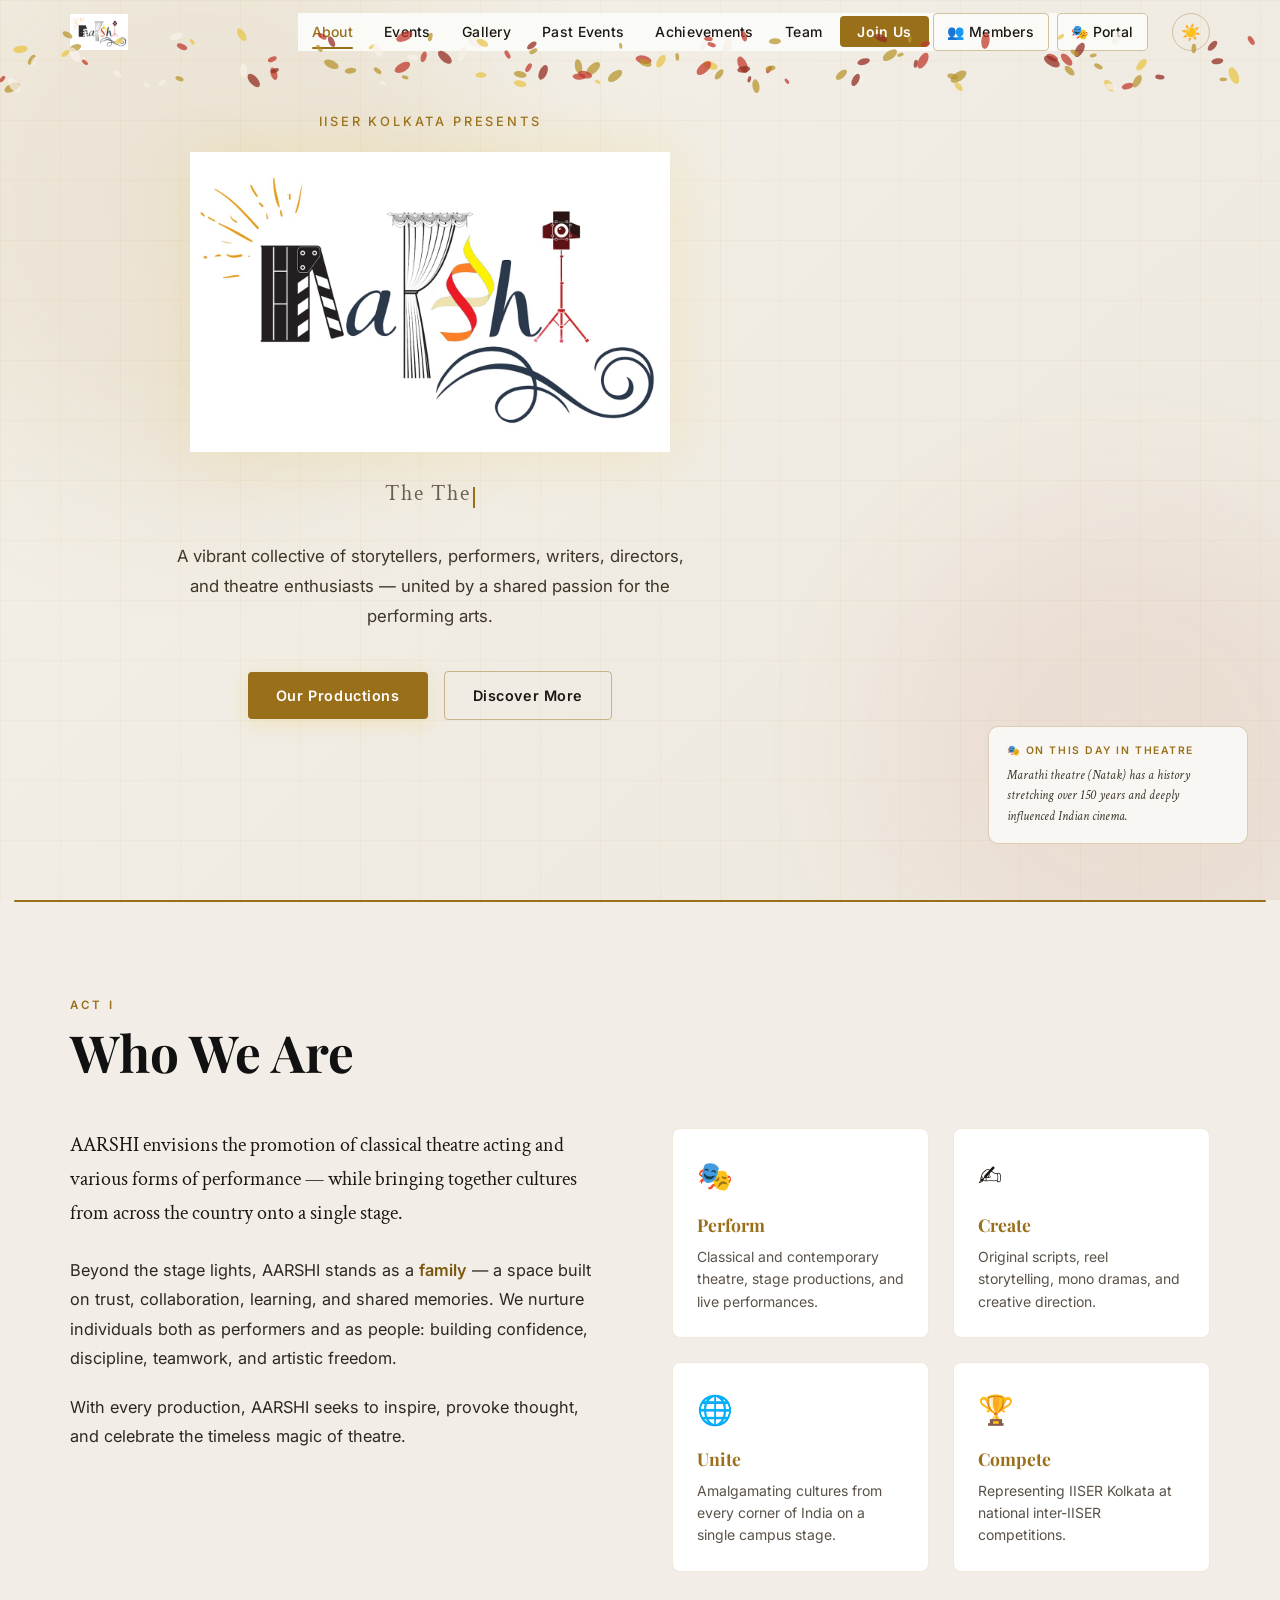
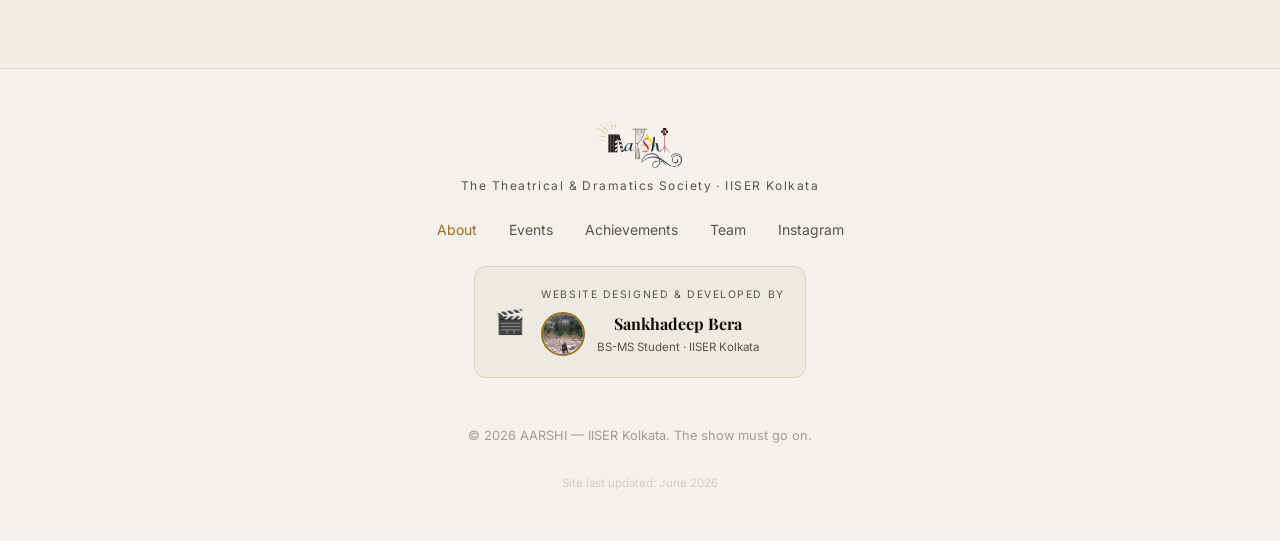
==== commit 9f0a7a1f: "Fixed error in info" ====
--- a/index.html
+++ b/index.html
@@ -905,8 +905,19 @@
             <div class="trophy-cup">🥇</div>
             <div class="trophy-plaque">
               <div class="trophy-plaque-year">2024</div>
-              <div class="trophy-plaque-award">Group Play — Gold</div>
-              <div class="trophy-plaque-event">IICM · IISER Pune</div>
+              <div class="trophy-plaque-award">Thirumani — Gold</div>
+              <div class="trophy-plaque-event">IICM · IISER Kolkata</div>
+            </div>
+          </div>
+        </div>
+        <div class="trophy-case">
+          <div class="trophy-light"></div>
+          <div class="trophy-shelf">
+            <div class="trophy-cup">🥇</div>
+            <div class="trophy-plaque">
+              <div class="trophy-plaque-year">2025</div>
+              <div class="trophy-plaque-award">Parody of Dreams — Gold</div>
+              <div class="trophy-plaque-event">IICM · IISER Kolkata</div>
             </div>
           </div>
         </div>
@@ -1184,13 +1195,13 @@
             <div class="tl-year">2024</div>
           </div>
           <div class="tl-dot-col">
-            <div class="tl-dot tl-dot--gold"></div>
+            <div class="tl-dot"></div>
             <div class="tl-line"></div>
           </div>
           <div class="tl-content">
-            <div class="tl-tag">Annual Drama Production · IICM Gold 🥇</div>
+            <div class="tl-tag">Annual Drama Production</div>
             <h3 class="tl-title">PankhJhat</h3>
-            <p class="tl-desc">An evocative piece on flight, freedom, and the weight of expectations — brought to life with rich visual storytelling and a cast of over 30. AARSHI won its second consecutive IICM Gold and was crowned <em>"Thespian Titans"</em>.</p>
+            <p class="tl-desc">An evocative piece on flight, freedom, and the weight of expectations — brought to life with rich visual storytelling and a cast of over 30.</p>
           </div>
         </div>
 
@@ -1199,13 +1210,13 @@
             <div class="tl-year">2025</div>
           </div>
           <div class="tl-dot-col">
-            <div class="tl-dot tl-dot--gold"></div>
+            <div class="tl-dot"></div>
             <div class="tl-line"></div>
           </div>
           <div class="tl-content">
-            <div class="tl-tag">Annual Drama Production · IICM Gold 🥇</div>
+            <div class="tl-tag">Annual Drama Production</div>
             <h3 class="tl-title">Lakeer-e-Kabaddi</h3>
-            <p class="tl-desc">A bold, energetic production weaving sport, politics, and human boundaries into a single breathtaking stage experience. Three consecutive IICM Golds cemented AARSHI's legacy in inter-IISER theatre.</p>
+            <p class="tl-desc">A bold, energetic production weaving sport, politics, and human boundaries into a single breathtaking stage experience.</p>
           </div>
         </div>
 
--- a/css/style.css
+++ b/css/style.css
@@ -229,18 +229,19 @@
   display: flex;
   align-items: center;
   justify-content: center;
+  overflow: hidden;
 }
 .curtain-left,
 .curtain-right {
   position: absolute;
   top: 0;
-  width: 50%;
+  width: calc(50% + 1px);
   height: 100%;
   background: var(--red-dark);
   transition: transform 1.1s var(--ease-out-expo);
 }
 .curtain-left  { left: 0; }
-.curtain-right { right: 0; transform-origin: right; }
+.curtain-right { right: -1px; transform-origin: right; }
 
 /* Add subtle vertical fabric folds using repeating gradient */
 .curtain-left  { background: repeating-linear-gradient(90deg, var(--red-dark) 0px, #7B241C 18px, var(--red-dark) 36px); }
@@ -265,7 +266,8 @@
 .curtain.open .curtain-left  { transform: translateX(-100%); }
 .curtain.open .curtain-right { transform: translateX(100%); }
 .curtain.open .curtain-center-text { opacity: 0; }
-.curtain.gone { display: none; }
+/* .gone always wins regardless of any other state/class combination */
+.curtain.gone { display: none !important; }
 
 /* --- NAV --- */
 .nav {
@@ -680,7 +682,7 @@
   display: block;
   transition: transform 0.4s var(--ease-out-expo);
 }
-.poster-card:hover .poster-img-wrap img { transform: scale(1.04); }
+/* hover scale handled by .loaded-specific rule further down to avoid blur-transform conflicts */
 
 .poster-badge {
   position: absolute;
@@ -1611,6 +1613,9 @@
 .download-preview img {
   transition: filter 0.5s ease, transform 0.4s var(--ease-out-expo);
   filter: blur(6px) saturate(0.6);
+  /* Prevent the GPU blur filter from sampling/leaking past the cropped edge,
+     which otherwise renders as a thin seam line at the container boundary */
+  transform: scale(1.08);
 }
 .gal-item img.loaded,
 .poster-img-wrap img.loaded,
@@ -1618,6 +1623,13 @@
 .renowned-photo.loaded,
 .download-preview img.loaded {
   filter: none;
+  transform: none;
+}
+.poster-card:hover .poster-img-wrap img.loaded { transform: scale(1.04); }
+
+/* Isolate blur compositing to its own layer so it can't bleed onto siblings */
+.gal-item, .poster-img-wrap, .download-preview {
+  isolation: isolate;
 }
 
 /* --- COUNTDOWN TIMER --- */
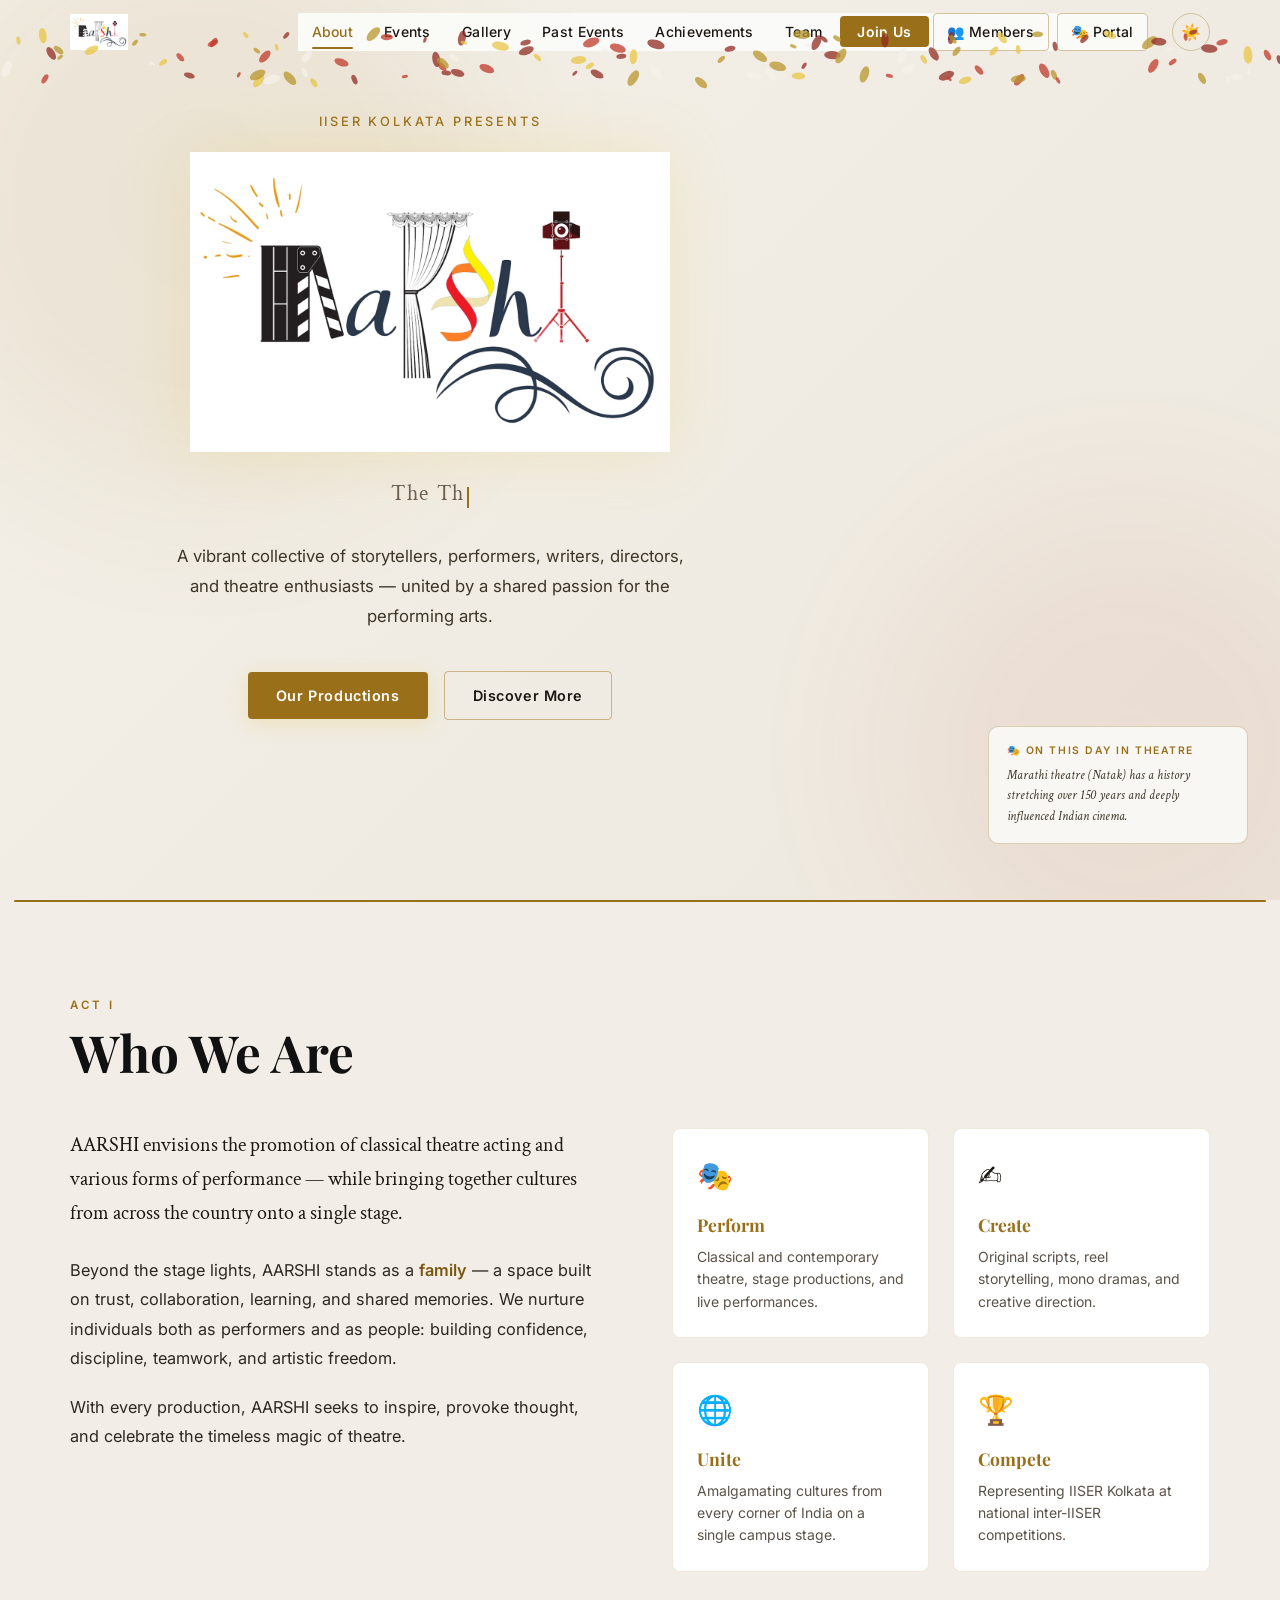
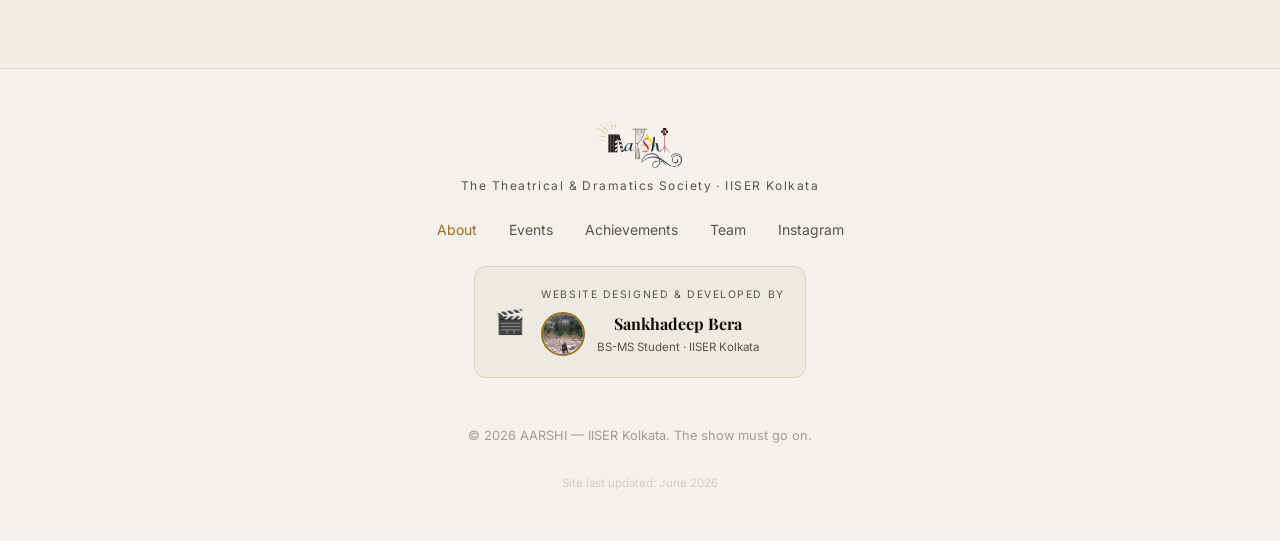
==== commit 1e41e0f0: "Added portfolio" ====
--- a/index.html
+++ b/index.html
@@ -114,7 +114,7 @@
 
   <!-- HERO -->
   <section class="hero" id="hero">
-    <div class="hero-bg-grid"></div>
+    
     <div class="spotlight spotlight-1"></div>
     <div class="spotlight spotlight-2"></div>
     <div class="hero-content">
@@ -843,6 +843,8 @@
           </div>
           <div class="renowned-info">
             <h3 class="renowned-name">Nandita Chanda</h3>
+            <p class="renowned-tagline">Actor · Theatre, Film &amp; OTT</p>
+            <button class="renowned-bio-btn" onclick="openBioModal('nandita')">Read Bio →</button>
           </div>
         </div>
 
@@ -863,12 +865,100 @@
           </div>
           <div class="renowned-info">
             <h3 class="renowned-name">Moinak Ganguly</h3>
+            <p class="renowned-tagline">Actor · Filmmaker · Entrepreneur</p>
+            <button class="renowned-bio-btn" onclick="openBioModal('moinak')">Read Bio →</button>
           </div>
         </div>
 
       </div>
     </div>
   </section>
+
+  <!-- RENOWNED FACES — BIO MODAL -->
+  <div class="event-modal" id="bioModal">
+    <div class="event-modal-backdrop" onclick="closeBioModal()"></div>
+    <div class="event-modal-card">
+      <button class="event-modal-close" onclick="closeBioModal()">✕</button>
+
+      <!-- NANDITA CHANDA FULL BIO -->
+      <div class="event-modal-body" id="bio-nandita" style="display:none">
+        <div class="event-modal-tag">Renowned Face · Actor</div>
+        <h2 class="event-modal-title">Nandita Chanda</h2>
+        <p class="event-modal-intro">Born 8th June, 1998 in the City of Joy, Kolkata. Practising theatre professionally since 2017 — part of over 50 plays spanning proscenium, intimate, and street theatre, with over 200 shows across West Bengal. Co-owner of the lifestyle studio <strong>Leo Studios Productions</strong>. Working on screen across music videos, short films, feature films, serials, TVCs, and web series since 2019.</p>
+
+        <h3 class="event-modal-h3">🎭 Ongoing Plays</h3>
+        <ul class="event-modal-why">
+          <li><em>Dadur Natok</em> — Shahoj</li>
+          <li><em>Nagarbaul</em> — Anta-Ranga</li>
+          <li><em>Triptic</em> — Durgapur Bhimroti</li>
+        </ul>
+
+        <h3 class="event-modal-h3">🎬 Short Films</h3>
+        <ul class="event-modal-why">
+          <li><em>Ebong Chaad</em> — dir. Sreelekha Mitra (Pawsome Productions)</li>
+          <li><em>Unsaid</em> — dir. Moinak Ganguly (Leo Studios Productions)</li>
+          <li><em>Postman</em> — dir. Rittwik Mondal (Independent)</li>
+        </ul>
+
+        <h3 class="event-modal-h3">📺 Web Series</h3>
+        <ul class="event-modal-why">
+          <li><em>Mr. Kolketa</em> — dir. Surojit Chatterjee (hoichoi)</li>
+          <li><em>Bodhon</em> — dir. Aditi Roy (hoichoi)</li>
+          <li><em>Mahabharat Murders</em> — dir. Soumik Halder (hoichoi)</li>
+          <li><em>Kumudini Bhawan</em> — dir. Arkadeep Mallika Nath (hoichoi)</li>
+        </ul>
+
+        <h3 class="event-modal-h3">🎥 Feature Films</h3>
+        <ul class="event-modal-why">
+          <li><em>Pariah</em> — dir. Tathagata Mukherjee</li>
+          <li><em>Magic</em> — dir. Raja Chanda</li>
+          <li><em>Lost</em> — dir. Aniruddha Roy Chowdhury</li>
+          <li><em>Meter Down</em>, <em>Burning Butterflies</em>, and others</li>
+        </ul>
+
+        <h3 class="event-modal-h3">📡 Serial</h3>
+        <ul class="event-modal-why">
+          <li><em>Bipottarini</em> — Trust, yet to be released on Colors Bangla (Viacom)</li>
+        </ul>
+      </div>
+
+      <!-- MOINAK GANGULY FULL BIO -->
+      <div class="event-modal-body" id="bio-moinak" style="display:none">
+        <div class="event-modal-tag">Renowned Face · Actor &amp; Filmmaker</div>
+        <h2 class="event-modal-title">Moinak Ganguly</h2>
+        <p class="event-modal-intro">Born 5th February, 1996, in Kolkata. An actor, filmmaker, theatre practitioner, and entrepreneur — practising theatre since 2015, and working professionally as an actor in theatre, films, and web series since 2017 in his hometown. Has worked and performed in over <strong>300 plays</strong> professionally and currently works as a freelance theatre practitioner across street, proscenium, intimate, and travelling theatre formats.</p>
+
+        <h3 class="event-modal-h3">🎭 Currently Working On</h3>
+        <ul class="event-modal-why">
+          <li><em>Dadur Natok</em> — Shahoj <em>(3-time HOUSEFULL show)</em></li>
+          <li><em>Jibon Kahini</em> — Sandarbha <em>(hit drawing room drama)</em></li>
+          <li>Associated with theatre group <strong>SHOHOJ</strong></li>
+        </ul>
+
+        <h3 class="event-modal-h3">🎥 Films</h3>
+        <ul class="event-modal-why">
+          <li><em>Pariah</em> — dir. Tathagata Mukherjee</li>
+          <li><em>Padatik</em> — dir. Sreejit Mukherjee</li>
+        </ul>
+
+        <h3 class="event-modal-h3">📺 OTT / Web Series</h3>
+        <ul class="event-modal-why">
+          <li><em>Kaala</em> — dir. Bejoy Nambiar (Disney+ Hotstar)</li>
+          <li><em>Lohu</em> — dir. Rahool Mukherjee (releasing on Chorki)</li>
+          <li>Upcoming film in the <strong>Guptodhon</strong> franchise — dir. Dhrubo Banerjee (SVF Productions)</li>
+        </ul>
+
+        <h3 class="event-modal-h3">🌟 Beyond Acting</h3>
+        <ul class="event-modal-why">
+          <li>Modelling for both print and digital media</li>
+          <li>Teaching theatre and acting in schools and colleges since 2019</li>
+          <li>Founding member of professional theatre group <strong>Kolorob</strong> — known for the acclaimed street play <em>Manto Lapata Hain</em></li>
+          <li>Co-owner of lifestyle studio <strong>Leo Studios Productions</strong></li>
+        </ul>
+      </div>
+
+    </div>
+  </div>
 
   <!-- TROPHY ROOM -->
   <section class="section trophy-room-section" id="trophy-room">
--- a/css/style.css
+++ b/css/style.css
@@ -1199,6 +1199,30 @@
   color: var(--white);
   line-height: 1.2;
 }
+
+.renowned-tagline {
+  font-size: 0.78rem;
+  color: var(--muted);
+  letter-spacing: 0.02em;
+  margin-top: -0.1rem;
+}
+.renowned-bio-btn {
+  margin-top: 0.5rem;
+  padding: 0.4rem 0.9rem;
+  background: transparent;
+  border: 1.5px solid rgba(232,197,71,0.35);
+  border-radius: 6px;
+  color: var(--gold);
+  font-size: 0.78rem;
+  font-weight: 600;
+  cursor: pointer;
+  transition: all 0.2s;
+  font-family: var(--font-body);
+}
+.renowned-bio-btn:hover { background: rgba(232,197,71,0.1); border-color: var(--gold); }
+[data-theme="light"] .renowned-bio-btn { border-color: rgba(153,111,26,0.4); color: var(--gold); }
+[data-theme="light"] .renowned-bio-btn:hover { background: rgba(153,111,26,0.1); }
+[data-theme="light"] .renowned-tagline { color: #5A5248; }
 
 /* --- TEAM --- */
 .team { background: var(--black); }
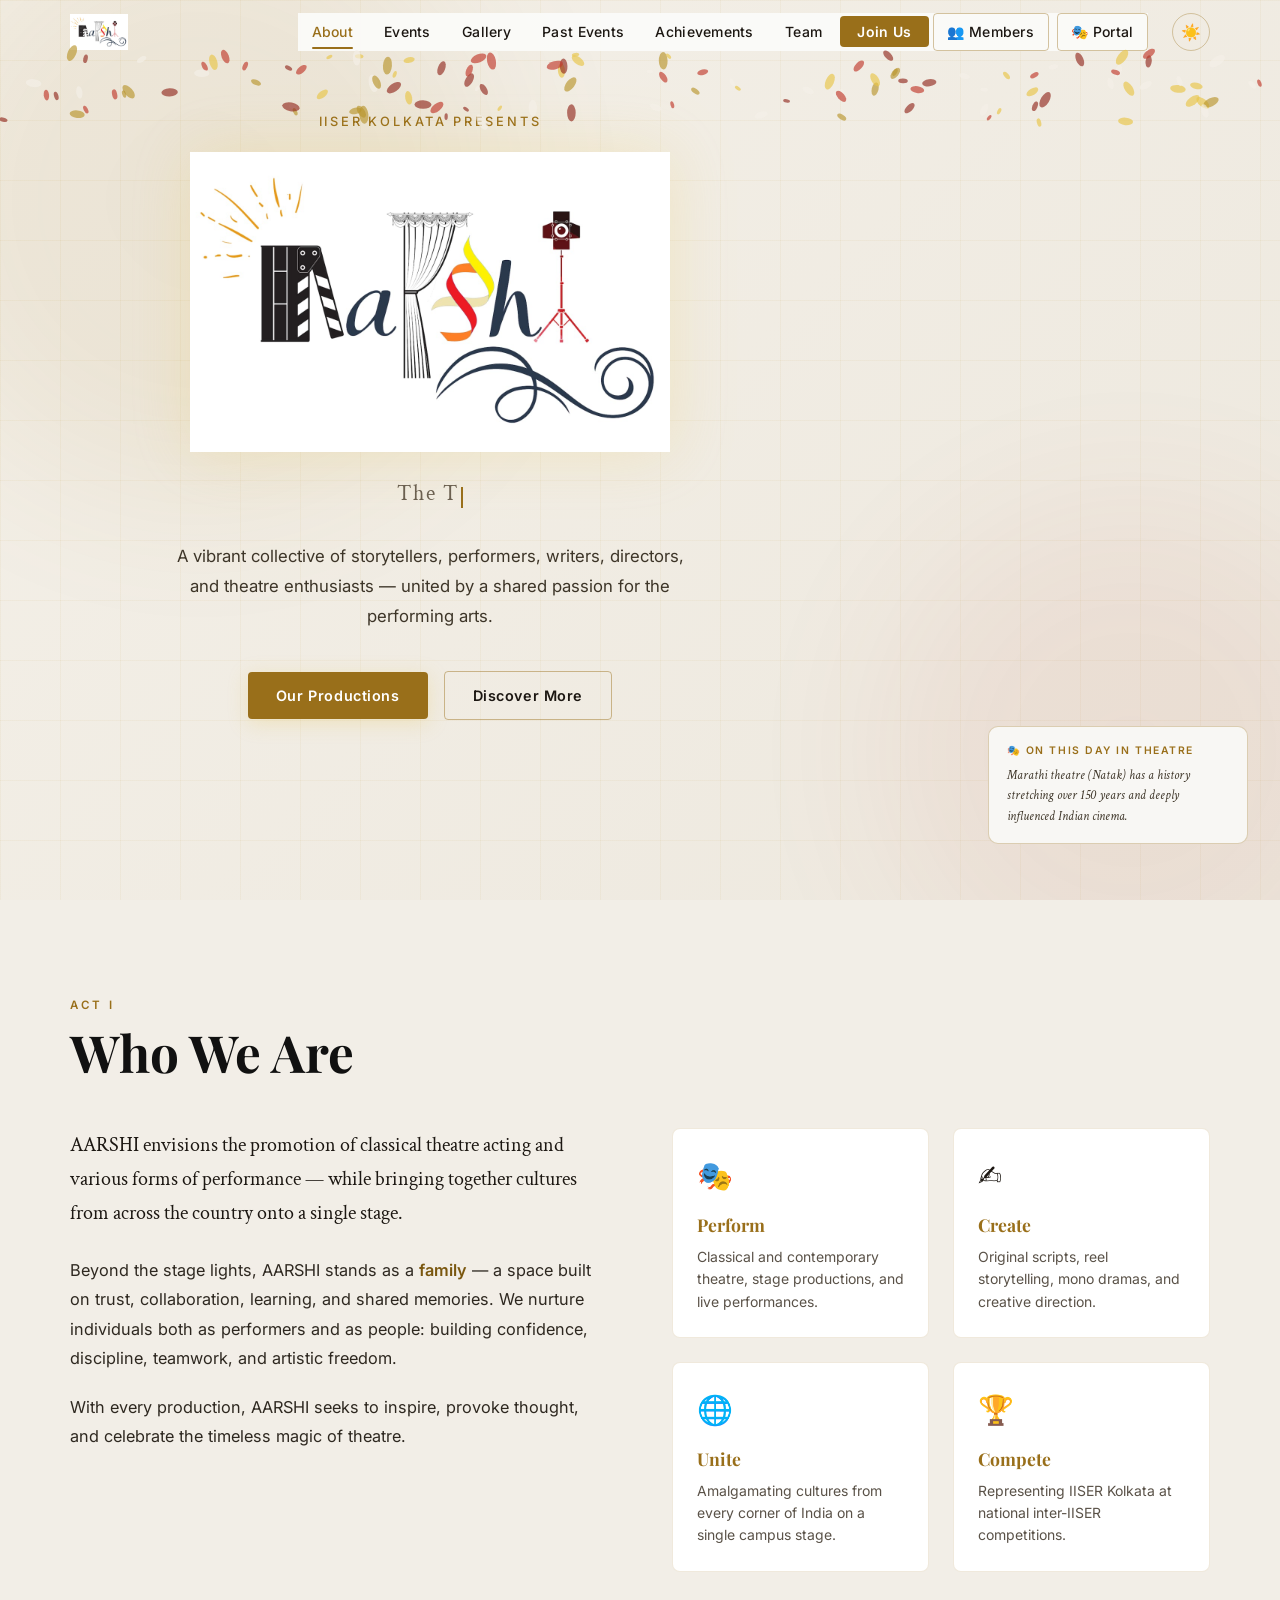
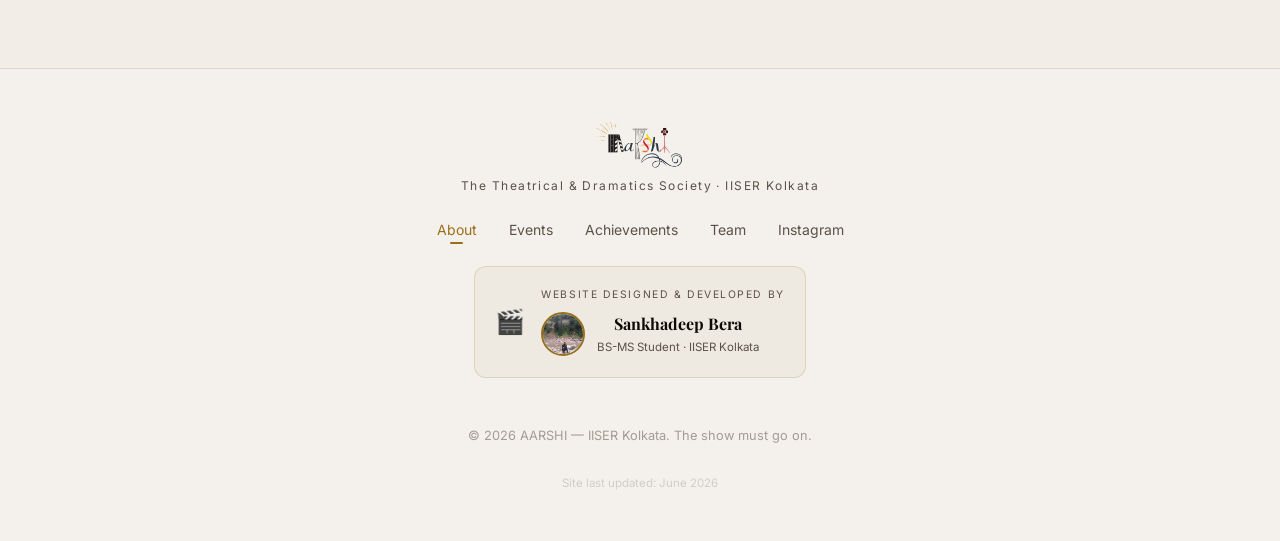
==== commit 68f50142: "Fixed yellow Line" ====
--- a/index.html
+++ b/index.html
@@ -114,7 +114,7 @@
 
   <!-- HERO -->
   <section class="hero" id="hero">
-    
+    <div class="hero-bg-grid"></div>
     <div class="spotlight spotlight-1"></div>
     <div class="spotlight spotlight-2"></div>
     <div class="hero-content">
--- a/css/style.css
+++ b/css/style.css
@@ -2177,6 +2177,7 @@
 body[data-current-page="events"] .downloads-section { display: block; }
 
 /* Active nav link */
+.nav-page-link { position: relative; }
 .nav-page-link.active { color: var(--gold) !important; }
 .nav-page-link.active::after {
   content: '';
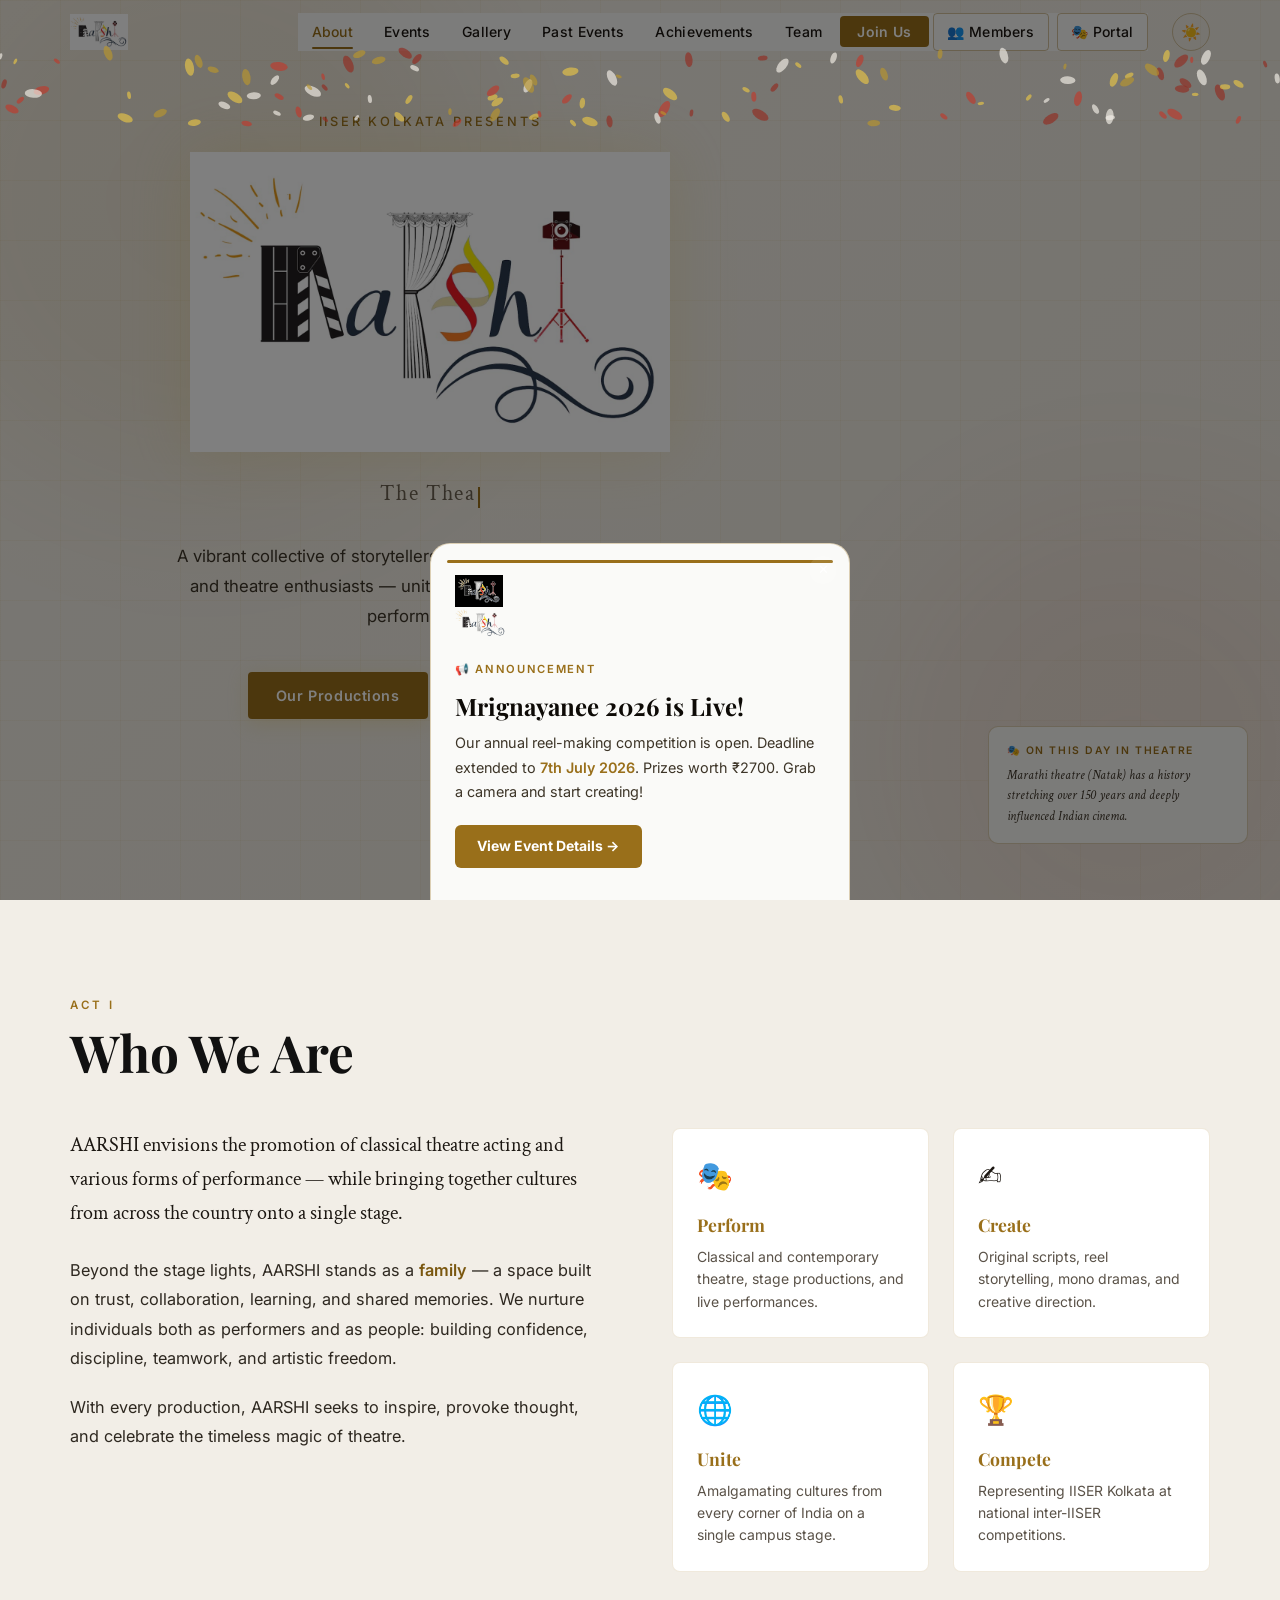
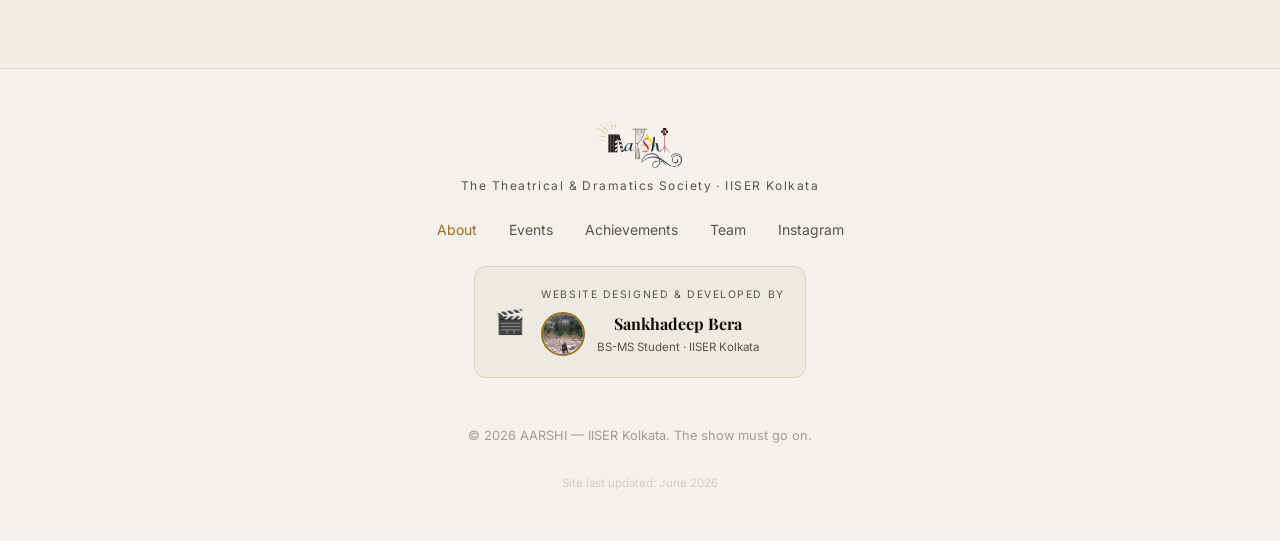
==== commit 2eed3cf1: "Fixed yellow Line qdcnqcn" ====
--- a/index.html
+++ b/index.html
@@ -85,13 +85,13 @@
         <span></span><span></span><span></span>
       </button>
       <ul class="nav-links" id="navLinks">
-        <li><a href="#" data-page="about" class="nav-page-link active">About</a></li>
-        <li><a href="#" data-page="events" class="nav-page-link">Events</a></li>
-        <li><a href="#" data-page="gallery" class="nav-page-link">Gallery</a></li>
-        <li><a href="#" data-page="past-events" class="nav-page-link">Past Events</a></li>
-        <li><a href="#" data-page="achievements" class="nav-page-link">Achievements</a></li>
-        <li><a href="#" data-page="team" class="nav-page-link">Team</a></li>
-        <li><a href="#" data-page="contact" class="nav-page-link nav-cta">Join Us</a></li>
+        <li><a href="#" data-page="about" class="nav-page-link nav-header-link active">About</a></li>
+        <li><a href="#" data-page="events" class="nav-page-link nav-header-link">Events</a></li>
+        <li><a href="#" data-page="gallery" class="nav-page-link nav-header-link">Gallery</a></li>
+        <li><a href="#" data-page="past-events" class="nav-page-link nav-header-link">Past Events</a></li>
+        <li><a href="#" data-page="achievements" class="nav-page-link nav-header-link">Achievements</a></li>
+        <li><a href="#" data-page="team" class="nav-page-link nav-header-link">Team</a></li>
+        <li><a href="#" data-page="contact" class="nav-page-link nav-header-link nav-cta">Join Us</a></li>
         <li><a href="members.html" class="nav-portal-btn" style="margin-right:0.25rem">👥 Members</a></li>
         <li><a href="auth.html" class="nav-portal-btn">🎭 Portal</a></li>
       </ul>
@@ -277,6 +277,9 @@
             <div class="event-tag">Annual Production</div>
             <h3 class="event-name">Annual Drama Workshop 2026</h3>
             <p class="event-desc">Intensive training in acting, stage movement, voice modulation, and production — culminating in a full theatrical production before a live audience.</p>
+            <div class="poster-meta">
+              <span class="poster-meta-item">📅 6th – 12th August 2026</span>
+            </div>
           </div>
         </div>
 
@@ -1320,7 +1323,7 @@
           <div class="tl-content">
             <div class="tl-tag">Annual Drama Production · Coming Soon</div>
             <h3 class="tl-title">Untitled 2026</h3>
-            <p class="tl-desc">The next chapter is being written. Auditions, workshops, and the full production are on the horizon — stay tuned via our Instagram for the big reveal.</p>
+            <p class="tl-desc">The next chapter is being written. The Annual Drama Workshop runs <strong>6th – 12th August 2026</strong>, leading into the full production — stay tuned via our Instagram for the big reveal.</p>
           </div>
         </div>
 
--- a/css/style.css
+++ b/css/style.css
@@ -2176,10 +2176,10 @@
 body[data-current-page="events"] .timeline-section,
 body[data-current-page="events"] .downloads-section { display: block; }
 
-/* Active nav link */
-.nav-page-link { position: relative; }
-.nav-page-link.active { color: var(--gold) !important; }
-.nav-page-link.active::after {
+/* Active nav link — header nav bar only (footer links never get an underline) */
+.nav-header-link { position: relative; }
+.nav-header-link.active { color: var(--gold) !important; }
+.nav-header-link.active::after {
   content: '';
   position: absolute;
   bottom: -2px; left: 0.85rem; right: 0.85rem;
@@ -2187,6 +2187,8 @@
   background: var(--gold);
   border-radius: 2px;
 }
+/* Footer links: colour change only on active state, no underline bar */
+.footer-links .nav-page-link.active { color: var(--gold) !important; }
 
 /* ── NAV PORTAL BUTTON ── */
 .nav-portal-btn {
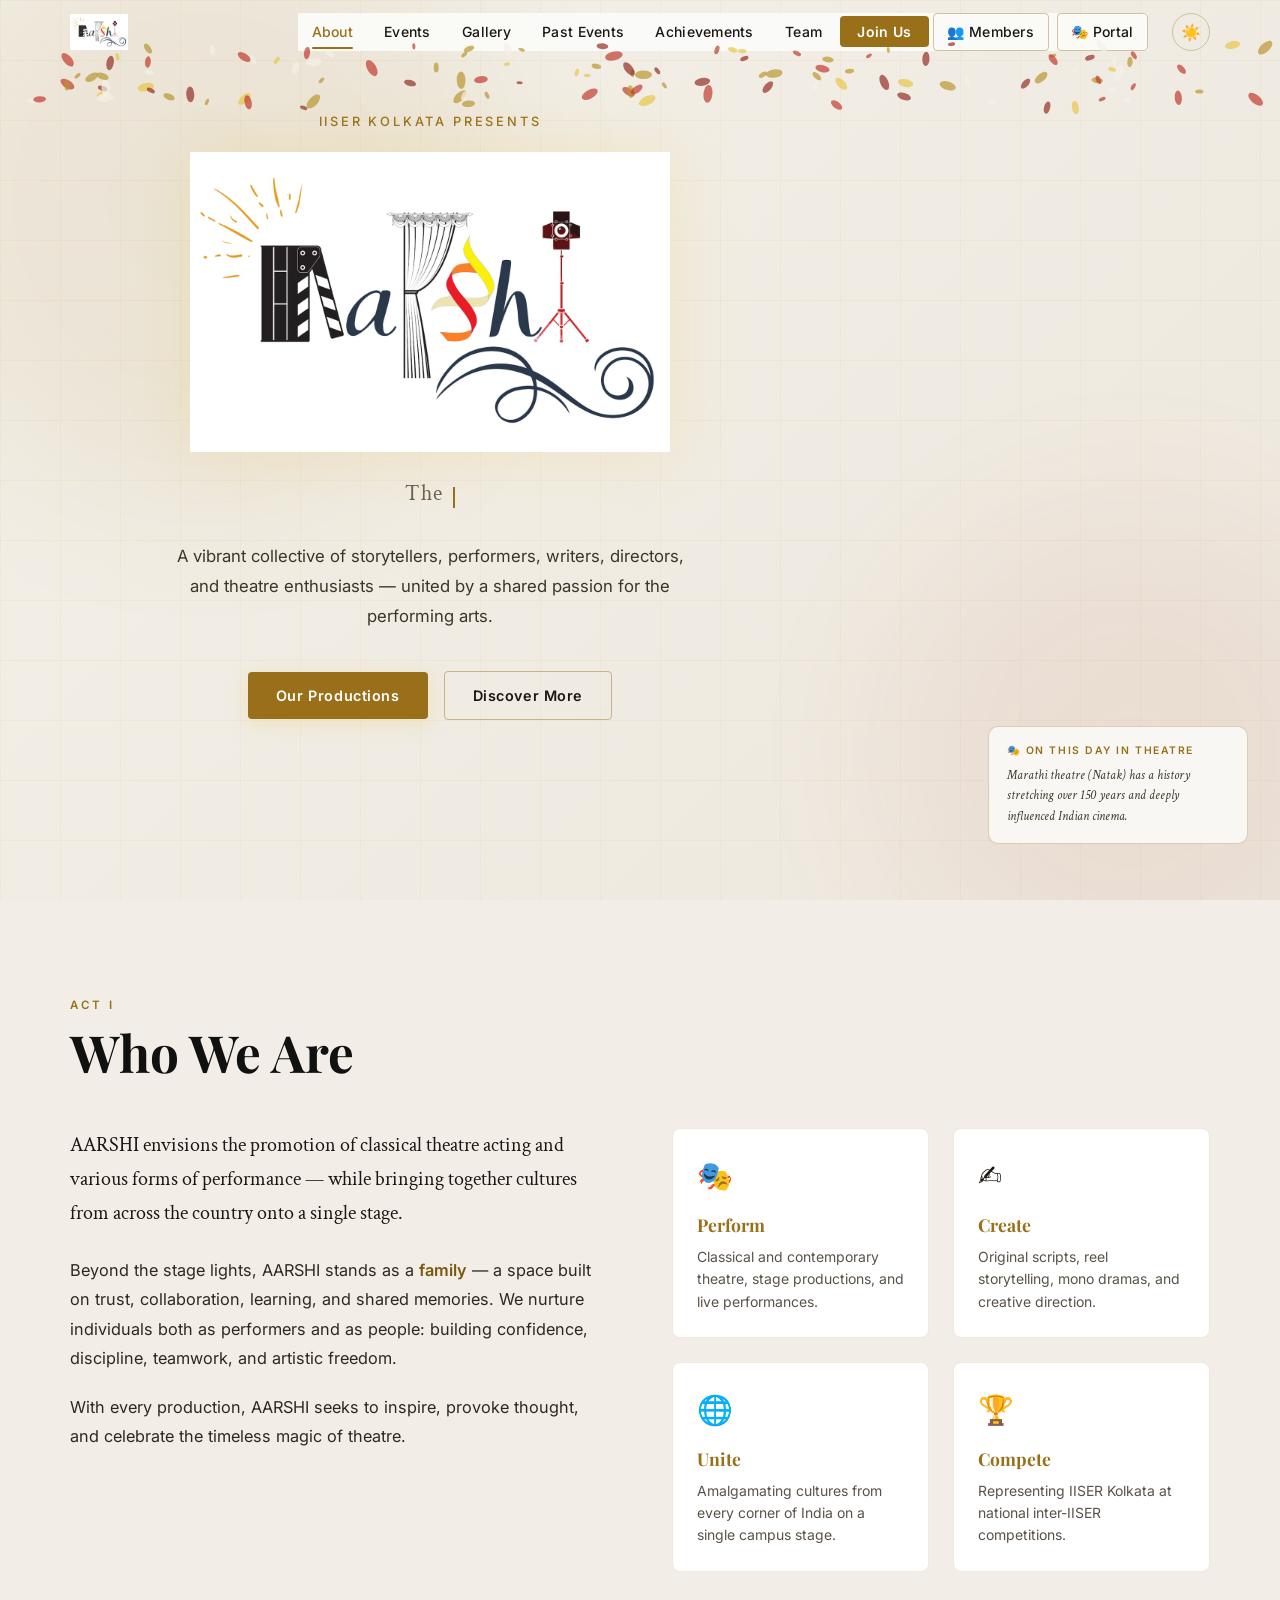
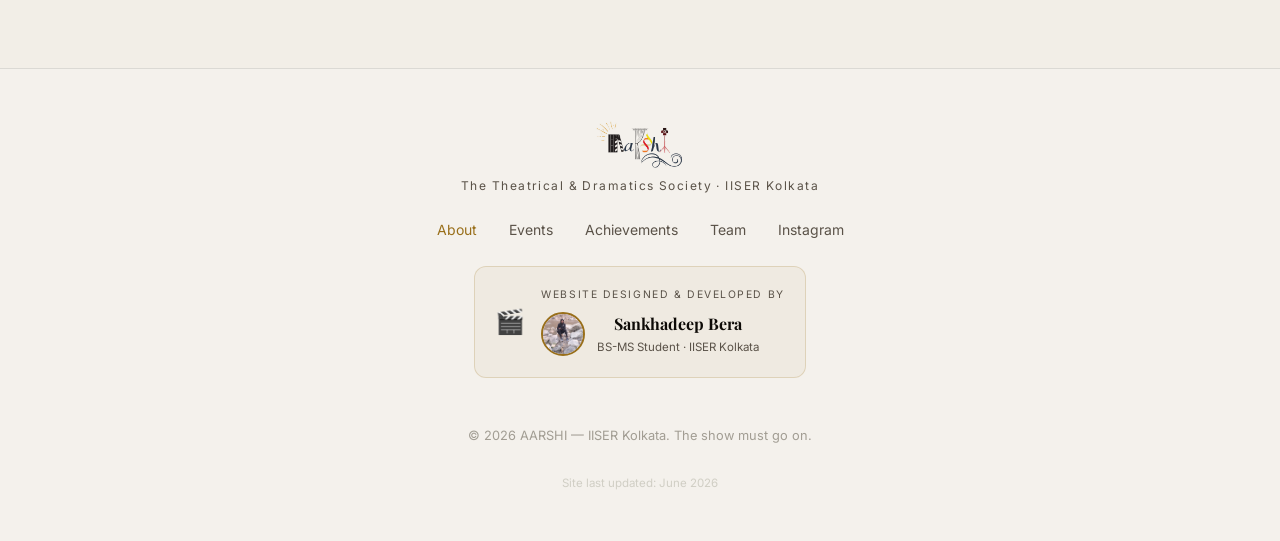
==== commit 5555f1d0: "Added new features" ====
--- a/index.html
+++ b/index.html
@@ -186,6 +186,7 @@
           </div>
         </div>
       </div>
+
     </div>
   </section>
 
@@ -1057,13 +1058,13 @@
               </div>
               <div class="team-role">Secretary</div>
               <h3 class="team-name">Chhandak Dutta</h3>
-              <a href="tel:6295076503" class="team-contact">+91 62950 76503</a>
+              <a href="tel:6295076503" class="team-contact">+91 62950 76503</a><button class="copy-btn" onclick="copyPhone(this,'6295076503')" title="Copy number" type="button"><svg viewBox="0 0 24 24" fill="none" stroke="currentColor" stroke-width="2"><rect x="9" y="9" width="13" height="13" rx="2"/><path d="M5 15H4a2 2 0 01-2-2V4a2 2 0 012-2h9a2 2 0 012 2v1"/></svg></button>
             </div>
             <div class="flip-card-back">
               <div class="team-role">Secretary</div>
               <h3 class="team-name">Chhandak Dutta</h3>
               <p class="flip-quote">"Theatre is not just a hobby — it's the space where I learned what it means to truly listen."</p>
-              <a href="tel:6295076503" class="team-contact">+91 62950 76503</a>
+              <a href="tel:6295076503" class="team-contact">+91 62950 76503</a><button class="copy-btn" onclick="copyPhone(this,'6295076503')" title="Copy number" type="button"><svg viewBox="0 0 24 24" fill="none" stroke="currentColor" stroke-width="2"><rect x="9" y="9" width="13" height="13" rx="2"/><path d="M5 15H4a2 2 0 01-2-2V4a2 2 0 012-2h9a2 2 0 012 2v1"/></svg></button>
             </div>
           </div>
         </div>
@@ -1077,13 +1078,13 @@
               </div>
               <div class="team-role">Convenor</div>
               <h3 class="team-name">Ruta Amol Saptarshi</h3>
-              <a href="tel:7887526060" class="team-contact">+91 78875 26060</a>
+              <a href="tel:7887526060" class="team-contact">+91 78875 26060</a><button class="copy-btn" onclick="copyPhone(this,'7887526060')" title="Copy number" type="button"><svg viewBox="0 0 24 24" fill="none" stroke="currentColor" stroke-width="2"><rect x="9" y="9" width="13" height="13" rx="2"/><path d="M5 15H4a2 2 0 01-2-2V4a2 2 0 012-2h9a2 2 0 012 2v1"/></svg></button>
             </div>
             <div class="flip-card-back">
               <div class="team-role">Convenor</div>
               <h3 class="team-name">Ruta Amol Saptarshi</h3>
               <p class="flip-quote">"Every curtain call reminds me why we do this — for the stories that need to be told."</p>
-              <a href="tel:7887526060" class="team-contact">+91 78875 26060</a>
+              <a href="tel:7887526060" class="team-contact">+91 78875 26060</a><button class="copy-btn" onclick="copyPhone(this,'7887526060')" title="Copy number" type="button"><svg viewBox="0 0 24 24" fill="none" stroke="currentColor" stroke-width="2"><rect x="9" y="9" width="13" height="13" rx="2"/><path d="M5 15H4a2 2 0 01-2-2V4a2 2 0 012-2h9a2 2 0 012 2v1"/></svg></button>
             </div>
           </div>
         </div>
@@ -1097,13 +1098,13 @@
               </div>
               <div class="team-role">Treasurer</div>
               <h3 class="team-name">Ipshit Chakraborty</h3>
-              <a href="tel:8653403034" class="team-contact">+91 86534 03034</a>
+              <a href="tel:8653403034" class="team-contact">+91 86534 03034</a><button class="copy-btn" onclick="copyPhone(this,'8653403034')" title="Copy number" type="button"><svg viewBox="0 0 24 24" fill="none" stroke="currentColor" stroke-width="2"><rect x="9" y="9" width="13" height="13" rx="2"/><path d="M5 15H4a2 2 0 01-2-2V4a2 2 0 012-2h9a2 2 0 012 2v1"/></svg></button>
             </div>
             <div class="flip-card-back">
               <div class="team-role">Treasurer</div>
               <h3 class="team-name">Ipshit Chakraborty</h3>
               <p class="flip-quote">"Standing alone on that Abhivyakti stage taught me that silence, too, can be a performance."</p>
-              <a href="tel:8653403034" class="team-contact">+91 86534 03034</a>
+              <a href="tel:8653403034" class="team-contact">+91 86534 03034</a><button class="copy-btn" onclick="copyPhone(this,'8653403034')" title="Copy number" type="button"><svg viewBox="0 0 24 24" fill="none" stroke="currentColor" stroke-width="2"><rect x="9" y="9" width="13" height="13" rx="2"/><path d="M5 15H4a2 2 0 01-2-2V4a2 2 0 012-2h9a2 2 0 012 2v1"/></svg></button>
             </div>
           </div>
         </div>
@@ -1117,13 +1118,13 @@
               </div>
               <div class="team-role">Social Media Manager</div>
               <h3 class="team-name">Soumyadipta Misra</h3>
-              <a href="tel:9332459218" class="team-contact">+91 93324 59218</a>
+              <a href="tel:9332459218" class="team-contact">+91 93324 59218</a><button class="copy-btn" onclick="copyPhone(this,'9332459218')" title="Copy number" type="button"><svg viewBox="0 0 24 24" fill="none" stroke="currentColor" stroke-width="2"><rect x="9" y="9" width="13" height="13" rx="2"/><path d="M5 15H4a2 2 0 01-2-2V4a2 2 0 012-2h9a2 2 0 012 2v1"/></svg></button>
             </div>
             <div class="flip-card-back">
               <div class="team-role">Social Media Manager</div>
               <h3 class="team-name">Soumyadipta Misra</h3>
               <p class="flip-quote">"AARSHI gave me a family I never expected to find in a science institute."</p>
-              <a href="tel:9332459218" class="team-contact">+91 93324 59218</a>
+              <a href="tel:9332459218" class="team-contact">+91 93324 59218</a><button class="copy-btn" onclick="copyPhone(this,'9332459218')" title="Copy number" type="button"><svg viewBox="0 0 24 24" fill="none" stroke="currentColor" stroke-width="2"><rect x="9" y="9" width="13" height="13" rx="2"/><path d="M5 15H4a2 2 0 01-2-2V4a2 2 0 012-2h9a2 2 0 012 2v1"/></svg></button>
             </div>
           </div>
         </div>
@@ -1137,13 +1138,13 @@
               </div>
               <div class="team-role">Event Organiser</div>
               <h3 class="team-name">Ayushman Samanta</h3>
-              <a href="tel:6291392362" class="team-contact">+91 62913 92362</a>
+              <a href="tel:6291392362" class="team-contact">+91 62913 92362</a><button class="copy-btn" onclick="copyPhone(this,'6291392362')" title="Copy number" type="button"><svg viewBox="0 0 24 24" fill="none" stroke="currentColor" stroke-width="2"><rect x="9" y="9" width="13" height="13" rx="2"/><path d="M5 15H4a2 2 0 01-2-2V4a2 2 0 012-2h9a2 2 0 012 2v1"/></svg></button>
             </div>
             <div class="flip-card-back">
               <div class="team-role">Event Organiser</div>
               <h3 class="team-name">Ayushman Samanta</h3>
               <p class="flip-quote">"The chaos before a show is my favourite part — it's where the magic actually happens."</p>
-              <a href="tel:6291392362" class="team-contact">+91 62913 92362</a>
+              <a href="tel:6291392362" class="team-contact">+91 62913 92362</a><button class="copy-btn" onclick="copyPhone(this,'6291392362')" title="Copy number" type="button"><svg viewBox="0 0 24 24" fill="none" stroke="currentColor" stroke-width="2"><rect x="9" y="9" width="13" height="13" rx="2"/><path d="M5 15H4a2 2 0 01-2-2V4a2 2 0 012-2h9a2 2 0 012 2v1"/></svg></button>
             </div>
           </div>
         </div>
@@ -1442,49 +1443,6 @@
         </p>
       </div>
 
-      <!-- MEET YOUR SENIORS -->
-      <div class="seniors-section">
-        <div class="seniors-header">
-          <div class="section-label" style="margin-bottom:0.3rem">Alumni</div>
-          <h3 class="seniors-title">Meet Your Seniors</h3>
-        </div>
-        <!-- ============================================================
-             ADD ALUMNI HERE — copy a senior-card block for each person
-             ============================================================ -->
-        <div class="seniors-grid">
-          <div class="senior-card">
-            <div class="senior-photo-wrap">
-              <img src="assets/ob2526_mainak.jpg" alt="Mainak Biswas" class="senior-photo team-photo"/>
-            </div>
-            <div class="senior-info">
-              <div class="senior-name">Mainak Biswas</div>
-              <div class="senior-batch">Secretary 25–26</div>
-              <div class="senior-now">Continuing at IISER Kolkata</div>
-            </div>
-          </div>
-          <div class="senior-card">
-            <div class="senior-photo-wrap">
-              <img src="assets/ob2526_ritika.jpg" alt="Ritika Pani" class="senior-photo team-photo"/>
-            </div>
-            <div class="senior-info">
-              <div class="senior-name">Ritika Pani</div>
-              <div class="senior-batch">Convenor 25–26</div>
-              <div class="senior-now">Continuing at IISER Kolkata</div>
-            </div>
-          </div>
-          <div class="senior-card">
-            <div class="senior-photo-wrap">
-              <img src="assets/ob2526_ananta.jpg" alt="Ananta Narayan Sahoo" class="senior-photo team-photo"/>
-            </div>
-            <div class="senior-info">
-              <div class="senior-name">Ananta Narayan Sahoo</div>
-              <div class="senior-batch">Treasurer 25–26</div>
-              <div class="senior-now">Continuing at IISER Kolkata</div>
-            </div>
-          </div>
-        </div>
-      </div>
-
     </div>
   </section>
 
--- a/css/style.css
+++ b/css/style.css
@@ -2216,7 +2216,7 @@
 .designer-card { display: flex; align-items: center; gap: 0.75rem; }
 .designer-photo {
   width: 44px; height: 44px; border-radius: 50%;
-  object-fit: cover; object-position: center top;
+  object-fit: cover; object-position: 50% 18%;
   border: 2px solid var(--gold); flex-shrink: 0;
 }
 .designer-name { font-family: var(--font-display); font-size: 1rem; color: var(--white); font-weight: 700; }
@@ -2271,22 +2271,6 @@
 .booking-sub { font-size:0.8rem; color:var(--muted); }
 [data-theme="light"] .booking-section { background:#FFFFFF; }
 [data-theme="light"] .booking-title { color:#0D0A06; }
-
-/* ── SENIORS SECTION ── */
-.seniors-section { margin-top:3rem; }
-.seniors-title { font-family:var(--font-display); font-size:1.4rem; color:var(--white); margin-bottom:1.5rem; }
-[data-theme="light"] .seniors-title { color:#0D0A06; }
-.seniors-grid { display:grid; grid-template-columns:repeat(3,1fr); gap:1.25rem; }
-.senior-card { background:var(--dark); border:1px solid var(--border); border-radius:10px; padding:1.25rem; display:flex; align-items:center; gap:1rem; transition:border-color 0.2s,transform 0.2s; }
-.senior-card:hover { border-color:var(--border-accent); transform:translateY(-2px); }
-.senior-photo-wrap { flex-shrink:0; }
-.senior-photo { width:56px!important; height:56px!important; border-radius:50%; object-fit:cover; border:2px solid rgba(232,197,71,0.3)!important; }
-.senior-name { font-weight:600; font-size:0.9rem; color:var(--parchment); }
-.senior-batch { font-size:0.72rem; color:var(--gold); margin:0.15rem 0; letter-spacing:0.06em; }
-.senior-now { font-size:0.75rem; color:var(--muted); }
-[data-theme="light"] .senior-card { background:#FFFFFF; border-color:rgba(0,0,0,0.08); }
-[data-theme="light"] .senior-name { color:#1C1712; }
-@media(max-width:640px){ .seniors-grid{grid-template-columns:1fr} }
 
 /* ── ACHIEVEMENTS TICKER ── */
 .ach-ticker-wrap { overflow:hidden; background:rgba(232,197,71,0.06); border:1px solid rgba(232,197,71,0.15); border-radius:8px; padding:0.65rem 0; margin-bottom:2.5rem; }
@@ -2388,3 +2372,77 @@
 .event-modal-submit:hover { background:var(--gold-dim); }
 
 @media(max-width:640px){ .event-modal-card{padding:2rem 1.25rem; max-height:90vh;} }
+
+/* ============================================================
+   ADDITIVE FEATURE BATCH — print, copy-btn, transitions, spotlight
+   ============================================================ */
+
+/* --- PRINT STYLESHEET --- */
+@media print {
+  .nav, .ann-banner, .rehearsal-banner, .back-to-top, .theme-toggle,
+  .story-popup, .story-backdrop, .curtain, .footer, .hero-bg-grid,
+  .spotlight, .nav-toggle, .cursor-spotlight,
+  .poster-lb, .event-modal, .lightbox { display: none !important; }
+  body { background: #fff !important; color: #000 !important; }
+  .section { display: block !important; padding: 1rem 0 !important; }
+  .team-card, .contact-card, .ob-table { break-inside: avoid; }
+  a[href]::after { content: " (" attr(href) ")"; font-size: 0.7em; color: #555; }
+  .team-photo, .renowned-photo { filter: none !important; }
+}
+
+/* --- COPY PHONE NUMBER BUTTON --- */
+.copy-btn {
+  display: inline-flex; align-items: center; gap: 0.3rem;
+  background: none; border: none; cursor: pointer;
+  color: inherit; font: inherit; padding: 0; margin-left: 0.35rem;
+  opacity: 0.6; transition: opacity 0.2s;
+  vertical-align: middle;
+}
+.copy-btn:hover { opacity: 1; }
+.copy-btn.copied { color: #2ECC71; opacity: 1; }
+.copy-btn svg { width: 13px; height: 13px; }
+
+/* --- SPA PAGE TRANSITION --- */
+.hero, .section {
+  animation: pageFadeIn 0.35s ease;
+}
+@keyframes pageFadeIn {
+  from { opacity: 0; transform: translateY(8px); }
+  to   { opacity: 1; transform: none; }
+}
+@media (prefers-reduced-motion: reduce) {
+  .hero, .section { animation: none; }
+}
+
+/* --- CURSOR SPOTLIGHT (hero only, desktop only) --- */
+.cursor-spotlight {
+  position: absolute;
+  width: 380px; height: 380px;
+  border-radius: 50%;
+  background: radial-gradient(circle, rgba(232,197,71,0.10) 0%, transparent 70%);
+  pointer-events: none;
+  transform: translate(-50%, -50%);
+  z-index: 1;
+  opacity: 0;
+  transition: opacity 0.3s ease;
+  will-change: transform;
+}
+.cursor-spotlight.active { opacity: 1; }
+@media (hover: none) { .cursor-spotlight { display: none; } }
+
+/* --- LOADING SKELETON (members.html style, reused via class) --- */
+.skeleton-card {
+  background: var(--dark); border: 1px solid rgba(255,255,255,0.07);
+  border-radius: 12px; padding: 1.5rem 1.25rem; display: flex;
+  flex-direction: column; align-items: center; gap: 0.6rem;
+}
+.skeleton-circle, .skeleton-line {
+  background: linear-gradient(90deg, rgba(255,255,255,0.06) 25%, rgba(255,255,255,0.12) 37%, rgba(255,255,255,0.06) 63%);
+  background-size: 400% 100%;
+  animation: skeletonShine 1.4s ease infinite;
+  border-radius: 6px;
+}
+.skeleton-circle { width: 68px; height: 68px; border-radius: 50%; }
+.skeleton-line { height: 12px; width: 70%; }
+.skeleton-line.short { width: 45%; }
+@keyframes skeletonShine { 0% { background-position: 100% 50%; } 100% { background-position: 0 50%; } }
